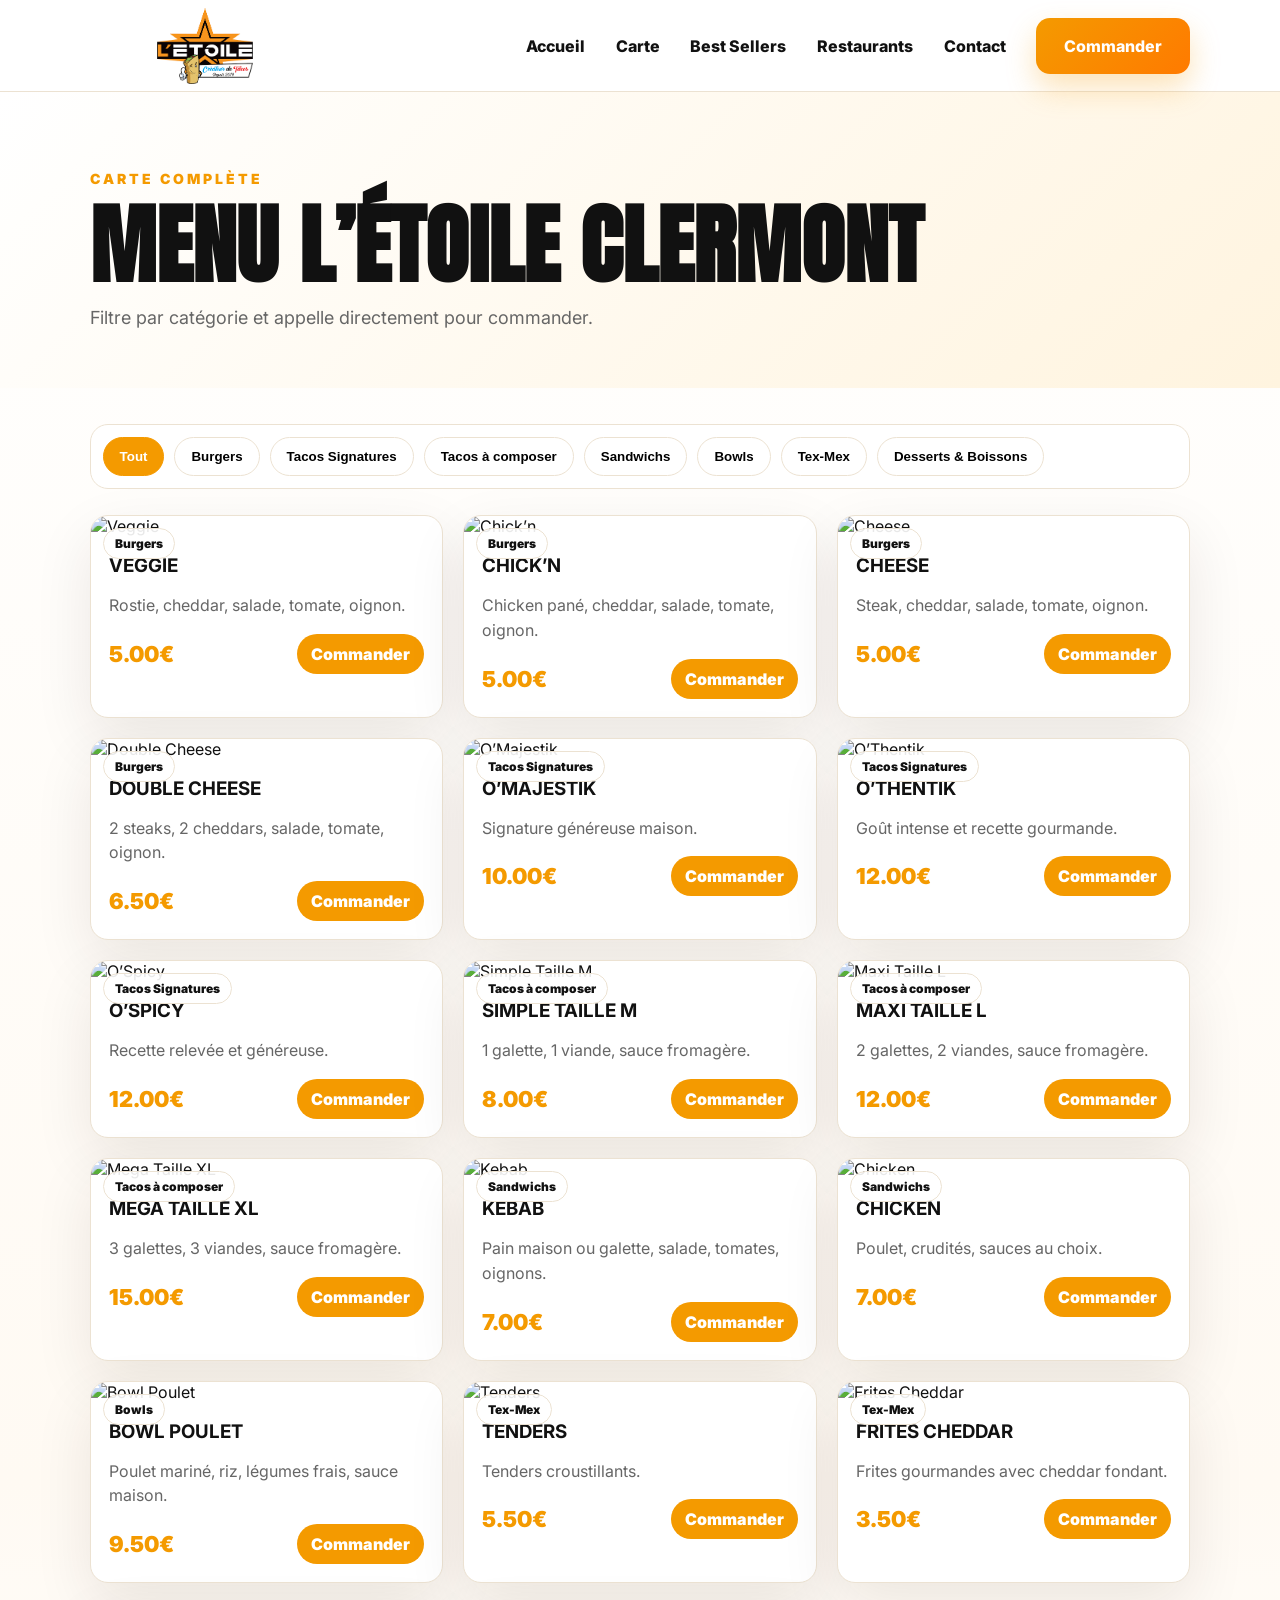
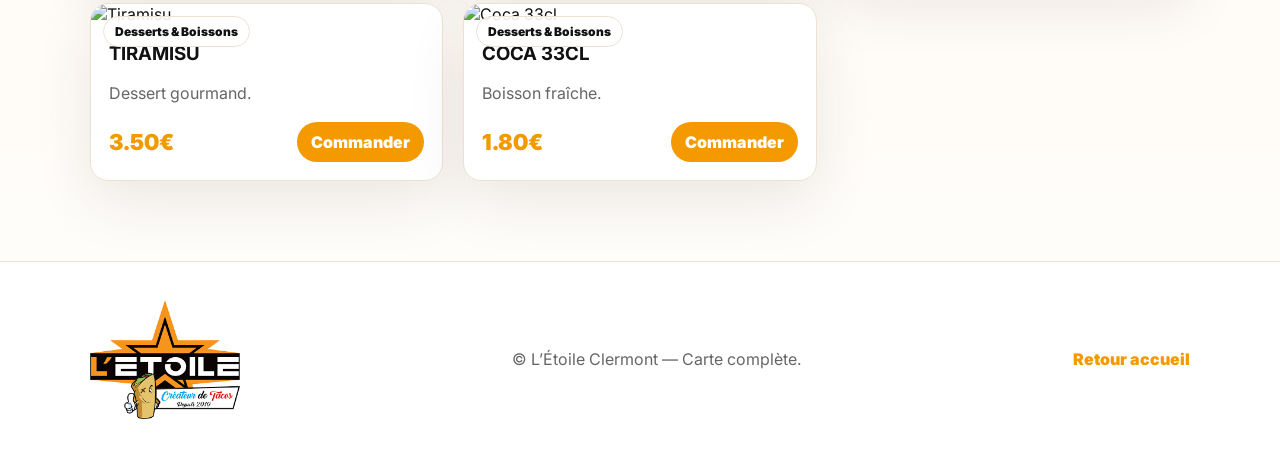
==== menu.html @ 5eeb0467 "m" ====
<!doctype html>
<html lang="fr">
<head>
<meta charset="UTF-8"><meta name="viewport" content="width=device-width, initial-scale=1.0">
<title>Carte — L’Étoile Clermont-Ferrand</title>
<meta name="description" content="Carte complète L’Étoile Clermont-Ferrand : tacos, burgers, sandwichs, bowls, desserts et boissons.">
<link rel="stylesheet" href="style.css">
</head>
<body class="menu-page">
<header class="site-header">
  <a class="brand" href="index.html"><img src="assets/logo.png" alt="L'Étoile Clermont"></a>
  <button class="menu-toggle" aria-label="Menu"><span></span><span></span><span></span></button>
  <nav class="main-nav">
    <a href="index.html">Accueil</a><a class="active" href="menu.html">Carte</a><a href="index.html#best">Best Sellers</a><a href="index.html#restaurants">Restaurants</a><a href="index.html#contact">Contact</a><a class="btn" href="tel:0473905738">Commander</a>
  </nav>
</header>
<main>
<section class="menu-hero"><p class="eyebrow">Carte complète</p><h1>Menu L’Étoile Clermont</h1><p>Filtre par catégorie et appelle directement pour commander.</p></section>
<section class="menu-zone"><div class="filters" id="filters"></div><div class="menu-grid" id="menuGrid"></div></section>
</main>
<footer><img src="assets/logo.png" alt="L'Étoile"><p>© L’Étoile Clermont — Carte complète.</p><a href="index.html">Retour accueil</a></footer>
<script src="menu-data.js"></script><script src="script.js"></script>
</body>
</html>
---- style.css ----
@import url('https://fonts.googleapis.com/css2?family=Anton&family=Inter:wght@400;500;600;700;800;900&display=swap');
:root{--bg:#fffaf3;--white:#fff;--text:#111;--muted:#666;--orange:#f49a00;--orange2:#ff7a00;--line:#ece2d2;--shadow:0 22px 60px rgba(40,24,0,.09)}
*{box-sizing:border-box}html{scroll-behavior:smooth}body{margin:0;background:linear-gradient(180deg,#fff,#fffaf3 72%,#fff);color:var(--text);font-family:Inter,system-ui,Arial,sans-serif;overflow-x:hidden;opacity:1;transition:opacity .22s ease}body.page-exit{opacity:0}a{color:inherit}.site-header{height:92px;position:sticky;top:0;z-index:1000;display:flex;align-items:center;padding:0 clamp(22px,7vw,120px);background:rgba(255,255,255,.9);backdrop-filter:blur(18px);border-bottom:1px solid var(--line)}.brand{display:flex;align-items:center;width:250px;min-width:250px;height:80px;overflow:hidden}.brand img{width:230px;max-height:76px;object-fit:contain;display:block}.main-nav{display:flex;align-items:center;gap:clamp(18px,2.4vw,34px);margin-left:auto}.main-nav a{text-decoration:none;font-weight:800}.main-nav a:not(.btn):not(.phone-pill){position:relative}.main-nav a:not(.btn):not(.phone-pill)::after{content:"";position:absolute;left:0;right:100%;bottom:-14px;height:3px;border-radius:99px;background:var(--orange);transition:.25s}.main-nav a.active::after,.main-nav a:hover::after{right:0}.phone-pill{padding:14px 20px;border:1px solid var(--line);border-radius:14px;background:#fff;box-shadow:0 8px 25px rgba(0,0,0,.04)}.btn{display:inline-flex;align-items:center;justify-content:center;min-height:56px;padding:0 28px;border-radius:14px;background:linear-gradient(135deg,var(--orange),var(--orange2));color:#fff;text-decoration:none;font-weight:900;box-shadow:0 14px 30px rgba(244,154,0,.28);transition:.25s}.btn:hover{transform:translateY(-3px);box-shadow:0 22px 48px rgba(244,154,0,.34)}.btn.outline{color:var(--text);background:#fff;border:1px solid rgba(244,154,0,.45);box-shadow:none}.btn.big{padding:0 34px}.menu-toggle{display:none;background:transparent;border:0;cursor:pointer;margin-left:auto}.menu-toggle span{display:block;width:28px;height:3px;margin:5px;background:#111;border-radius:99px}.hero{min-height:620px;display:grid;grid-template-columns:1fr 1.15fr;align-items:center;gap:32px;padding:70px clamp(22px,7vw,120px) 50px;position:relative;overflow:hidden}.hero::before{content:"";position:absolute;width:720px;height:720px;right:-160px;top:-250px;border-radius:50%;background:radial-gradient(circle,rgba(244,154,0,.12),transparent 64%)}.hero-text{position:relative;z-index:2}.eyebrow{margin:0 0 14px;color:var(--orange);letter-spacing:3px;text-transform:uppercase;font-weight:900;font-size:14px}.hero h1{font-family:Anton,Impact,sans-serif;text-transform:uppercase;letter-spacing:1px;font-size:clamp(58px,7vw,116px);line-height:.95;margin:0 0 24px}.hero h1 span{display:block;color:var(--orange)}.lead{max-width:570px;color:#3c3c3c;font-size:19px;line-height:1.7;margin:0}.chips{margin-top:30px;display:flex;flex-wrap:wrap;gap:14px}.chips span{background:#fff;border:1px solid var(--line);border-radius:999px;padding:10px 14px;font-weight:800;box-shadow:0 10px 28px rgba(0,0,0,.04)}.actions{display:flex;gap:16px;flex-wrap:wrap;margin-top:34px}.hero-food{height:510px;position:relative}.food{position:absolute;object-fit:cover;border-radius:28px;box-shadow:var(--shadow);background:#fff;border:1px solid rgba(244,154,0,.18)}.wrap{left:0;top:70px;width:44%;height:330px;transform:rotate(-5deg)}.burger{left:31%;top:35px;width:45%;height:380px;z-index:2}.fries{right:0;top:85px;width:26%;height:330px}.layout{display:grid;grid-template-columns:minmax(0,1fr) 410px;gap:34px;padding:0 clamp(22px,7vw,120px) 70px}.section{padding:42px 0}.section-head{display:flex;justify-content:space-between;align-items:flex-end;gap:22px;margin-bottom:26px}.section-head p{margin:0 0 8px;color:var(--orange);font-weight:900}.section-head h2{margin:0;font-size:34px;line-height:1.2}.section-head a{color:var(--orange);text-decoration:none;font-weight:900}.cards{display:grid;grid-template-columns:repeat(4,1fr);gap:18px}.card,.panel,.menu-card{background:#fff;border:1px solid var(--line);border-radius:18px;overflow:hidden;box-shadow:var(--shadow);transition:.28s}.card:hover,.menu-card:hover{transform:translateY(-8px);box-shadow:0 28px 70px rgba(244,154,0,.16)}.card img{width:100%;height:180px;object-fit:cover;display:block;transition:.45s}.card:hover img{transform:scale(1.06)}.card div{padding:16px}.card h3{margin:0 0 10px;font-size:18px}.card p{margin:0;color:var(--muted);line-height:1.55;font-size:14px}.card strong{display:block;margin-top:14px;color:var(--orange);font-size:18px}.card a{float:right;margin-top:-30px;width:34px;height:34px;display:grid;place-items:center;border-radius:12px;border:1px solid rgba(244,154,0,.4);text-decoration:none;color:var(--orange);font-size:20px}.features{margin-top:28px;display:grid;grid-template-columns:repeat(4,1fr);gap:14px;background:#fff;border:1px solid var(--line);border-radius:18px;padding:18px;box-shadow:var(--shadow)}.features article{display:grid;grid-template-columns:auto 1fr;gap:8px 12px;align-items:center}.features span{font-size:24px;grid-row:span 2}.features small{color:var(--muted)}.side{padding-top:42px}.panel{padding:28px;margin-bottom:22px}.panel h2{margin:0 0 22px;font-size:24px}.restaurant{display:grid;grid-template-columns:86px 1fr;gap:16px;align-items:center;padding:14px 0}.restaurant+.restaurant{border-top:1px solid var(--line)}.restaurant img{width:86px;height:76px;object-fit:cover;border-radius:14px}.restaurant h3{margin:0 0 6px}.restaurant a{display:block;color:var(--muted);text-decoration:none;line-height:1.45;font-size:14px}.restaurant .phone{color:#111;font-weight:900;margin-top:8px}.delivery div{display:grid;grid-template-columns:1fr 1fr;gap:12px}.delivery a{min-height:58px;display:flex;align-items:center;justify-content:center;border-radius:14px;text-decoration:none;font-weight:900;background:#111;color:#fff}.delivery a:nth-child(2){background:#05bfa5}.maps{display:grid;grid-template-columns:1fr 1fr;gap:24px;padding:0 clamp(22px,7vw,120px) 80px}.maps iframe{width:100%;min-height:320px;border:0;display:block;border-radius:22px;box-shadow:var(--shadow)}.menu-hero{padding:78px clamp(22px,7vw,120px) 42px;background:linear-gradient(135deg,#fff,#fff4df)}.menu-hero h1{font-family:Anton,Impact,sans-serif;text-transform:uppercase;font-size:clamp(46px,7vw,88px);line-height:1;margin:0 0 18px}.menu-hero p:last-child{color:var(--muted);font-size:18px}.menu-zone{padding:36px clamp(22px,7vw,120px) 80px}.filters{position:sticky;top:104px;z-index:20;display:flex;gap:10px;overflow:auto;padding:12px;background:rgba(255,255,255,.9);border:1px solid var(--line);border-radius:18px;backdrop-filter:blur(12px);margin-bottom:26px}.filters button{white-space:nowrap;border:1px solid var(--line);background:#fff;border-radius:999px;padding:11px 16px;font-weight:900;cursor:pointer}.filters button.active,.filters button:hover{background:var(--orange);color:#fff;border-color:var(--orange)}.menu-grid{display:grid;grid-template-columns:repeat(3,1fr);gap:20px}.menu-card{position:relative}.menu-card .cat{position:absolute;top:12px;left:12px;background:rgba(255,255,255,.9);border:1px solid var(--line);border-radius:999px;padding:7px 11px;font-size:12px;font-weight:900}.menu-card img{width:100%;height:220px;object-fit:cover}.menu-card .body{padding:18px}.menu-card h3{margin:0 0 10px;text-transform:uppercase}.menu-card p{color:var(--muted);line-height:1.55}.price{display:flex;justify-content:space-between;align-items:center}.price span{font-weight:900;color:var(--orange);font-size:22px}.mini-order{background:var(--orange);color:#fff;text-decoration:none;border-radius:999px;padding:10px 14px;font-weight:900}footer{display:flex;align-items:center;justify-content:space-between;gap:20px;padding:38px clamp(22px,7vw,120px);border-top:1px solid var(--line);background:#fff}footer img{width:150px}footer p{color:var(--muted)}footer a{color:var(--orange);font-weight:900;text-decoration:none}.reveal{opacity:0;transform:translateY(16px);transition:.55s}.reveal.show{opacity:1;transform:none}@media(max-width:1150px){.layout{grid-template-columns:1fr}.side{padding-top:0;display:grid;grid-template-columns:1fr 1fr;gap:20px}.cards{grid-template-columns:repeat(2,1fr)}}@media(max-width:900px){.site-header{height:82px;padding:0 20px}.brand{width:205px;min-width:205px}.brand img{width:195px}.menu-toggle{display:block}.main-nav{position:absolute;top:82px;left:0;right:0;flex-direction:column;align-items:flex-start;background:#fff;border-bottom:1px solid var(--line);padding:22px;opacity:0;pointer-events:none;transform:translateY(-10px);transition:.25s}.main-nav.open{opacity:1;pointer-events:auto;transform:none}.main-nav a{width:100%}.phone-pill{width:100%;text-align:center}.hero{grid-template-columns:1fr;padding:48px 22px 34px}.hero-food{height:360px;order:-1}.hero h1{font-size:clamp(48px,14vw,78px)}.layout,.maps{padding-left:22px;padding-right:22px}.features,.side,.maps{grid-template-columns:1fr}}@media(max-width:620px){.brand{width:170px;min-width:170px}.brand img{width:160px}.hero-food{height:300px}.wrap{width:50%;height:205px;top:70px}.burger{width:50%;height:235px;left:28%;top:40px}.fries{width:30%;height:210px;top:72px}.cards,.menu-grid{grid-template-columns:1fr}.actions .btn{width:100%}footer{flex-direction:column;text-align:center}}
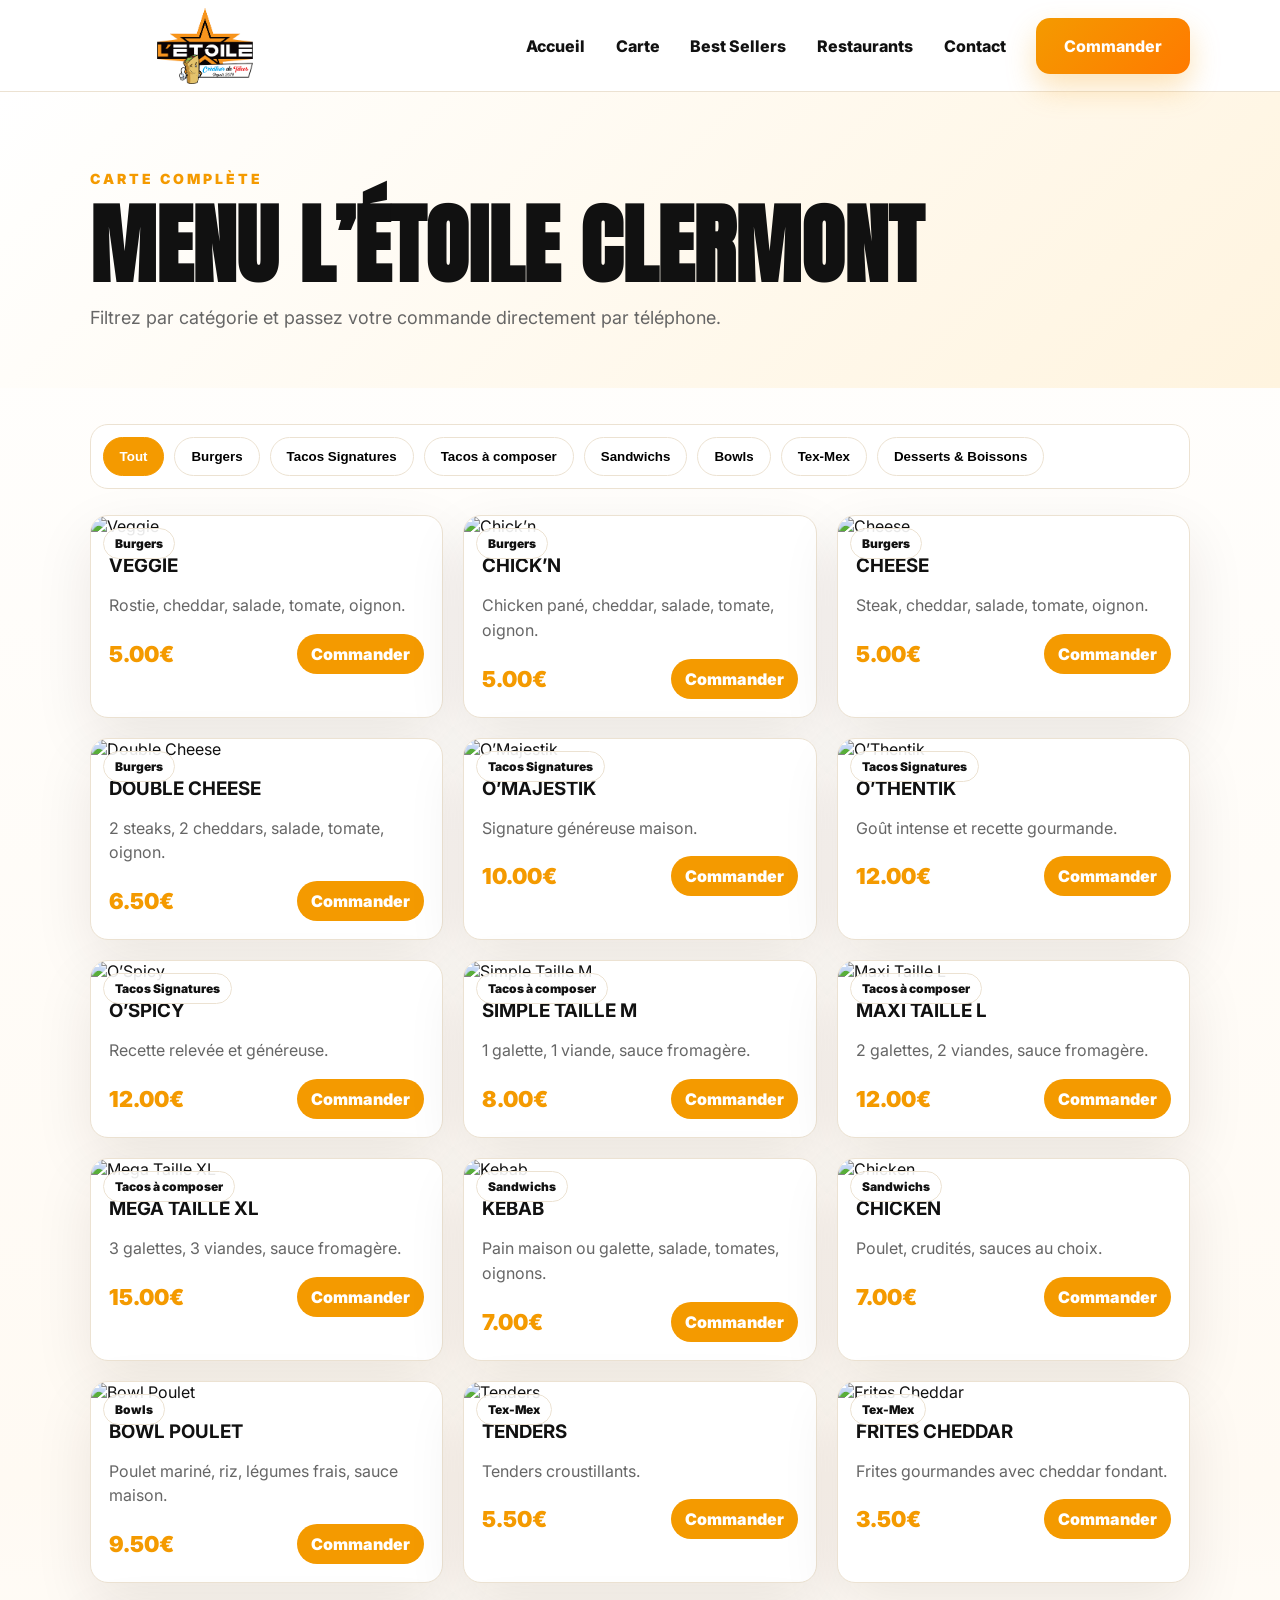
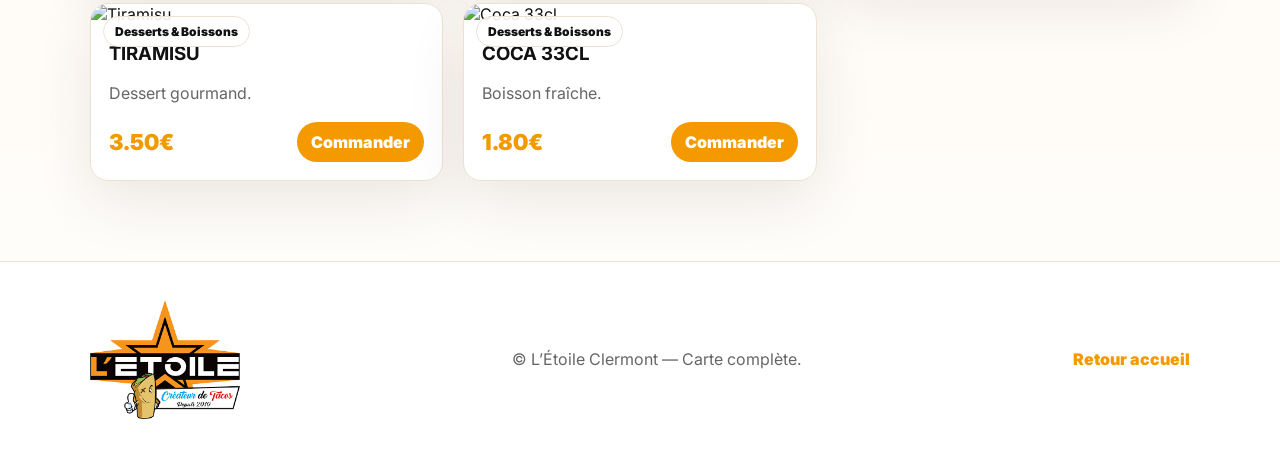
==== commit 1d6f4f3c: "j" ====
--- a/menu.html
+++ b/menu.html
@@ -1,24 +1,54 @@
 <!doctype html>
 <html lang="fr">
 <head>
-<meta charset="UTF-8"><meta name="viewport" content="width=device-width, initial-scale=1.0">
-<title>Carte — L’Étoile Clermont-Ferrand</title>
-<meta name="description" content="Carte complète L’Étoile Clermont-Ferrand : tacos, burgers, sandwichs, bowls, desserts et boissons.">
-<link rel="stylesheet" href="style.css">
+  <meta charset="UTF-8">
+  <meta name="viewport" content="width=device-width, initial-scale=1.0">
+  <title>Carte — L’Étoile Clermont-Ferrand</title>
+  <meta name="description" content="Carte complète L’Étoile Clermont-Ferrand : tacos, burgers, sandwichs, bowls, desserts et boissons.">
+  <link rel="stylesheet" href="style.css">
 </head>
 <body class="menu-page">
+
 <header class="site-header">
   <a class="brand" href="index.html"><img src="assets/logo.png" alt="L'Étoile Clermont"></a>
   <button class="menu-toggle" aria-label="Menu"><span></span><span></span><span></span></button>
   <nav class="main-nav">
-    <a href="index.html">Accueil</a><a class="active" href="menu.html">Carte</a><a href="index.html#best">Best Sellers</a><a href="index.html#restaurants">Restaurants</a><a href="index.html#contact">Contact</a><a class="btn" href="tel:0473905738">Commander</a>
+    <a href="index.html">Accueil</a>
+    <a class="active" href="menu.html">Carte</a>
+    <a href="index.html#best">Best Sellers</a>
+    <a href="index.html#restaurants">Restaurants</a>
+    <a href="index.html#contact">Contact</a>
+    <a class="btn" href="tel:0473905738">Commander</a>
   </nav>
 </header>
+
 <main>
-<section class="menu-hero"><p class="eyebrow">Carte complète</p><h1>Menu L’Étoile Clermont</h1><p>Filtre par catégorie et appelle directement pour commander.</p></section>
-<section class="menu-zone"><div class="filters" id="filters"></div><div class="menu-grid" id="menuGrid"></div></section>
+  <section class="menu-hero">
+    <p class="eyebrow">Carte complète</p>
+    <h1>Menu L’Étoile Clermont</h1>
+    <p>Filtrez par catégorie et passez votre commande directement par téléphone.</p>
+  </section>
+
+  <section class="menu-zone">
+    <div class="filters" id="filters"></div>
+    <div class="menu-grid" id="menuGrid"></div>
+  </section>
 </main>
-<footer><img src="assets/logo.png" alt="L'Étoile"><p>© L’Étoile Clermont — Carte complète.</p><a href="index.html">Retour accueil</a></footer>
-<script src="menu-data.js"></script><script src="script.js"></script>
+
+<footer>
+  <img src="assets/logo.png" alt="L'Étoile">
+  <p>© L’Étoile Clermont — Carte complète.</p>
+  <a href="index.html">Retour accueil</a>
+</footer>
+
+<a class="mobile-call-fab" href="tel:0473905738" aria-label="Appeler L’Étoile Clermont">
+  <svg viewBox="0 0 24 24" fill="none" stroke="currentColor" stroke-width="2.5" stroke-linecap="round" stroke-linejoin="round">
+    <path d="M22 16.92v3a2 2 0 0 1-2.18 2 19.79 19.79 0 0 1-8.63-3.07 19.5 19.5 0 0 1-6-6 19.79 19.79 0 0 1-3.07-8.67A2 2 0 0 1 4.11 2h3a2 2 0 0 1 2 1.72 12.84 12.84 0 0 0 .7 2.81 2 2 0 0 1-.45 2.11L8.09 9.91a16 16 0 0 0 6 6l1.27-1.27a2 2 0 0 1 2.11-.45 12.84 12.84 0 0 0 2.81.7A2 2 0 0 1 22 16.92z"></path>
+  </svg>
+  <span>Appeler</span>
+</a>
+
+<script src="menu-data.js"></script>
+<script src="script.js"></script>
 </body>
-</html>+</html>
--- a/style.css
+++ b/style.css
@@ -1,3 +1,785 @@
 @import url('https://fonts.googleapis.com/css2?family=Anton&family=Inter:wght@400;500;600;700;800;900&display=swap');
 :root{--bg:#fffaf3;--white:#fff;--text:#111;--muted:#666;--orange:#f49a00;--orange2:#ff7a00;--line:#ece2d2;--shadow:0 22px 60px rgba(40,24,0,.09)}
-*{box-sizing:border-box}html{scroll-behavior:smooth}body{margin:0;background:linear-gradient(180deg,#fff,#fffaf3 72%,#fff);color:var(--text);font-family:Inter,system-ui,Arial,sans-serif;overflow-x:hidden;opacity:1;transition:opacity .22s ease}body.page-exit{opacity:0}a{color:inherit}.site-header{height:92px;position:sticky;top:0;z-index:1000;display:flex;align-items:center;padding:0 clamp(22px,7vw,120px);background:rgba(255,255,255,.9);backdrop-filter:blur(18px);border-bottom:1px solid var(--line)}.brand{display:flex;align-items:center;width:250px;min-width:250px;height:80px;overflow:hidden}.brand img{width:230px;max-height:76px;object-fit:contain;display:block}.main-nav{display:flex;align-items:center;gap:clamp(18px,2.4vw,34px);margin-left:auto}.main-nav a{text-decoration:none;font-weight:800}.main-nav a:not(.btn):not(.phone-pill){position:relative}.main-nav a:not(.btn):not(.phone-pill)::after{content:"";position:absolute;left:0;right:100%;bottom:-14px;height:3px;border-radius:99px;background:var(--orange);transition:.25s}.main-nav a.active::after,.main-nav a:hover::after{right:0}.phone-pill{padding:14px 20px;border:1px solid var(--line);border-radius:14px;background:#fff;box-shadow:0 8px 25px rgba(0,0,0,.04)}.btn{display:inline-flex;align-items:center;justify-content:center;min-height:56px;padding:0 28px;border-radius:14px;background:linear-gradient(135deg,var(--orange),var(--orange2));color:#fff;text-decoration:none;font-weight:900;box-shadow:0 14px 30px rgba(244,154,0,.28);transition:.25s}.btn:hover{transform:translateY(-3px);box-shadow:0 22px 48px rgba(244,154,0,.34)}.btn.outline{color:var(--text);background:#fff;border:1px solid rgba(244,154,0,.45);box-shadow:none}.btn.big{padding:0 34px}.menu-toggle{display:none;background:transparent;border:0;cursor:pointer;margin-left:auto}.menu-toggle span{display:block;width:28px;height:3px;margin:5px;background:#111;border-radius:99px}.hero{min-height:620px;display:grid;grid-template-columns:1fr 1.15fr;align-items:center;gap:32px;padding:70px clamp(22px,7vw,120px) 50px;position:relative;overflow:hidden}.hero::before{content:"";position:absolute;width:720px;height:720px;right:-160px;top:-250px;border-radius:50%;background:radial-gradient(circle,rgba(244,154,0,.12),transparent 64%)}.hero-text{position:relative;z-index:2}.eyebrow{margin:0 0 14px;color:var(--orange);letter-spacing:3px;text-transform:uppercase;font-weight:900;font-size:14px}.hero h1{font-family:Anton,Impact,sans-serif;text-transform:uppercase;letter-spacing:1px;font-size:clamp(58px,7vw,116px);line-height:.95;margin:0 0 24px}.hero h1 span{display:block;color:var(--orange)}.lead{max-width:570px;color:#3c3c3c;font-size:19px;line-height:1.7;margin:0}.chips{margin-top:30px;display:flex;flex-wrap:wrap;gap:14px}.chips span{background:#fff;border:1px solid var(--line);border-radius:999px;padding:10px 14px;font-weight:800;box-shadow:0 10px 28px rgba(0,0,0,.04)}.actions{display:flex;gap:16px;flex-wrap:wrap;margin-top:34px}.hero-food{height:510px;position:relative}.food{position:absolute;object-fit:cover;border-radius:28px;box-shadow:var(--shadow);background:#fff;border:1px solid rgba(244,154,0,.18)}.wrap{left:0;top:70px;width:44%;height:330px;transform:rotate(-5deg)}.burger{left:31%;top:35px;width:45%;height:380px;z-index:2}.fries{right:0;top:85px;width:26%;height:330px}.layout{display:grid;grid-template-columns:minmax(0,1fr) 410px;gap:34px;padding:0 clamp(22px,7vw,120px) 70px}.section{padding:42px 0}.section-head{display:flex;justify-content:space-between;align-items:flex-end;gap:22px;margin-bottom:26px}.section-head p{margin:0 0 8px;color:var(--orange);font-weight:900}.section-head h2{margin:0;font-size:34px;line-height:1.2}.section-head a{color:var(--orange);text-decoration:none;font-weight:900}.cards{display:grid;grid-template-columns:repeat(4,1fr);gap:18px}.card,.panel,.menu-card{background:#fff;border:1px solid var(--line);border-radius:18px;overflow:hidden;box-shadow:var(--shadow);transition:.28s}.card:hover,.menu-card:hover{transform:translateY(-8px);box-shadow:0 28px 70px rgba(244,154,0,.16)}.card img{width:100%;height:180px;object-fit:cover;display:block;transition:.45s}.card:hover img{transform:scale(1.06)}.card div{padding:16px}.card h3{margin:0 0 10px;font-size:18px}.card p{margin:0;color:var(--muted);line-height:1.55;font-size:14px}.card strong{display:block;margin-top:14px;color:var(--orange);font-size:18px}.card a{float:right;margin-top:-30px;width:34px;height:34px;display:grid;place-items:center;border-radius:12px;border:1px solid rgba(244,154,0,.4);text-decoration:none;color:var(--orange);font-size:20px}.features{margin-top:28px;display:grid;grid-template-columns:repeat(4,1fr);gap:14px;background:#fff;border:1px solid var(--line);border-radius:18px;padding:18px;box-shadow:var(--shadow)}.features article{display:grid;grid-template-columns:auto 1fr;gap:8px 12px;align-items:center}.features span{font-size:24px;grid-row:span 2}.features small{color:var(--muted)}.side{padding-top:42px}.panel{padding:28px;margin-bottom:22px}.panel h2{margin:0 0 22px;font-size:24px}.restaurant{display:grid;grid-template-columns:86px 1fr;gap:16px;align-items:center;padding:14px 0}.restaurant+.restaurant{border-top:1px solid var(--line)}.restaurant img{width:86px;height:76px;object-fit:cover;border-radius:14px}.restaurant h3{margin:0 0 6px}.restaurant a{display:block;color:var(--muted);text-decoration:none;line-height:1.45;font-size:14px}.restaurant .phone{color:#111;font-weight:900;margin-top:8px}.delivery div{display:grid;grid-template-columns:1fr 1fr;gap:12px}.delivery a{min-height:58px;display:flex;align-items:center;justify-content:center;border-radius:14px;text-decoration:none;font-weight:900;background:#111;color:#fff}.delivery a:nth-child(2){background:#05bfa5}.maps{display:grid;grid-template-columns:1fr 1fr;gap:24px;padding:0 clamp(22px,7vw,120px) 80px}.maps iframe{width:100%;min-height:320px;border:0;display:block;border-radius:22px;box-shadow:var(--shadow)}.menu-hero{padding:78px clamp(22px,7vw,120px) 42px;background:linear-gradient(135deg,#fff,#fff4df)}.menu-hero h1{font-family:Anton,Impact,sans-serif;text-transform:uppercase;font-size:clamp(46px,7vw,88px);line-height:1;margin:0 0 18px}.menu-hero p:last-child{color:var(--muted);font-size:18px}.menu-zone{padding:36px clamp(22px,7vw,120px) 80px}.filters{position:sticky;top:104px;z-index:20;display:flex;gap:10px;overflow:auto;padding:12px;background:rgba(255,255,255,.9);border:1px solid var(--line);border-radius:18px;backdrop-filter:blur(12px);margin-bottom:26px}.filters button{white-space:nowrap;border:1px solid var(--line);background:#fff;border-radius:999px;padding:11px 16px;font-weight:900;cursor:pointer}.filters button.active,.filters button:hover{background:var(--orange);color:#fff;border-color:var(--orange)}.menu-grid{display:grid;grid-template-columns:repeat(3,1fr);gap:20px}.menu-card{position:relative}.menu-card .cat{position:absolute;top:12px;left:12px;background:rgba(255,255,255,.9);border:1px solid var(--line);border-radius:999px;padding:7px 11px;font-size:12px;font-weight:900}.menu-card img{width:100%;height:220px;object-fit:cover}.menu-card .body{padding:18px}.menu-card h3{margin:0 0 10px;text-transform:uppercase}.menu-card p{color:var(--muted);line-height:1.55}.price{display:flex;justify-content:space-between;align-items:center}.price span{font-weight:900;color:var(--orange);font-size:22px}.mini-order{background:var(--orange);color:#fff;text-decoration:none;border-radius:999px;padding:10px 14px;font-weight:900}footer{display:flex;align-items:center;justify-content:space-between;gap:20px;padding:38px clamp(22px,7vw,120px);border-top:1px solid var(--line);background:#fff}footer img{width:150px}footer p{color:var(--muted)}footer a{color:var(--orange);font-weight:900;text-decoration:none}.reveal{opacity:0;transform:translateY(16px);transition:.55s}.reveal.show{opacity:1;transform:none}@media(max-width:1150px){.layout{grid-template-columns:1fr}.side{padding-top:0;display:grid;grid-template-columns:1fr 1fr;gap:20px}.cards{grid-template-columns:repeat(2,1fr)}}@media(max-width:900px){.site-header{height:82px;padding:0 20px}.brand{width:205px;min-width:205px}.brand img{width:195px}.menu-toggle{display:block}.main-nav{position:absolute;top:82px;left:0;right:0;flex-direction:column;align-items:flex-start;background:#fff;border-bottom:1px solid var(--line);padding:22px;opacity:0;pointer-events:none;transform:translateY(-10px);transition:.25s}.main-nav.open{opacity:1;pointer-events:auto;transform:none}.main-nav a{width:100%}.phone-pill{width:100%;text-align:center}.hero{grid-template-columns:1fr;padding:48px 22px 34px}.hero-food{height:360px;order:-1}.hero h1{font-size:clamp(48px,14vw,78px)}.layout,.maps{padding-left:22px;padding-right:22px}.features,.side,.maps{grid-template-columns:1fr}}@media(max-width:620px){.brand{width:170px;min-width:170px}.brand img{width:160px}.hero-food{height:300px}.wrap{width:50%;height:205px;top:70px}.burger{width:50%;height:235px;left:28%;top:40px}.fries{width:30%;height:210px;top:72px}.cards,.menu-grid{grid-template-columns:1fr}.actions .btn{width:100%}footer{flex-direction:column;text-align:center}}+*{box-sizing:border-box}html{scroll-behavior:smooth}body{margin:0;background:linear-gradient(180deg,#fff,#fffaf3 72%,#fff);color:var(--text);font-family:Inter,system-ui,Arial,sans-serif;overflow-x:hidden;opacity:1;transition:opacity .22s ease}body.page-exit{opacity:0}a{color:inherit}.site-header{height:92px;position:sticky;top:0;z-index:1000;display:flex;align-items:center;padding:0 clamp(22px,7vw,120px);background:rgba(255,255,255,.9);backdrop-filter:blur(18px);border-bottom:1px solid var(--line)}.brand{display:flex;align-items:center;width:250px;min-width:250px;height:80px;overflow:hidden}.brand img{width:230px;max-height:76px;object-fit:contain;display:block}.main-nav{display:flex;align-items:center;gap:clamp(18px,2.4vw,34px);margin-left:auto}.main-nav a{text-decoration:none;font-weight:800}.main-nav a:not(.btn):not(.phone-pill){position:relative}.main-nav a:not(.btn):not(.phone-pill)::after{content:"";position:absolute;left:0;right:100%;bottom:-14px;height:3px;border-radius:99px;background:var(--orange);transition:.25s}.main-nav a.active::after,.main-nav a:hover::after{right:0}.phone-pill{padding:14px 20px;border:1px solid var(--line);border-radius:14px;background:#fff;box-shadow:0 8px 25px rgba(0,0,0,.04)}.btn{display:inline-flex;align-items:center;justify-content:center;min-height:56px;padding:0 28px;border-radius:14px;background:linear-gradient(135deg,var(--orange),var(--orange2));color:#fff;text-decoration:none;font-weight:900;box-shadow:0 14px 30px rgba(244,154,0,.28);transition:.25s}.btn:hover{transform:translateY(-3px);box-shadow:0 22px 48px rgba(244,154,0,.34)}.btn.outline{color:var(--text);background:#fff;border:1px solid rgba(244,154,0,.45);box-shadow:none}.btn.big{padding:0 34px}.menu-toggle{display:none;background:transparent;border:0;cursor:pointer;margin-left:auto}.menu-toggle span{display:block;width:28px;height:3px;margin:5px;background:#111;border-radius:99px}.hero{min-height:620px;display:grid;grid-template-columns:1fr 1.15fr;align-items:center;gap:32px;padding:70px clamp(22px,7vw,120px) 50px;position:relative;overflow:hidden}.hero::before{content:"";position:absolute;width:720px;height:720px;right:-160px;top:-250px;border-radius:50%;background:radial-gradient(circle,rgba(244,154,0,.12),transparent 64%)}.hero-text{position:relative;z-index:2}.eyebrow{margin:0 0 14px;color:var(--orange);letter-spacing:3px;text-transform:uppercase;font-weight:900;font-size:14px}.hero h1{font-family:Anton,Impact,sans-serif;text-transform:uppercase;letter-spacing:1px;font-size:clamp(58px,7vw,116px);line-height:.95;margin:0 0 24px}.hero h1 span{display:block;color:var(--orange)}.lead{max-width:570px;color:#3c3c3c;font-size:19px;line-height:1.7;margin:0}.chips{margin-top:30px;display:flex;flex-wrap:wrap;gap:14px}.chips span{background:#fff;border:1px solid var(--line);border-radius:999px;padding:10px 14px;font-weight:800;box-shadow:0 10px 28px rgba(0,0,0,.04)}.actions{display:flex;gap:16px;flex-wrap:wrap;margin-top:34px}.hero-food{height:510px;position:relative}.food{position:absolute;object-fit:cover;border-radius:28px;box-shadow:var(--shadow);background:#fff;border:1px solid rgba(244,154,0,.18)}.wrap{left:0;top:70px;width:44%;height:330px;transform:rotate(-5deg)}.burger{left:31%;top:35px;width:45%;height:380px;z-index:2}.fries{right:0;top:85px;width:26%;height:330px}.layout{display:grid;grid-template-columns:minmax(0,1fr) 410px;gap:34px;padding:0 clamp(22px,7vw,120px) 70px}.section{padding:42px 0}.section-head{display:flex;justify-content:space-between;align-items:flex-end;gap:22px;margin-bottom:26px}.section-head p{margin:0 0 8px;color:var(--orange);font-weight:900}.section-head h2{margin:0;font-size:34px;line-height:1.2}.section-head a{color:var(--orange);text-decoration:none;font-weight:900}.cards{display:grid;grid-template-columns:repeat(4,1fr);gap:18px}.card,.panel,.menu-card{background:#fff;border:1px solid var(--line);border-radius:18px;overflow:hidden;box-shadow:var(--shadow);transition:.28s}.card:hover,.menu-card:hover{transform:translateY(-8px);box-shadow:0 28px 70px rgba(244,154,0,.16)}.card img{width:100%;height:180px;object-fit:cover;display:block;transition:.45s}.card:hover img{transform:scale(1.06)}.card div{padding:16px}.card h3{margin:0 0 10px;font-size:18px}.card p{margin:0;color:var(--muted);line-height:1.55;font-size:14px}.card strong{display:block;margin-top:14px;color:var(--orange);font-size:18px}.card a{float:right;margin-top:-30px;width:34px;height:34px;display:grid;place-items:center;border-radius:12px;border:1px solid rgba(244,154,0,.4);text-decoration:none;color:var(--orange);font-size:20px}.features{margin-top:28px;display:grid;grid-template-columns:repeat(4,1fr);gap:14px;background:#fff;border:1px solid var(--line);border-radius:18px;padding:18px;box-shadow:var(--shadow)}.features article{display:grid;grid-template-columns:auto 1fr;gap:8px 12px;align-items:center}.features span{font-size:24px;grid-row:span 2}.features small{color:var(--muted)}.side{padding-top:42px}.panel{padding:28px;margin-bottom:22px}.panel h2{margin:0 0 22px;font-size:24px}.restaurant{display:grid;grid-template-columns:86px 1fr;gap:16px;align-items:center;padding:14px 0}.restaurant+.restaurant{border-top:1px solid var(--line)}.restaurant img{width:86px;height:76px;object-fit:cover;border-radius:14px}.restaurant h3{margin:0 0 6px}.restaurant a{display:block;color:var(--muted);text-decoration:none;line-height:1.45;font-size:14px}.restaurant .phone{color:#111;font-weight:900;margin-top:8px}.delivery div{display:grid;grid-template-columns:1fr 1fr;gap:12px}.delivery a{min-height:58px;display:flex;align-items:center;justify-content:center;border-radius:14px;text-decoration:none;font-weight:900;background:#111;color:#fff}.delivery a:nth-child(2){background:#05bfa5}.maps{display:grid;grid-template-columns:1fr 1fr;gap:24px;padding:0 clamp(22px,7vw,120px) 80px}.maps iframe{width:100%;min-height:320px;border:0;display:block;border-radius:22px;box-shadow:var(--shadow)}.menu-hero{padding:78px clamp(22px,7vw,120px) 42px;background:linear-gradient(135deg,#fff,#fff4df)}.menu-hero h1{font-family:Anton,Impact,sans-serif;text-transform:uppercase;font-size:clamp(46px,7vw,88px);line-height:1;margin:0 0 18px}.menu-hero p:last-child{color:var(--muted);font-size:18px}.menu-zone{padding:36px clamp(22px,7vw,120px) 80px}.filters{position:sticky;top:104px;z-index:20;display:flex;gap:10px;overflow:auto;padding:12px;background:rgba(255,255,255,.9);border:1px solid var(--line);border-radius:18px;backdrop-filter:blur(12px);margin-bottom:26px}.filters button{white-space:nowrap;border:1px solid var(--line);background:#fff;border-radius:999px;padding:11px 16px;font-weight:900;cursor:pointer}.filters button.active,.filters button:hover{background:var(--orange);color:#fff;border-color:var(--orange)}.menu-grid{display:grid;grid-template-columns:repeat(3,1fr);gap:20px}.menu-card{position:relative}.menu-card .cat{position:absolute;top:12px;left:12px;background:rgba(255,255,255,.9);border:1px solid var(--line);border-radius:999px;padding:7px 11px;font-size:12px;font-weight:900}.menu-card img{width:100%;height:220px;object-fit:cover}.menu-card .body{padding:18px}.menu-card h3{margin:0 0 10px;text-transform:uppercase}.menu-card p{color:var(--muted);line-height:1.55}.price{display:flex;justify-content:space-between;align-items:center}.price span{font-weight:900;color:var(--orange);font-size:22px}.mini-order{background:var(--orange);color:#fff;text-decoration:none;border-radius:999px;padding:10px 14px;font-weight:900}footer{display:flex;align-items:center;justify-content:space-between;gap:20px;padding:38px clamp(22px,7vw,120px);border-top:1px solid var(--line);background:#fff}footer img{width:150px}footer p{color:var(--muted)}footer a{color:var(--orange);font-weight:900;text-decoration:none}.reveal{opacity:0;transform:translateY(16px);transition:.55s}.reveal.show{opacity:1;transform:none}@media(max-width:1150px){.layout{grid-template-columns:1fr}.side{padding-top:0;display:grid;grid-template-columns:1fr 1fr;gap:20px}.cards{grid-template-columns:repeat(2,1fr)}}@media(max-width:900px){.site-header{height:82px;padding:0 20px}.brand{width:205px;min-width:205px}.brand img{width:195px}.menu-toggle{display:block}.main-nav{position:absolute;top:82px;left:0;right:0;flex-direction:column;align-items:flex-start;background:#fff;border-bottom:1px solid var(--line);padding:22px;opacity:0;pointer-events:none;transform:translateY(-10px);transition:.25s}.main-nav.open{opacity:1;pointer-events:auto;transform:none}.main-nav a{width:100%}.phone-pill{width:100%;text-align:center}.hero{grid-template-columns:1fr;padding:48px 22px 34px}.hero-food{height:360px;order:-1}.hero h1{font-size:clamp(48px,14vw,78px)}.layout,.maps{padding-left:22px;padding-right:22px}.features,.side,.maps{grid-template-columns:1fr}}@media(max-width:620px){.brand{width:170px;min-width:170px}.brand img{width:160px}.hero-food{height:300px}.wrap{width:50%;height:205px;top:70px}.burger{width:50%;height:235px;left:28%;top:40px}.fries{width:30%;height:210px;top:72px}.cards,.menu-grid{grid-template-columns:1fr}.actions .btn{width:100%}footer{flex-direction:column;text-align:center}}
+
+/* ===== Final requested tweaks ===== */
+.map-link{display:inline-flex!important;align-items:flex-start;gap:7px;color:var(--muted);text-decoration:none;line-height:1.45;transition:color .2s ease,transform .2s ease}
+.map-link:hover{color:var(--orange);transform:translateX(2px)}
+.map-icon{width:16px;height:16px;flex:0 0 16px;margin-top:2px;color:var(--orange)}
+.delivery a{transition:transform .22s ease,box-shadow .22s ease,opacity .22s ease}
+.delivery a:hover{transform:translateY(-3px);box-shadow:0 18px 35px rgba(244,154,0,.18);opacity:.96}
+@media(max-width:620px){
+  .brand{width:190px;min-width:190px;height:74px}
+  .brand img{width:185px;max-width:185px;max-height:70px;object-fit:contain}
+}
+@media(max-width:420px){
+  .brand{width:165px;min-width:165px}
+  .brand img{width:160px;max-width:160px;max-height:62px}
+}
+
+
+/* =========================================================
+   MOBILE UX POLISH — filters, FAB, compact menu utilities
+   ========================================================= */
+
+/* 1) Horizontal touch-scroll filters on mobile */
+@media (max-width: 620px) {
+  .filters {
+    display: flex;
+    flex-wrap: nowrap;
+    gap: 10px;
+    overflow-x: auto;
+    overflow-y: hidden;
+    white-space: nowrap;
+    -webkit-overflow-scrolling: touch;
+    scroll-snap-type: x proximity;
+    padding: 12px 14px;
+    margin-inline: -4px;
+  }
+
+  .filters button {
+    flex: 0 0 auto;
+    white-space: nowrap;
+    scroll-snap-align: start;
+  }
+
+  .filters::-webkit-scrollbar {
+    display: none;
+  }
+
+  .filters {
+    scrollbar-width: none;
+  }
+}
+
+/* 2) Mobile floating call button */
+.mobile-call-fab {
+  display: none;
+}
+
+@media (max-width: 620px) {
+  .mobile-call-fab {
+    position: fixed;
+    right: 18px;
+    bottom: 18px;
+    z-index: 9999;
+    display: inline-flex;
+    align-items: center;
+    justify-content: center;
+    gap: 8px;
+    min-height: 54px;
+    padding: 0 18px;
+    border-radius: 999px;
+    background: linear-gradient(135deg, var(--orange), var(--orange2));
+    color: #fff;
+    text-decoration: none;
+    font-weight: 900;
+    box-shadow: 0 16px 38px rgba(244, 154, 0, 0.36);
+    border: 1px solid rgba(255, 255, 255, 0.45);
+  }
+
+  .mobile-call-fab svg {
+    width: 18px;
+    height: 18px;
+    flex: 0 0 18px;
+  }
+
+  body {
+    padding-bottom: 84px;
+  }
+}
+
+/* 3) Compact layout for minor menu categories */
+@media (max-width: 620px) {
+  .menu-grid.compact-menu {
+    grid-template-columns: repeat(2, minmax(0, 1fr));
+    gap: 12px;
+  }
+
+  .menu-grid.compact-menu .menu-card {
+    border-radius: 16px;
+  }
+
+  .menu-grid.compact-menu .menu-card img {
+    height: 125px;
+  }
+
+  .menu-grid.compact-menu .menu-card .body {
+    padding: 12px;
+  }
+
+  .menu-grid.compact-menu .menu-card h3 {
+    font-size: 14px;
+    line-height: 1.25;
+  }
+
+  .menu-grid.compact-menu .menu-card p {
+    display: none;
+  }
+
+  .menu-grid.compact-menu .price {
+    margin-top: 8px;
+    align-items: flex-start;
+    gap: 8px;
+    flex-direction: column;
+  }
+
+  .menu-grid.compact-menu .price span {
+    font-size: 17px;
+  }
+
+  .menu-grid.compact-menu .mini-order {
+    width: 100%;
+    justify-content: center;
+    padding: 9px 10px;
+    font-size: 12px;
+  }
+}
+
+
+/* =========================================================
+   MOBILE RESPONSIVE OVERHAUL
+   Clean • Spacious • Premium • Touch-friendly
+   ========================================================= */
+
+/* Tablet / small desktop */
+@media (max-width: 900px) {
+  body {
+    background: var(--bg);
+  }
+
+  .site-header {
+    height: 86px;
+    padding: 0 24px;
+    background: rgba(255, 255, 255, 0.94);
+    box-shadow: 0 12px 35px rgba(40, 24, 0, 0.08);
+  }
+
+  .brand {
+    width: 220px;
+    min-width: 220px;
+    height: 78px;
+  }
+
+  .brand img {
+    width: 210px;
+    max-width: 210px;
+    max-height: 72px;
+    object-fit: contain;
+  }
+
+  .menu-toggle {
+    display: block;
+    padding: 12px;
+    border-radius: 14px;
+    background: #fff;
+    border: 1px solid var(--line);
+    box-shadow: 0 8px 25px rgba(40, 24, 0, 0.08);
+  }
+
+  .main-nav {
+    position: absolute;
+    top: 86px;
+    left: 18px;
+    right: 18px;
+    display: flex;
+    flex-direction: column;
+    align-items: stretch;
+    gap: 14px;
+    padding: 22px;
+    background: rgba(255, 255, 255, 0.98);
+    border: 1px solid var(--line);
+    border-radius: 24px;
+    box-shadow: 0 24px 70px rgba(40, 24, 0, 0.16);
+    opacity: 0;
+    pointer-events: none;
+    transform: translateY(-12px);
+    transition: opacity 0.25s ease, transform 0.25s ease;
+  }
+
+  .main-nav.open {
+    opacity: 1;
+    pointer-events: auto;
+    transform: translateY(0);
+  }
+
+  .main-nav a {
+    width: 100%;
+    min-height: 48px;
+    display: flex;
+    align-items: center;
+    padding: 0 14px;
+    border-radius: 14px;
+  }
+
+  .main-nav a:not(.btn):hover {
+    background: #fff7e8;
+  }
+
+  .main-nav .btn,
+  .phone-pill {
+    width: 100%;
+    justify-content: center;
+    text-align: center;
+  }
+
+  .hero {
+    grid-template-columns: 1fr;
+    gap: 34px;
+    padding: 54px 24px 48px;
+    min-height: auto;
+  }
+
+  .hero-text {
+    max-width: 680px;
+  }
+
+  .hero h1 {
+    font-size: clamp(46px, 12vw, 76px);
+    line-height: 1.02;
+    margin-bottom: 24px;
+  }
+
+  .lead {
+    font-size: 18px;
+    line-height: 1.75;
+    max-width: 620px;
+  }
+
+  .chips {
+    gap: 12px;
+    margin-top: 28px;
+  }
+
+  .hero-actions,
+  .actions {
+    gap: 14px;
+    margin-top: 34px;
+  }
+
+  .hero-food {
+    order: -1;
+    height: auto;
+    min-height: 0;
+    display: grid;
+    grid-template-columns: 1.25fr 1fr;
+    gap: 16px;
+    align-items: stretch;
+  }
+
+  .food {
+    position: static;
+    width: 100%;
+    height: 240px;
+    transform: none;
+    border-radius: 24px;
+  }
+
+  .burger {
+    grid-row: span 2;
+    height: 100%;
+    min-height: 360px;
+  }
+
+  .wrap,
+  .fries {
+    height: 172px;
+  }
+
+  .layout {
+    grid-template-columns: 1fr;
+    gap: 34px;
+    padding: 18px 24px 70px;
+  }
+
+  .section {
+    padding: 48px 0;
+  }
+
+  .section-head {
+    display: block;
+    margin-bottom: 34px;
+  }
+
+  .section-head h2 {
+    font-size: clamp(30px, 7vw, 44px);
+    line-height: 1.2;
+  }
+
+  .cards,
+  .product-grid {
+    grid-template-columns: repeat(2, minmax(0, 1fr));
+    gap: 22px;
+  }
+
+  .features {
+    grid-template-columns: repeat(2, minmax(0, 1fr));
+    gap: 18px;
+    padding: 22px;
+    border-radius: 24px;
+  }
+
+  .features article {
+    padding: 8px;
+  }
+
+  .side {
+    padding-top: 0;
+    display: grid;
+    grid-template-columns: 1fr;
+    gap: 24px;
+  }
+
+  .panel {
+    padding: 26px;
+    border-radius: 24px;
+  }
+
+  .restaurant {
+    grid-template-columns: 92px 1fr;
+    gap: 18px;
+    padding: 18px 0;
+  }
+
+  .restaurant img {
+    width: 92px;
+    height: 84px;
+    border-radius: 18px;
+  }
+
+  .maps {
+    grid-template-columns: 1fr;
+    gap: 24px;
+    padding: 0 24px 80px;
+  }
+
+  .maps iframe {
+    min-height: 340px;
+    border-radius: 24px;
+  }
+
+  .menu-hero {
+    padding: 58px 24px 42px;
+  }
+
+  .menu-hero h1 {
+    font-size: clamp(42px, 10vw, 72px);
+    line-height: 1.05;
+  }
+
+  .menu-zone {
+    padding: 34px 24px 80px;
+  }
+
+  .filters {
+    top: 100px;
+    gap: 10px;
+    padding: 14px;
+    border-radius: 22px;
+  }
+
+  .menu-grid {
+    grid-template-columns: repeat(2, minmax(0, 1fr));
+    gap: 22px;
+  }
+
+  .menu-card {
+    border-radius: 22px;
+  }
+
+  .menu-card img {
+    height: 220px;
+  }
+
+  .menu-card .body {
+    padding: 20px;
+  }
+
+  .price {
+    gap: 14px;
+  }
+
+  .mini-order {
+    min-height: 44px;
+    display: inline-flex;
+    align-items: center;
+    justify-content: center;
+  }
+}
+
+/* Mobile */
+@media (max-width: 620px) {
+  body {
+    background: #fffaf3;
+  }
+
+  .site-header {
+    height: 78px;
+    padding: 0 18px;
+  }
+
+  .brand {
+    width: 185px;
+    min-width: 185px;
+    height: 72px;
+  }
+
+  .brand img {
+    width: 178px;
+    max-width: 178px;
+    max-height: 68px;
+  }
+
+  .menu-toggle {
+    padding: 10px;
+  }
+
+  .menu-toggle span {
+    width: 26px;
+    height: 3px;
+    margin: 5px 0;
+  }
+
+  .main-nav {
+    top: 86px;
+    left: 14px;
+    right: 14px;
+    padding: 20px;
+    gap: 12px;
+    border-radius: 22px;
+  }
+
+  .main-nav a {
+    min-height: 50px;
+    font-size: 15px;
+  }
+
+  .hero {
+    padding: 34px 20px 54px;
+    gap: 34px;
+  }
+
+  .hero-food {
+    width: 100%;
+    display: grid;
+    grid-template-columns: 1fr 1fr;
+    gap: 14px;
+    height: auto;
+    margin-top: 8px;
+  }
+
+  .food {
+    position: static;
+    transform: none;
+    width: 100%;
+    border-radius: 22px;
+  }
+
+  .burger {
+    grid-column: 1 / -1;
+    grid-row: auto;
+    height: 245px;
+    min-height: 245px;
+  }
+
+  .wrap,
+  .fries {
+    height: 150px;
+  }
+
+  .hero-text {
+    padding-top: 4px;
+  }
+
+  .eyebrow {
+    font-size: 12px;
+    letter-spacing: 2px;
+    margin-bottom: 14px;
+  }
+
+  .hero h1 {
+    font-size: clamp(42px, 13vw, 58px);
+    line-height: 1.06;
+    margin-bottom: 22px;
+  }
+
+  .lead {
+    font-size: 16px;
+    line-height: 1.75;
+  }
+
+  .chips {
+    margin-top: 26px;
+    gap: 10px;
+  }
+
+  .chips span {
+    padding: 10px 13px;
+    font-size: 13px;
+  }
+
+  .actions,
+  .hero-actions {
+    display: grid;
+    grid-template-columns: 1fr;
+    gap: 12px;
+    margin-top: 30px;
+  }
+
+  .actions .btn,
+  .hero-actions .btn,
+  .btn.big,
+  .btn.outline {
+    width: 100%;
+    min-height: 56px;
+  }
+
+  .layout {
+    padding: 10px 20px 66px;
+    gap: 36px;
+  }
+
+  .section {
+    padding: 42px 0;
+  }
+
+  .section-head {
+    margin-bottom: 28px;
+  }
+
+  .section-head h2 {
+    font-size: clamp(28px, 9vw, 38px);
+    line-height: 1.22;
+  }
+
+  .section-head a {
+    display: inline-flex;
+    margin-top: 14px;
+  }
+
+  .cards,
+  .product-grid {
+    grid-template-columns: 1fr;
+    gap: 22px;
+  }
+
+  .card,
+  .product-card {
+    border-radius: 22px;
+  }
+
+  .card img,
+  .product-card img {
+    height: 230px;
+  }
+
+  .card div,
+  .product-card div {
+    padding: 20px;
+  }
+
+  .features {
+    grid-template-columns: 1fr;
+    gap: 14px;
+    padding: 20px;
+    border-radius: 24px;
+  }
+
+  .features article {
+    min-height: 72px;
+    padding: 12px;
+    border-radius: 18px;
+    background: #fffaf3;
+  }
+
+  .panel {
+    padding: 24px;
+    border-radius: 24px;
+  }
+
+  .restaurant {
+    grid-template-columns: 82px 1fr;
+    gap: 16px;
+    padding: 18px 0;
+  }
+
+  .restaurant img {
+    width: 82px;
+    height: 78px;
+    border-radius: 16px;
+  }
+
+  .restaurant a {
+    font-size: 13px;
+    line-height: 1.55;
+  }
+
+  .delivery div {
+    grid-template-columns: 1fr;
+    gap: 12px;
+  }
+
+  .delivery a {
+    min-height: 56px;
+  }
+
+  .maps {
+    padding: 0 20px 76px;
+    gap: 20px;
+  }
+
+  .maps iframe {
+    min-height: 310px;
+    border-radius: 22px;
+  }
+
+  .menu-hero {
+    padding: 44px 20px 34px;
+  }
+
+  .menu-hero h1 {
+    font-size: clamp(38px, 12vw, 54px);
+    line-height: 1.08;
+  }
+
+  .menu-hero p:last-child {
+    font-size: 16px;
+    line-height: 1.65;
+  }
+
+  .menu-zone {
+    padding: 28px 20px 84px;
+  }
+
+  .filters {
+    position: sticky;
+    top: 88px;
+    display: flex;
+    flex-wrap: nowrap;
+    gap: 10px;
+    overflow-x: auto;
+    overflow-y: hidden;
+    white-space: nowrap;
+    -webkit-overflow-scrolling: touch;
+    scroll-snap-type: x proximity;
+    padding: 14px 16px;
+    margin: 0 -4px 28px;
+    border-radius: 22px;
+  }
+
+  .filters button {
+    flex: 0 0 auto;
+    min-height: 44px;
+    padding: 0 18px;
+    scroll-snap-align: start;
+  }
+
+  .filters::-webkit-scrollbar {
+    display: none;
+  }
+
+  .filters {
+    scrollbar-width: none;
+  }
+
+  .menu-grid {
+    grid-template-columns: 1fr;
+    gap: 22px;
+  }
+
+  .menu-card {
+    display: flex;
+    flex-direction: column;
+    border-radius: 24px;
+    overflow: hidden;
+  }
+
+  .menu-card img {
+    width: 100%;
+    height: 220px;
+    object-fit: cover;
+  }
+
+  .menu-card .body {
+    padding: 22px;
+  }
+
+  .menu-card h3 {
+    font-size: 20px;
+    line-height: 1.25;
+    margin-bottom: 10px;
+  }
+
+  .menu-card p {
+    font-size: 15px;
+    line-height: 1.65;
+  }
+
+  .price {
+    margin-top: 16px;
+    display: grid;
+    grid-template-columns: 1fr;
+    gap: 12px;
+    align-items: stretch;
+  }
+
+  .price span {
+    font-size: 24px;
+  }
+
+  .mini-order {
+    width: 100%;
+    min-height: 48px;
+    font-size: 15px;
+    border-radius: 14px;
+    text-align: center;
+  }
+
+  footer {
+    padding: 36px 20px 92px;
+    gap: 14px;
+  }
+
+  footer img {
+    width: 138px;
+  }
+}
+
+/* Very small phones */
+@media (max-width: 420px) {
+  .brand {
+    width: 160px;
+    min-width: 160px;
+  }
+
+  .brand img {
+    width: 154px;
+    max-width: 154px;
+  }
+
+  .hero {
+    padding-left: 16px;
+    padding-right: 16px;
+  }
+
+  .layout,
+  .menu-zone,
+  .maps {
+    padding-left: 16px;
+    padding-right: 16px;
+  }
+
+  .hero h1 {
+    font-size: clamp(38px, 13vw, 50px);
+  }
+
+  .burger {
+    height: 220px;
+    min-height: 220px;
+  }
+
+  .wrap,
+  .fries {
+    height: 135px;
+  }
+}
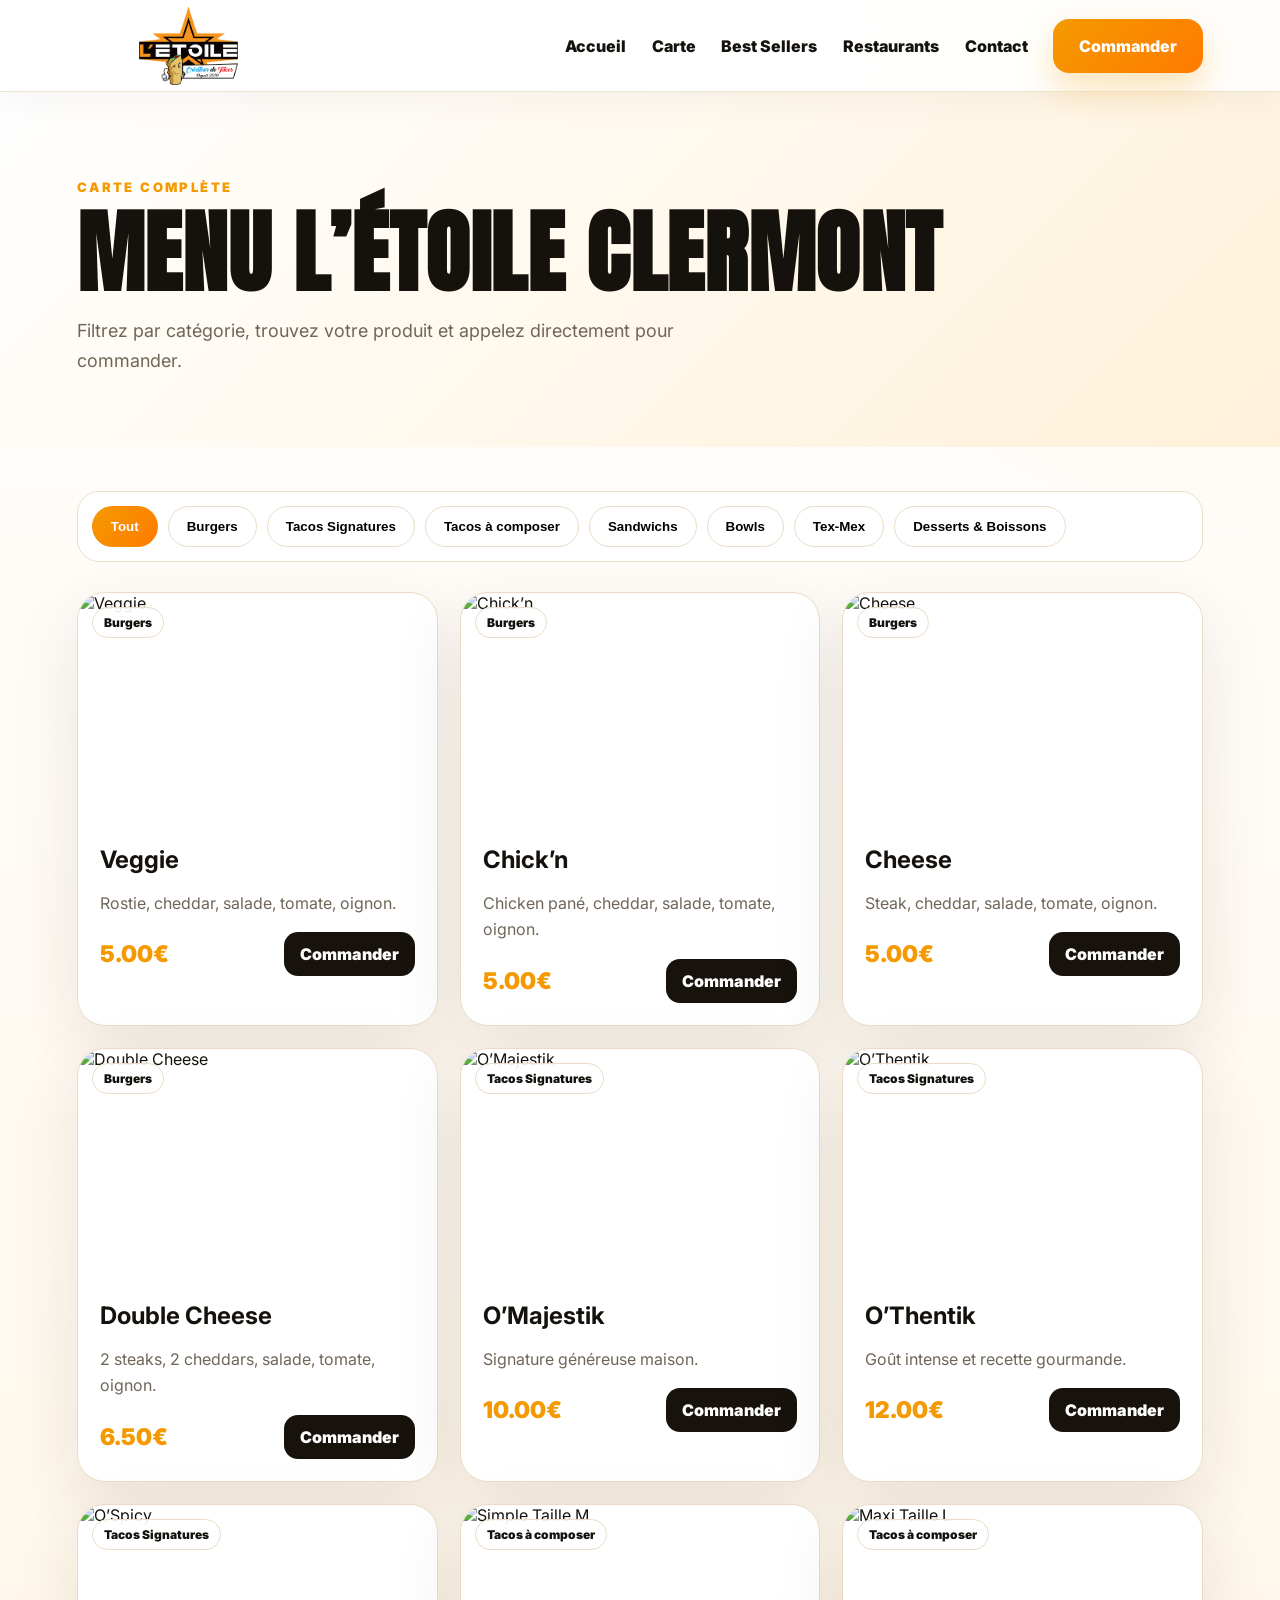
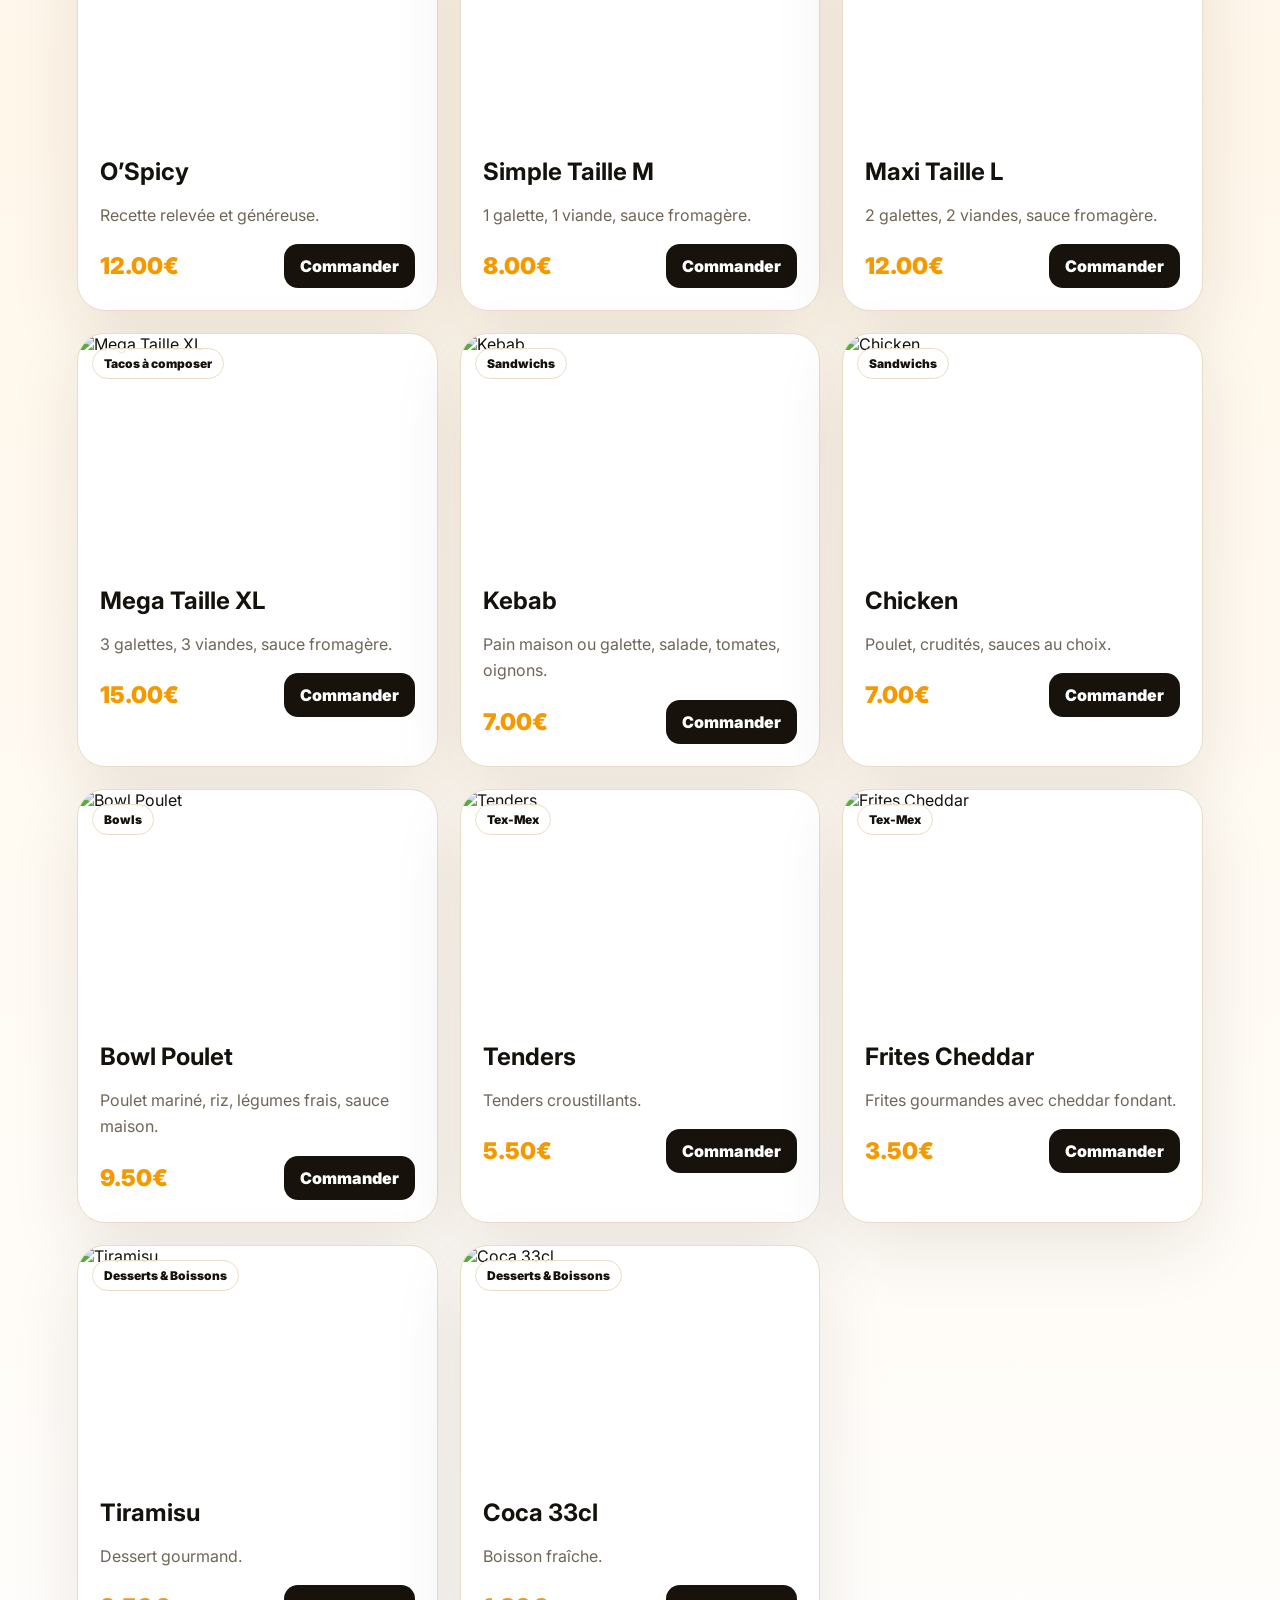
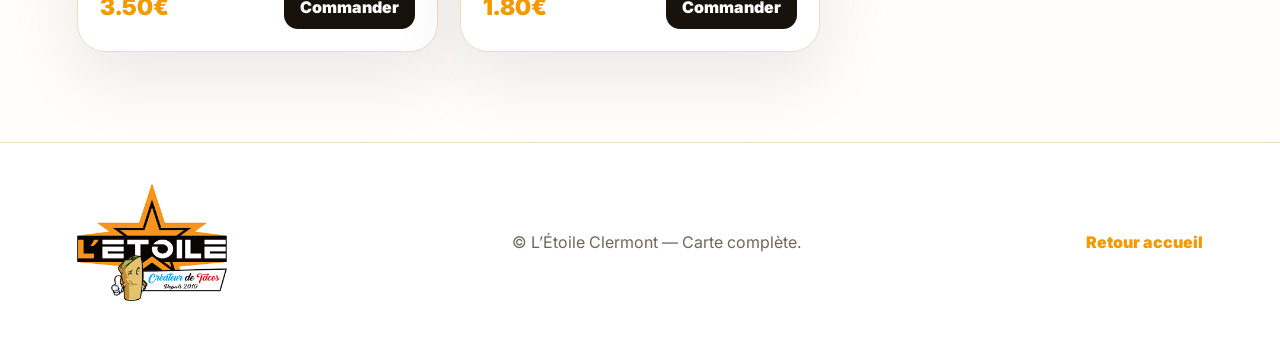
==== commit b36bd9d2: "h" ====
--- a/menu.html
+++ b/menu.html
@@ -1,54 +1,59 @@
 <!doctype html>
 <html lang="fr">
 <head>
-  <meta charset="UTF-8">
-  <meta name="viewport" content="width=device-width, initial-scale=1.0">
+  <meta charset="UTF-8" />
+  <meta name="viewport" content="width=device-width, initial-scale=1.0" />
+
   <title>Carte — L’Étoile Clermont-Ferrand</title>
-  <meta name="description" content="Carte complète L’Étoile Clermont-Ferrand : tacos, burgers, sandwichs, bowls, desserts et boissons.">
-  <link rel="stylesheet" href="style.css">
+  <meta name="description" content="Carte complète L’Étoile Clermont-Ferrand : tacos, burgers, sandwichs, bowls, desserts et boissons." />
+  <meta name="theme-color" content="#fff7ea" />
+
+  <link rel="preconnect" href="https://images.unsplash.com">
+  <link rel="stylesheet" href="style.css" />
 </head>
+
 <body class="menu-page">
+  <header class="site-header">
+    <a class="brand" href="index.html" aria-label="Accueil L’Étoile Clermont">
+      <img src="assets/logo.png" alt="L’Étoile Clermont" />
+    </a>
 
-<header class="site-header">
-  <a class="brand" href="index.html"><img src="assets/logo.png" alt="L'Étoile Clermont"></a>
-  <button class="menu-toggle" aria-label="Menu"><span></span><span></span><span></span></button>
-  <nav class="main-nav">
-    <a href="index.html">Accueil</a>
-    <a class="active" href="menu.html">Carte</a>
-    <a href="index.html#best">Best Sellers</a>
-    <a href="index.html#restaurants">Restaurants</a>
-    <a href="index.html#contact">Contact</a>
-    <a class="btn" href="tel:0473905738">Commander</a>
-  </nav>
-</header>
+    <button class="menu-toggle" aria-label="Ouvrir le menu" aria-expanded="false">
+      <span></span><span></span><span></span>
+    </button>
 
-<main>
-  <section class="menu-hero">
-    <p class="eyebrow">Carte complète</p>
-    <h1>Menu L’Étoile Clermont</h1>
-    <p>Filtrez par catégorie et passez votre commande directement par téléphone.</p>
-  </section>
+    <nav class="main-nav" aria-label="Navigation principale">
+      <a href="index.html">Accueil</a>
+      <a class="active" href="menu.html">Carte</a>
+      <a href="index.html#best">Best Sellers</a>
+      <a href="index.html#restaurants">Restaurants</a>
+      <a href="index.html#contact">Contact</a>
+      <a class="btn btn-primary" href="tel:0473905738">Commander</a>
+    </nav>
+  </header>
 
-  <section class="menu-zone">
-    <div class="filters" id="filters"></div>
-    <div class="menu-grid" id="menuGrid"></div>
-  </section>
-</main>
+  <main>
+    <section class="menu-hero">
+      <span class="label">Carte complète</span>
+      <h1>Menu L’Étoile Clermont</h1>
+      <p>Filtrez par catégorie, trouvez votre produit et appelez directement pour commander.</p>
+    </section>
 
-<footer>
-  <img src="assets/logo.png" alt="L'Étoile">
-  <p>© L’Étoile Clermont — Carte complète.</p>
-  <a href="index.html">Retour accueil</a>
-</footer>
+    <section class="menu-zone">
+      <div class="filters" id="filters"></div>
+      <div class="menu-grid" id="menuGrid"></div>
+    </section>
+  </main>
 
-<a class="mobile-call-fab" href="tel:0473905738" aria-label="Appeler L’Étoile Clermont">
-  <svg viewBox="0 0 24 24" fill="none" stroke="currentColor" stroke-width="2.5" stroke-linecap="round" stroke-linejoin="round">
-    <path d="M22 16.92v3a2 2 0 0 1-2.18 2 19.79 19.79 0 0 1-8.63-3.07 19.5 19.5 0 0 1-6-6 19.79 19.79 0 0 1-3.07-8.67A2 2 0 0 1 4.11 2h3a2 2 0 0 1 2 1.72 12.84 12.84 0 0 0 .7 2.81 2 2 0 0 1-.45 2.11L8.09 9.91a16 16 0 0 0 6 6l1.27-1.27a2 2 0 0 1 2.11-.45 12.84 12.84 0 0 0 2.81.7A2 2 0 0 1 22 16.92z"></path>
-  </svg>
-  <span>Appeler</span>
-</a>
+  <footer class="site-footer">
+    <img src="assets/logo.png" alt="L’Étoile Clermont" />
+    <p>© L’Étoile Clermont — Carte complète.</p>
+    <a href="index.html">Retour accueil</a>
+  </footer>
 
-<script src="menu-data.js"></script>
-<script src="script.js"></script>
+  <a class="mobile-call-fab" href="tel:0473905738" aria-label="Appeler L’Étoile Clermont">☎ Appeler</a>
+
+  <script src="menu-data.js"></script>
+  <script src="script.js"></script>
 </body>
 </html>
--- a/style.css
+++ b/style.css
@@ -1,785 +1,659 @@
 @import url('https://fonts.googleapis.com/css2?family=Anton&family=Inter:wght@400;500;600;700;800;900&display=swap');
-:root{--bg:#fffaf3;--white:#fff;--text:#111;--muted:#666;--orange:#f49a00;--orange2:#ff7a00;--line:#ece2d2;--shadow:0 22px 60px rgba(40,24,0,.09)}
-*{box-sizing:border-box}html{scroll-behavior:smooth}body{margin:0;background:linear-gradient(180deg,#fff,#fffaf3 72%,#fff);color:var(--text);font-family:Inter,system-ui,Arial,sans-serif;overflow-x:hidden;opacity:1;transition:opacity .22s ease}body.page-exit{opacity:0}a{color:inherit}.site-header{height:92px;position:sticky;top:0;z-index:1000;display:flex;align-items:center;padding:0 clamp(22px,7vw,120px);background:rgba(255,255,255,.9);backdrop-filter:blur(18px);border-bottom:1px solid var(--line)}.brand{display:flex;align-items:center;width:250px;min-width:250px;height:80px;overflow:hidden}.brand img{width:230px;max-height:76px;object-fit:contain;display:block}.main-nav{display:flex;align-items:center;gap:clamp(18px,2.4vw,34px);margin-left:auto}.main-nav a{text-decoration:none;font-weight:800}.main-nav a:not(.btn):not(.phone-pill){position:relative}.main-nav a:not(.btn):not(.phone-pill)::after{content:"";position:absolute;left:0;right:100%;bottom:-14px;height:3px;border-radius:99px;background:var(--orange);transition:.25s}.main-nav a.active::after,.main-nav a:hover::after{right:0}.phone-pill{padding:14px 20px;border:1px solid var(--line);border-radius:14px;background:#fff;box-shadow:0 8px 25px rgba(0,0,0,.04)}.btn{display:inline-flex;align-items:center;justify-content:center;min-height:56px;padding:0 28px;border-radius:14px;background:linear-gradient(135deg,var(--orange),var(--orange2));color:#fff;text-decoration:none;font-weight:900;box-shadow:0 14px 30px rgba(244,154,0,.28);transition:.25s}.btn:hover{transform:translateY(-3px);box-shadow:0 22px 48px rgba(244,154,0,.34)}.btn.outline{color:var(--text);background:#fff;border:1px solid rgba(244,154,0,.45);box-shadow:none}.btn.big{padding:0 34px}.menu-toggle{display:none;background:transparent;border:0;cursor:pointer;margin-left:auto}.menu-toggle span{display:block;width:28px;height:3px;margin:5px;background:#111;border-radius:99px}.hero{min-height:620px;display:grid;grid-template-columns:1fr 1.15fr;align-items:center;gap:32px;padding:70px clamp(22px,7vw,120px) 50px;position:relative;overflow:hidden}.hero::before{content:"";position:absolute;width:720px;height:720px;right:-160px;top:-250px;border-radius:50%;background:radial-gradient(circle,rgba(244,154,0,.12),transparent 64%)}.hero-text{position:relative;z-index:2}.eyebrow{margin:0 0 14px;color:var(--orange);letter-spacing:3px;text-transform:uppercase;font-weight:900;font-size:14px}.hero h1{font-family:Anton,Impact,sans-serif;text-transform:uppercase;letter-spacing:1px;font-size:clamp(58px,7vw,116px);line-height:.95;margin:0 0 24px}.hero h1 span{display:block;color:var(--orange)}.lead{max-width:570px;color:#3c3c3c;font-size:19px;line-height:1.7;margin:0}.chips{margin-top:30px;display:flex;flex-wrap:wrap;gap:14px}.chips span{background:#fff;border:1px solid var(--line);border-radius:999px;padding:10px 14px;font-weight:800;box-shadow:0 10px 28px rgba(0,0,0,.04)}.actions{display:flex;gap:16px;flex-wrap:wrap;margin-top:34px}.hero-food{height:510px;position:relative}.food{position:absolute;object-fit:cover;border-radius:28px;box-shadow:var(--shadow);background:#fff;border:1px solid rgba(244,154,0,.18)}.wrap{left:0;top:70px;width:44%;height:330px;transform:rotate(-5deg)}.burger{left:31%;top:35px;width:45%;height:380px;z-index:2}.fries{right:0;top:85px;width:26%;height:330px}.layout{display:grid;grid-template-columns:minmax(0,1fr) 410px;gap:34px;padding:0 clamp(22px,7vw,120px) 70px}.section{padding:42px 0}.section-head{display:flex;justify-content:space-between;align-items:flex-end;gap:22px;margin-bottom:26px}.section-head p{margin:0 0 8px;color:var(--orange);font-weight:900}.section-head h2{margin:0;font-size:34px;line-height:1.2}.section-head a{color:var(--orange);text-decoration:none;font-weight:900}.cards{display:grid;grid-template-columns:repeat(4,1fr);gap:18px}.card,.panel,.menu-card{background:#fff;border:1px solid var(--line);border-radius:18px;overflow:hidden;box-shadow:var(--shadow);transition:.28s}.card:hover,.menu-card:hover{transform:translateY(-8px);box-shadow:0 28px 70px rgba(244,154,0,.16)}.card img{width:100%;height:180px;object-fit:cover;display:block;transition:.45s}.card:hover img{transform:scale(1.06)}.card div{padding:16px}.card h3{margin:0 0 10px;font-size:18px}.card p{margin:0;color:var(--muted);line-height:1.55;font-size:14px}.card strong{display:block;margin-top:14px;color:var(--orange);font-size:18px}.card a{float:right;margin-top:-30px;width:34px;height:34px;display:grid;place-items:center;border-radius:12px;border:1px solid rgba(244,154,0,.4);text-decoration:none;color:var(--orange);font-size:20px}.features{margin-top:28px;display:grid;grid-template-columns:repeat(4,1fr);gap:14px;background:#fff;border:1px solid var(--line);border-radius:18px;padding:18px;box-shadow:var(--shadow)}.features article{display:grid;grid-template-columns:auto 1fr;gap:8px 12px;align-items:center}.features span{font-size:24px;grid-row:span 2}.features small{color:var(--muted)}.side{padding-top:42px}.panel{padding:28px;margin-bottom:22px}.panel h2{margin:0 0 22px;font-size:24px}.restaurant{display:grid;grid-template-columns:86px 1fr;gap:16px;align-items:center;padding:14px 0}.restaurant+.restaurant{border-top:1px solid var(--line)}.restaurant img{width:86px;height:76px;object-fit:cover;border-radius:14px}.restaurant h3{margin:0 0 6px}.restaurant a{display:block;color:var(--muted);text-decoration:none;line-height:1.45;font-size:14px}.restaurant .phone{color:#111;font-weight:900;margin-top:8px}.delivery div{display:grid;grid-template-columns:1fr 1fr;gap:12px}.delivery a{min-height:58px;display:flex;align-items:center;justify-content:center;border-radius:14px;text-decoration:none;font-weight:900;background:#111;color:#fff}.delivery a:nth-child(2){background:#05bfa5}.maps{display:grid;grid-template-columns:1fr 1fr;gap:24px;padding:0 clamp(22px,7vw,120px) 80px}.maps iframe{width:100%;min-height:320px;border:0;display:block;border-radius:22px;box-shadow:var(--shadow)}.menu-hero{padding:78px clamp(22px,7vw,120px) 42px;background:linear-gradient(135deg,#fff,#fff4df)}.menu-hero h1{font-family:Anton,Impact,sans-serif;text-transform:uppercase;font-size:clamp(46px,7vw,88px);line-height:1;margin:0 0 18px}.menu-hero p:last-child{color:var(--muted);font-size:18px}.menu-zone{padding:36px clamp(22px,7vw,120px) 80px}.filters{position:sticky;top:104px;z-index:20;display:flex;gap:10px;overflow:auto;padding:12px;background:rgba(255,255,255,.9);border:1px solid var(--line);border-radius:18px;backdrop-filter:blur(12px);margin-bottom:26px}.filters button{white-space:nowrap;border:1px solid var(--line);background:#fff;border-radius:999px;padding:11px 16px;font-weight:900;cursor:pointer}.filters button.active,.filters button:hover{background:var(--orange);color:#fff;border-color:var(--orange)}.menu-grid{display:grid;grid-template-columns:repeat(3,1fr);gap:20px}.menu-card{position:relative}.menu-card .cat{position:absolute;top:12px;left:12px;background:rgba(255,255,255,.9);border:1px solid var(--line);border-radius:999px;padding:7px 11px;font-size:12px;font-weight:900}.menu-card img{width:100%;height:220px;object-fit:cover}.menu-card .body{padding:18px}.menu-card h3{margin:0 0 10px;text-transform:uppercase}.menu-card p{color:var(--muted);line-height:1.55}.price{display:flex;justify-content:space-between;align-items:center}.price span{font-weight:900;color:var(--orange);font-size:22px}.mini-order{background:var(--orange);color:#fff;text-decoration:none;border-radius:999px;padding:10px 14px;font-weight:900}footer{display:flex;align-items:center;justify-content:space-between;gap:20px;padding:38px clamp(22px,7vw,120px);border-top:1px solid var(--line);background:#fff}footer img{width:150px}footer p{color:var(--muted)}footer a{color:var(--orange);font-weight:900;text-decoration:none}.reveal{opacity:0;transform:translateY(16px);transition:.55s}.reveal.show{opacity:1;transform:none}@media(max-width:1150px){.layout{grid-template-columns:1fr}.side{padding-top:0;display:grid;grid-template-columns:1fr 1fr;gap:20px}.cards{grid-template-columns:repeat(2,1fr)}}@media(max-width:900px){.site-header{height:82px;padding:0 20px}.brand{width:205px;min-width:205px}.brand img{width:195px}.menu-toggle{display:block}.main-nav{position:absolute;top:82px;left:0;right:0;flex-direction:column;align-items:flex-start;background:#fff;border-bottom:1px solid var(--line);padding:22px;opacity:0;pointer-events:none;transform:translateY(-10px);transition:.25s}.main-nav.open{opacity:1;pointer-events:auto;transform:none}.main-nav a{width:100%}.phone-pill{width:100%;text-align:center}.hero{grid-template-columns:1fr;padding:48px 22px 34px}.hero-food{height:360px;order:-1}.hero h1{font-size:clamp(48px,14vw,78px)}.layout,.maps{padding-left:22px;padding-right:22px}.features,.side,.maps{grid-template-columns:1fr}}@media(max-width:620px){.brand{width:170px;min-width:170px}.brand img{width:160px}.hero-food{height:300px}.wrap{width:50%;height:205px;top:70px}.burger{width:50%;height:235px;left:28%;top:40px}.fries{width:30%;height:210px;top:72px}.cards,.menu-grid{grid-template-columns:1fr}.actions .btn{width:100%}footer{flex-direction:column;text-align:center}}
-
-/* ===== Final requested tweaks ===== */
-.map-link{display:inline-flex!important;align-items:flex-start;gap:7px;color:var(--muted);text-decoration:none;line-height:1.45;transition:color .2s ease,transform .2s ease}
-.map-link:hover{color:var(--orange);transform:translateX(2px)}
-.map-icon{width:16px;height:16px;flex:0 0 16px;margin-top:2px;color:var(--orange)}
-.delivery a{transition:transform .22s ease,box-shadow .22s ease,opacity .22s ease}
-.delivery a:hover{transform:translateY(-3px);box-shadow:0 18px 35px rgba(244,154,0,.18);opacity:.96}
+
+:root{
+  --bg:#fff7ea;
+  --cream:#fff1d9;
+  --white:#ffffff;
+  --text:#15120d;
+  --muted:#6f6658;
+  --orange:#f49a00;
+  --orange2:#ff7a00;
+  --dark:#17120b;
+  --line:#eadcc6;
+  --shadow:0 24px 70px rgba(50,31,0,.10);
+}
+
+*{box-sizing:border-box}
+html{scroll-behavior:smooth}
+body{
+  margin:0;
+  background:
+    radial-gradient(circle at top right, rgba(244,154,0,.13), transparent 34rem),
+    linear-gradient(180deg,#fff 0%, var(--bg) 48%, #fff 100%);
+  color:var(--text);
+  font-family:Inter,system-ui,Arial,sans-serif;
+  overflow-x:hidden;
+  opacity:1;
+  transition:opacity .22s ease;
+}
+body.page-exit{opacity:0}
+img{max-width:100%;display:block}
+a{color:inherit}
+
+.site-header{
+  position:sticky;
+  top:0;
+  z-index:1000;
+  height:92px;
+  display:flex;
+  align-items:center;
+  gap:26px;
+  padding:0 clamp(22px,6vw,96px);
+  background:rgba(255,255,255,.88);
+  backdrop-filter:blur(18px);
+  border-bottom:1px solid rgba(234,220,198,.75);
+  box-shadow:0 10px 35px rgba(35,20,0,.045);
+}
+.brand{
+  width:240px;
+  min-width:240px;
+  height:82px;
+  display:flex;
+  align-items:center;
+  overflow:hidden;
+  text-decoration:none;
+}
+.brand img{
+  width:224px;
+  max-height:78px;
+  object-fit:contain;
+}
+.menu-toggle{
+  display:none;
+  margin-left:auto;
+  background:#fff;
+  border:1px solid var(--line);
+  border-radius:16px;
+  padding:11px;
+  cursor:pointer;
+  box-shadow:0 10px 25px rgba(35,20,0,.07);
+}
+.menu-toggle span{
+  display:block;
+  width:27px;
+  height:3px;
+  margin:5px 0;
+  border-radius:99px;
+  background:var(--text);
+}
+.main-nav{
+  margin-left:auto;
+  display:flex;
+  align-items:center;
+  gap:clamp(16px,2vw,30px);
+}
+.main-nav a{
+  text-decoration:none;
+  font-weight:850;
+}
+.main-nav a:not(.btn):not(.nav-phone){
+  position:relative;
+}
+.main-nav a:not(.btn):not(.nav-phone)::after{
+  content:"";
+  position:absolute;
+  left:0;
+  right:100%;
+  bottom:-12px;
+  height:3px;
+  border-radius:99px;
+  background:var(--orange);
+  transition:.25s;
+}
+.main-nav a.active::after,.main-nav a:hover::after{right:0}
+.nav-phone{
+  padding:13px 18px;
+  border-radius:16px;
+  background:#fff;
+  border:1px solid var(--line);
+  box-shadow:0 10px 24px rgba(35,20,0,.05);
+}
+.btn{
+  min-height:54px;
+  display:inline-flex;
+  align-items:center;
+  justify-content:center;
+  gap:9px;
+  padding:0 26px;
+  border-radius:16px;
+  text-decoration:none;
+  font-weight:900;
+  transition:.25s;
+}
+.btn-primary{
+  background:linear-gradient(135deg,var(--orange),var(--orange2));
+  color:#fff;
+  box-shadow:0 16px 35px rgba(244,154,0,.28);
+}
+.btn-soft{
+  background:#fff;
+  color:var(--text);
+  border:1px solid rgba(244,154,0,.35);
+}
+.btn-large{min-height:60px;padding:0 32px}
+.btn:hover{transform:translateY(-3px)}
+
+.hero{
+  min-height:calc(100vh - 92px);
+  display:grid;
+  grid-template-columns:minmax(0,1fr) minmax(420px,.92fr);
+  align-items:center;
+  gap:56px;
+  padding:70px clamp(22px,6vw,96px) 76px;
+}
+.hero-copy{max-width:710px}
+.label{
+  display:inline-flex;
+  align-items:center;
+  gap:8px;
+  color:var(--orange);
+  font-weight:900;
+  letter-spacing:2.4px;
+  text-transform:uppercase;
+  font-size:13px;
+}
+.hero h1,.section h2,.menu-hero h1{
+  font-family:Anton,Impact,sans-serif;
+  margin:0;
+  text-transform:uppercase;
+  letter-spacing:.6px;
+}
+.hero h1{
+  margin-top:18px;
+  font-size:clamp(64px,7.5vw,118px);
+  line-height:.94;
+}
+.hero h1 em{
+  display:block;
+  font-style:normal;
+  color:var(--orange);
+}
+.hero p{
+  max-width:620px;
+  margin:28px 0 0;
+  color:var(--muted);
+  font-size:19px;
+  line-height:1.75;
+}
+.hero-actions{
+  margin-top:36px;
+  display:flex;
+  gap:14px;
+  flex-wrap:wrap;
+}
+.hero-points{
+  margin-top:34px;
+  display:flex;
+  gap:12px;
+  flex-wrap:wrap;
+}
+.hero-points span{
+  padding:10px 14px;
+  border-radius:999px;
+  background:#fff;
+  border:1px solid var(--line);
+  font-weight:800;
+  box-shadow:0 12px 32px rgba(35,20,0,.045);
+}
+.hero-gallery{
+  display:grid;
+  grid-template-columns:1fr 1fr;
+  gap:18px;
+}
+.hero-card{
+  position:relative;
+  overflow:hidden;
+  min-height:215px;
+  border-radius:30px;
+  background:#fff;
+  border:1px solid rgba(244,154,0,.18);
+  box-shadow:var(--shadow);
+}
+.hero-card-big{
+  grid-row:span 2;
+  min-height:448px;
+}
+.hero-card img{
+  width:100%;
+  height:100%;
+  object-fit:cover;
+}
+.hero-card::after{
+  content:"";
+  position:absolute;
+  inset:0;
+  background:linear-gradient(180deg,transparent 45%,rgba(0,0,0,.58));
+}
+.hero-card span{
+  position:absolute;
+  z-index:2;
+  left:18px;
+  right:18px;
+  bottom:18px;
+  color:#fff;
+  font-weight:900;
+  text-shadow:0 2px 12px rgba(0,0,0,.45);
+}
+
+.trust-strip{
+  display:grid;
+  grid-template-columns:repeat(4,1fr);
+  gap:1px;
+  margin:0 clamp(22px,6vw,96px);
+  overflow:hidden;
+  border:1px solid var(--line);
+  border-radius:26px;
+  background:var(--line);
+  box-shadow:var(--shadow);
+}
+.trust-strip article{
+  background:#fff;
+  padding:26px;
+}
+.trust-strip strong{
+  display:block;
+  color:var(--orange);
+  font-size:26px;
+}
+.trust-strip span{color:var(--muted);font-weight:800}
+
+.section{
+  padding:92px clamp(22px,6vw,96px);
+}
+.section-head{
+  display:flex;
+  justify-content:space-between;
+  align-items:flex-end;
+  gap:24px;
+  margin-bottom:34px;
+}
+.section h2{
+  margin-top:12px;
+  font-size:clamp(38px,4.6vw,72px);
+  line-height:1.05;
+}
+.text-link{
+  color:var(--orange);
+  text-decoration:none;
+  font-weight:900;
+  white-space:nowrap;
+}
+.product-grid{
+  display:grid;
+  grid-template-columns:repeat(3,1fr);
+  gap:24px;
+}
+.product-card,.content-card,.feature-grid article,.location-card,.order-card,.menu-card{
+  background:#fff;
+  border:1px solid var(--line);
+  border-radius:28px;
+  box-shadow:var(--shadow);
+  overflow:hidden;
+}
+.product-card{
+  transition:.28s;
+}
+.product-card:hover{transform:translateY(-8px)}
+.product-card img{
+  width:100%;
+  height:260px;
+  object-fit:cover;
+}
+.product-card>div{padding:24px}
+.product-card h3,.location-card h3,.menu-card h3{
+  margin:0 0 10px;
+  font-size:24px;
+}
+.product-card p,.content-card p,.feature-grid p,.location-card a,.order-card p,.menu-card p{
+  color:var(--muted);
+  line-height:1.65;
+}
+.product-card footer{
+  display:flex;
+  align-items:center;
+  justify-content:space-between;
+  gap:12px;
+  margin-top:20px;
+}
+.product-card strong{
+  color:var(--orange);
+  font-size:25px;
+}
+.product-card footer a,.mini-order{
+  min-height:44px;
+  display:inline-flex;
+  align-items:center;
+  justify-content:center;
+  padding:0 16px;
+  border-radius:14px;
+  background:var(--dark);
+  color:#fff;
+  text-decoration:none;
+  font-weight:900;
+}
+
+.split-section{
+  display:grid;
+  grid-template-columns:.92fr 1.08fr;
+  gap:28px;
+  align-items:stretch;
+  background:linear-gradient(180deg,transparent,#fff7ea);
+}
+.content-card,.order-card{padding:34px}
+.content-card .btn{margin-top:20px}
+.feature-grid{
+  display:grid;
+  grid-template-columns:repeat(2,1fr);
+  gap:18px;
+}
+.feature-grid article{padding:26px}
+.feature-grid span{
+  color:var(--orange);
+  font-weight:900;
+  letter-spacing:2px;
+}
+.feature-grid h3{margin:12px 0 8px}
+
+.location-grid{
+  display:grid;
+  grid-template-columns:repeat(2,1fr);
+  gap:24px;
+}
+.location-card{
+  display:grid;
+  grid-template-columns:190px 1fr;
+  gap:22px;
+  padding:18px;
+  align-items:center;
+}
+.location-card img{
+  height:160px;
+  width:100%;
+  object-fit:cover;
+  border-radius:20px;
+}
+.map-link,.phone-link{
+  display:flex;
+  gap:8px;
+  color:var(--muted);
+  text-decoration:none;
+  line-height:1.55;
+  margin-top:8px;
+}
+.map-link svg{
+  width:18px;
+  min-width:18px;
+  color:var(--orange);
+  margin-top:2px;
+}
+.phone-link{color:var(--text);font-weight:900}
+
+.order-section{padding-top:30px}
+.order-card{
+  text-align:center;
+  max-width:980px;
+  margin:0 auto;
+  background:linear-gradient(135deg,#fff,#fff2d8);
+}
+.order-card h2{
+  font-family:Anton,Impact,sans-serif;
+  text-transform:uppercase;
+  font-size:clamp(38px,5vw,76px);
+  margin:12px 0 14px;
+}
+.order-actions{
+  display:flex;
+  justify-content:center;
+  gap:14px;
+  flex-wrap:wrap;
+  margin-top:26px;
+}
+.delivery-link{
+  min-height:60px;
+  display:inline-flex;
+  align-items:center;
+  justify-content:center;
+  padding:0 24px;
+  border-radius:16px;
+  background:#fff;
+  border:1px solid var(--line);
+  text-decoration:none;
+  font-weight:900;
+}
+
+.map-grid{
+  display:grid;
+  grid-template-columns:repeat(2,1fr);
+  gap:24px;
+  padding:0 clamp(22px,6vw,96px) 92px;
+}
+.map-grid iframe{
+  width:100%;
+  min-height:350px;
+  border:0;
+  border-radius:26px;
+  box-shadow:var(--shadow);
+  border:1px solid var(--line);
+}
+
+.site-footer{
+  display:flex;
+  align-items:center;
+  justify-content:space-between;
+  gap:20px;
+  padding:40px clamp(22px,6vw,96px);
+  background:#fff;
+  border-top:1px solid var(--line);
+}
+.site-footer img{width:150px}
+.site-footer p{color:var(--muted)}
+.site-footer a{color:var(--orange);text-decoration:none;font-weight:900}
+
+.menu-hero{
+  padding:84px clamp(22px,6vw,96px) 52px;
+  background:linear-gradient(135deg,#fff,#fff1d9);
+}
+.menu-hero h1{
+  margin-top:14px;
+  font-size:clamp(48px,7vw,92px);
+  line-height:.98;
+}
+.menu-hero p{
+  max-width:650px;
+  color:var(--muted);
+  font-size:18px;
+  line-height:1.7;
+}
+.menu-zone{
+  padding:44px clamp(22px,6vw,96px) 90px;
+}
+.filters{
+  position:sticky;
+  top:104px;
+  z-index:50;
+  display:flex;
+  gap:10px;
+  overflow-x:auto;
+  padding:14px;
+  margin-bottom:30px;
+  background:rgba(255,255,255,.92);
+  backdrop-filter:blur(14px);
+  border:1px solid var(--line);
+  border-radius:22px;
+  scrollbar-width:none;
+}
+.filters::-webkit-scrollbar{display:none}
+.filters button{
+  flex:0 0 auto;
+  border:1px solid var(--line);
+  background:#fff;
+  padding:12px 18px;
+  border-radius:999px;
+  font-weight:900;
+  cursor:pointer;
+}
+.filters button.active,.filters button:hover{
+  background:linear-gradient(135deg,var(--orange),var(--orange2));
+  border-color:transparent;
+  color:#fff;
+}
+.menu-grid{
+  display:grid;
+  grid-template-columns:repeat(3,1fr);
+  gap:22px;
+}
+.menu-card{position:relative;transition:.25s}
+.menu-card:hover{transform:translateY(-6px)}
+.menu-card .cat{
+  position:absolute;
+  left:14px;top:14px;
+  z-index:2;
+  background:rgba(255,255,255,.92);
+  border:1px solid var(--line);
+  border-radius:999px;
+  padding:7px 11px;
+  font-size:12px;
+  font-weight:900;
+}
+.menu-card img{
+  width:100%;
+  height:230px;
+  object-fit:cover;
+}
+.menu-card .body{padding:22px}
+.price{
+  margin-top:16px;
+  display:flex;
+  justify-content:space-between;
+  gap:12px;
+  align-items:center;
+}
+.price span{
+  color:var(--orange);
+  font-size:23px;
+  font-weight:900;
+}
+
+.mobile-call-fab{display:none}
+
+.reveal{opacity:0;transform:translateY(16px);transition:.55s ease}
+.reveal.show{opacity:1;transform:none}
+
+@media(max-width:1100px){
+  .hero{grid-template-columns:1fr;gap:42px}
+  .hero-gallery{max-width:720px}
+  .product-grid,.menu-grid{grid-template-columns:repeat(2,1fr)}
+  .split-section{grid-template-columns:1fr}
+  .location-card{grid-template-columns:1fr}
+}
+
+@media(max-width:900px){
+  .site-header{height:84px;padding:0 22px}
+  .brand{width:210px;min-width:210px;height:76px}
+  .brand img{width:200px;max-height:70px}
+  .menu-toggle{display:block}
+  .main-nav{
+    position:absolute;
+    top:92px;left:16px;right:16px;
+    margin:0;
+    display:flex;
+    flex-direction:column;
+    align-items:stretch;
+    gap:12px;
+    padding:20px;
+    background:rgba(255,255,255,.98);
+    border:1px solid var(--line);
+    border-radius:24px;
+    box-shadow:0 24px 70px rgba(50,31,0,.16);
+    opacity:0;
+    pointer-events:none;
+    transform:translateY(-10px);
+    transition:.25s;
+  }
+  .main-nav.open{opacity:1;pointer-events:auto;transform:none}
+  .main-nav a{min-height:48px;display:flex;align-items:center;padding:0 14px;border-radius:14px}
+  .main-nav .btn,.nav-phone{width:100%;justify-content:center;text-align:center}
+  .hero{padding:50px 22px 60px;min-height:auto}
+  .hero h1{font-size:clamp(52px,12vw,82px)}
+  .hero-gallery{grid-template-columns:1fr 1fr;gap:16px}
+  .hero-card-big{grid-column:1/-1;grid-row:auto;min-height:290px}
+  .hero-card{min-height:180px}
+  .trust-strip{grid-template-columns:repeat(2,1fr);margin:0 22px}
+  .section{padding:72px 22px}
+  .section-head{display:block}
+  .section-head h2{font-size:clamp(36px,8vw,56px)}
+  .map-grid,.location-grid{grid-template-columns:1fr}
+  .map-grid{padding:0 22px 80px}
+  .menu-zone{padding:34px 22px 84px}
+  .filters{top:96px}
+}
+
 @media(max-width:620px){
-  .brand{width:190px;min-width:190px;height:74px}
-  .brand img{width:185px;max-width:185px;max-height:70px;object-fit:contain}
-}
+  .site-header{height:78px;padding:0 18px}
+  .brand{width:180px;min-width:180px;height:72px}
+  .brand img{width:170px;max-height:66px}
+  .main-nav{top:86px;left:14px;right:14px;padding:20px}
+  .hero{padding:36px 18px 54px;gap:30px}
+  .hero h1{font-size:clamp(42px,13vw,58px);line-height:1.04}
+  .hero p{font-size:16px;line-height:1.72}
+  .hero-actions{display:grid;grid-template-columns:1fr;gap:12px}
+  .btn-large,.hero-actions .btn{width:100%;min-height:56px}
+  .hero-gallery{grid-template-columns:1fr 1fr}
+  .hero-card-big{min-height:240px}
+  .hero-card{min-height:145px;border-radius:22px}
+  .trust-strip{grid-template-columns:1fr;margin:0 18px;border-radius:22px}
+  .trust-strip article{padding:20px}
+  .section{padding:58px 18px}
+  .product-grid,.feature-grid,.menu-grid{grid-template-columns:1fr;gap:20px}
+  .product-card img{height:220px}
+  .product-card>div,.content-card,.order-card{padding:22px}
+  .location-card{padding:14px;border-radius:24px}
+  .location-card img{height:180px}
+  .order-actions{display:grid;grid-template-columns:1fr}
+  .delivery-link{width:100%}
+  .map-grid{padding:0 18px 76px;gap:18px}
+  .map-grid iframe{min-height:300px}
+  .menu-hero{padding:46px 18px 36px}
+  .menu-hero h1{font-size:clamp(40px,12vw,56px)}
+  .menu-zone{padding:28px 18px 86px}
+  .filters{
+    top:88px;
+    flex-wrap:nowrap;
+    white-space:nowrap;
+    -webkit-overflow-scrolling:touch;
+    padding:14px 16px;
+    margin:0 -2px 26px;
+  }
+  .menu-card{border-radius:24px}
+  .menu-card img{height:220px}
+  .menu-card .body{padding:22px}
+  .price{display:grid;grid-template-columns:1fr;align-items:stretch}
+  .mini-order{width:100%;min-height:48px}
+  .site-footer{flex-direction:column;text-align:center;padding:36px 18px 92px}
+  .site-footer img{width:135px}
+  .mobile-call-fab{
+    position:fixed;
+    right:18px;
+    bottom:18px;
+    z-index:9999;
+    display:inline-flex;
+    align-items:center;
+    justify-content:center;
+    min-height:54px;
+    padding:0 18px;
+    border-radius:999px;
+    background:linear-gradient(135deg,var(--orange),var(--orange2));
+    color:#fff;
+    text-decoration:none;
+    font-weight:900;
+    box-shadow:0 16px 38px rgba(244,154,0,.35);
+  }
+}
+
 @media(max-width:420px){
-  .brand{width:165px;min-width:165px}
-  .brand img{width:160px;max-width:160px;max-height:62px}
-}
-
-
-/* =========================================================
-   MOBILE UX POLISH — filters, FAB, compact menu utilities
-   ========================================================= */
-
-/* 1) Horizontal touch-scroll filters on mobile */
-@media (max-width: 620px) {
-  .filters {
-    display: flex;
-    flex-wrap: nowrap;
-    gap: 10px;
-    overflow-x: auto;
-    overflow-y: hidden;
-    white-space: nowrap;
-    -webkit-overflow-scrolling: touch;
-    scroll-snap-type: x proximity;
-    padding: 12px 14px;
-    margin-inline: -4px;
-  }
-
-  .filters button {
-    flex: 0 0 auto;
-    white-space: nowrap;
-    scroll-snap-align: start;
-  }
-
-  .filters::-webkit-scrollbar {
-    display: none;
-  }
-
-  .filters {
-    scrollbar-width: none;
-  }
-}
-
-/* 2) Mobile floating call button */
-.mobile-call-fab {
-  display: none;
-}
-
-@media (max-width: 620px) {
-  .mobile-call-fab {
-    position: fixed;
-    right: 18px;
-    bottom: 18px;
-    z-index: 9999;
-    display: inline-flex;
-    align-items: center;
-    justify-content: center;
-    gap: 8px;
-    min-height: 54px;
-    padding: 0 18px;
-    border-radius: 999px;
-    background: linear-gradient(135deg, var(--orange), var(--orange2));
-    color: #fff;
-    text-decoration: none;
-    font-weight: 900;
-    box-shadow: 0 16px 38px rgba(244, 154, 0, 0.36);
-    border: 1px solid rgba(255, 255, 255, 0.45);
-  }
-
-  .mobile-call-fab svg {
-    width: 18px;
-    height: 18px;
-    flex: 0 0 18px;
-  }
-
-  body {
-    padding-bottom: 84px;
-  }
-}
-
-/* 3) Compact layout for minor menu categories */
-@media (max-width: 620px) {
-  .menu-grid.compact-menu {
-    grid-template-columns: repeat(2, minmax(0, 1fr));
-    gap: 12px;
-  }
-
-  .menu-grid.compact-menu .menu-card {
-    border-radius: 16px;
-  }
-
-  .menu-grid.compact-menu .menu-card img {
-    height: 125px;
-  }
-
-  .menu-grid.compact-menu .menu-card .body {
-    padding: 12px;
-  }
-
-  .menu-grid.compact-menu .menu-card h3 {
-    font-size: 14px;
-    line-height: 1.25;
-  }
-
-  .menu-grid.compact-menu .menu-card p {
-    display: none;
-  }
-
-  .menu-grid.compact-menu .price {
-    margin-top: 8px;
-    align-items: flex-start;
-    gap: 8px;
-    flex-direction: column;
-  }
-
-  .menu-grid.compact-menu .price span {
-    font-size: 17px;
-  }
-
-  .menu-grid.compact-menu .mini-order {
-    width: 100%;
-    justify-content: center;
-    padding: 9px 10px;
-    font-size: 12px;
-  }
-}
-
-
-/* =========================================================
-   MOBILE RESPONSIVE OVERHAUL
-   Clean • Spacious • Premium • Touch-friendly
-   ========================================================= */
-
-/* Tablet / small desktop */
-@media (max-width: 900px) {
-  body {
-    background: var(--bg);
-  }
-
-  .site-header {
-    height: 86px;
-    padding: 0 24px;
-    background: rgba(255, 255, 255, 0.94);
-    box-shadow: 0 12px 35px rgba(40, 24, 0, 0.08);
-  }
-
-  .brand {
-    width: 220px;
-    min-width: 220px;
-    height: 78px;
-  }
-
-  .brand img {
-    width: 210px;
-    max-width: 210px;
-    max-height: 72px;
-    object-fit: contain;
-  }
-
-  .menu-toggle {
-    display: block;
-    padding: 12px;
-    border-radius: 14px;
-    background: #fff;
-    border: 1px solid var(--line);
-    box-shadow: 0 8px 25px rgba(40, 24, 0, 0.08);
-  }
-
-  .main-nav {
-    position: absolute;
-    top: 86px;
-    left: 18px;
-    right: 18px;
-    display: flex;
-    flex-direction: column;
-    align-items: stretch;
-    gap: 14px;
-    padding: 22px;
-    background: rgba(255, 255, 255, 0.98);
-    border: 1px solid var(--line);
-    border-radius: 24px;
-    box-shadow: 0 24px 70px rgba(40, 24, 0, 0.16);
-    opacity: 0;
-    pointer-events: none;
-    transform: translateY(-12px);
-    transition: opacity 0.25s ease, transform 0.25s ease;
-  }
-
-  .main-nav.open {
-    opacity: 1;
-    pointer-events: auto;
-    transform: translateY(0);
-  }
-
-  .main-nav a {
-    width: 100%;
-    min-height: 48px;
-    display: flex;
-    align-items: center;
-    padding: 0 14px;
-    border-radius: 14px;
-  }
-
-  .main-nav a:not(.btn):hover {
-    background: #fff7e8;
-  }
-
-  .main-nav .btn,
-  .phone-pill {
-    width: 100%;
-    justify-content: center;
-    text-align: center;
-  }
-
-  .hero {
-    grid-template-columns: 1fr;
-    gap: 34px;
-    padding: 54px 24px 48px;
-    min-height: auto;
-  }
-
-  .hero-text {
-    max-width: 680px;
-  }
-
-  .hero h1 {
-    font-size: clamp(46px, 12vw, 76px);
-    line-height: 1.02;
-    margin-bottom: 24px;
-  }
-
-  .lead {
-    font-size: 18px;
-    line-height: 1.75;
-    max-width: 620px;
-  }
-
-  .chips {
-    gap: 12px;
-    margin-top: 28px;
-  }
-
-  .hero-actions,
-  .actions {
-    gap: 14px;
-    margin-top: 34px;
-  }
-
-  .hero-food {
-    order: -1;
-    height: auto;
-    min-height: 0;
-    display: grid;
-    grid-template-columns: 1.25fr 1fr;
-    gap: 16px;
-    align-items: stretch;
-  }
-
-  .food {
-    position: static;
-    width: 100%;
-    height: 240px;
-    transform: none;
-    border-radius: 24px;
-  }
-
-  .burger {
-    grid-row: span 2;
-    height: 100%;
-    min-height: 360px;
-  }
-
-  .wrap,
-  .fries {
-    height: 172px;
-  }
-
-  .layout {
-    grid-template-columns: 1fr;
-    gap: 34px;
-    padding: 18px 24px 70px;
-  }
-
-  .section {
-    padding: 48px 0;
-  }
-
-  .section-head {
-    display: block;
-    margin-bottom: 34px;
-  }
-
-  .section-head h2 {
-    font-size: clamp(30px, 7vw, 44px);
-    line-height: 1.2;
-  }
-
-  .cards,
-  .product-grid {
-    grid-template-columns: repeat(2, minmax(0, 1fr));
-    gap: 22px;
-  }
-
-  .features {
-    grid-template-columns: repeat(2, minmax(0, 1fr));
-    gap: 18px;
-    padding: 22px;
-    border-radius: 24px;
-  }
-
-  .features article {
-    padding: 8px;
-  }
-
-  .side {
-    padding-top: 0;
-    display: grid;
-    grid-template-columns: 1fr;
-    gap: 24px;
-  }
-
-  .panel {
-    padding: 26px;
-    border-radius: 24px;
-  }
-
-  .restaurant {
-    grid-template-columns: 92px 1fr;
-    gap: 18px;
-    padding: 18px 0;
-  }
-
-  .restaurant img {
-    width: 92px;
-    height: 84px;
-    border-radius: 18px;
-  }
-
-  .maps {
-    grid-template-columns: 1fr;
-    gap: 24px;
-    padding: 0 24px 80px;
-  }
-
-  .maps iframe {
-    min-height: 340px;
-    border-radius: 24px;
-  }
-
-  .menu-hero {
-    padding: 58px 24px 42px;
-  }
-
-  .menu-hero h1 {
-    font-size: clamp(42px, 10vw, 72px);
-    line-height: 1.05;
-  }
-
-  .menu-zone {
-    padding: 34px 24px 80px;
-  }
-
-  .filters {
-    top: 100px;
-    gap: 10px;
-    padding: 14px;
-    border-radius: 22px;
-  }
-
-  .menu-grid {
-    grid-template-columns: repeat(2, minmax(0, 1fr));
-    gap: 22px;
-  }
-
-  .menu-card {
-    border-radius: 22px;
-  }
-
-  .menu-card img {
-    height: 220px;
-  }
-
-  .menu-card .body {
-    padding: 20px;
-  }
-
-  .price {
-    gap: 14px;
-  }
-
-  .mini-order {
-    min-height: 44px;
-    display: inline-flex;
-    align-items: center;
-    justify-content: center;
-  }
-}
-
-/* Mobile */
-@media (max-width: 620px) {
-  body {
-    background: #fffaf3;
-  }
-
-  .site-header {
-    height: 78px;
-    padding: 0 18px;
-  }
-
-  .brand {
-    width: 185px;
-    min-width: 185px;
-    height: 72px;
-  }
-
-  .brand img {
-    width: 178px;
-    max-width: 178px;
-    max-height: 68px;
-  }
-
-  .menu-toggle {
-    padding: 10px;
-  }
-
-  .menu-toggle span {
-    width: 26px;
-    height: 3px;
-    margin: 5px 0;
-  }
-
-  .main-nav {
-    top: 86px;
-    left: 14px;
-    right: 14px;
-    padding: 20px;
-    gap: 12px;
-    border-radius: 22px;
-  }
-
-  .main-nav a {
-    min-height: 50px;
-    font-size: 15px;
-  }
-
-  .hero {
-    padding: 34px 20px 54px;
-    gap: 34px;
-  }
-
-  .hero-food {
-    width: 100%;
-    display: grid;
-    grid-template-columns: 1fr 1fr;
-    gap: 14px;
-    height: auto;
-    margin-top: 8px;
-  }
-
-  .food {
-    position: static;
-    transform: none;
-    width: 100%;
-    border-radius: 22px;
-  }
-
-  .burger {
-    grid-column: 1 / -1;
-    grid-row: auto;
-    height: 245px;
-    min-height: 245px;
-  }
-
-  .wrap,
-  .fries {
-    height: 150px;
-  }
-
-  .hero-text {
-    padding-top: 4px;
-  }
-
-  .eyebrow {
-    font-size: 12px;
-    letter-spacing: 2px;
-    margin-bottom: 14px;
-  }
-
-  .hero h1 {
-    font-size: clamp(42px, 13vw, 58px);
-    line-height: 1.06;
-    margin-bottom: 22px;
-  }
-
-  .lead {
-    font-size: 16px;
-    line-height: 1.75;
-  }
-
-  .chips {
-    margin-top: 26px;
-    gap: 10px;
-  }
-
-  .chips span {
-    padding: 10px 13px;
-    font-size: 13px;
-  }
-
-  .actions,
-  .hero-actions {
-    display: grid;
-    grid-template-columns: 1fr;
-    gap: 12px;
-    margin-top: 30px;
-  }
-
-  .actions .btn,
-  .hero-actions .btn,
-  .btn.big,
-  .btn.outline {
-    width: 100%;
-    min-height: 56px;
-  }
-
-  .layout {
-    padding: 10px 20px 66px;
-    gap: 36px;
-  }
-
-  .section {
-    padding: 42px 0;
-  }
-
-  .section-head {
-    margin-bottom: 28px;
-  }
-
-  .section-head h2 {
-    font-size: clamp(28px, 9vw, 38px);
-    line-height: 1.22;
-  }
-
-  .section-head a {
-    display: inline-flex;
-    margin-top: 14px;
-  }
-
-  .cards,
-  .product-grid {
-    grid-template-columns: 1fr;
-    gap: 22px;
-  }
-
-  .card,
-  .product-card {
-    border-radius: 22px;
-  }
-
-  .card img,
-  .product-card img {
-    height: 230px;
-  }
-
-  .card div,
-  .product-card div {
-    padding: 20px;
-  }
-
-  .features {
-    grid-template-columns: 1fr;
-    gap: 14px;
-    padding: 20px;
-    border-radius: 24px;
-  }
-
-  .features article {
-    min-height: 72px;
-    padding: 12px;
-    border-radius: 18px;
-    background: #fffaf3;
-  }
-
-  .panel {
-    padding: 24px;
-    border-radius: 24px;
-  }
-
-  .restaurant {
-    grid-template-columns: 82px 1fr;
-    gap: 16px;
-    padding: 18px 0;
-  }
-
-  .restaurant img {
-    width: 82px;
-    height: 78px;
-    border-radius: 16px;
-  }
-
-  .restaurant a {
-    font-size: 13px;
-    line-height: 1.55;
-  }
-
-  .delivery div {
-    grid-template-columns: 1fr;
-    gap: 12px;
-  }
-
-  .delivery a {
-    min-height: 56px;
-  }
-
-  .maps {
-    padding: 0 20px 76px;
-    gap: 20px;
-  }
-
-  .maps iframe {
-    min-height: 310px;
-    border-radius: 22px;
-  }
-
-  .menu-hero {
-    padding: 44px 20px 34px;
-  }
-
-  .menu-hero h1 {
-    font-size: clamp(38px, 12vw, 54px);
-    line-height: 1.08;
-  }
-
-  .menu-hero p:last-child {
-    font-size: 16px;
-    line-height: 1.65;
-  }
-
-  .menu-zone {
-    padding: 28px 20px 84px;
-  }
-
-  .filters {
-    position: sticky;
-    top: 88px;
-    display: flex;
-    flex-wrap: nowrap;
-    gap: 10px;
-    overflow-x: auto;
-    overflow-y: hidden;
-    white-space: nowrap;
-    -webkit-overflow-scrolling: touch;
-    scroll-snap-type: x proximity;
-    padding: 14px 16px;
-    margin: 0 -4px 28px;
-    border-radius: 22px;
-  }
-
-  .filters button {
-    flex: 0 0 auto;
-    min-height: 44px;
-    padding: 0 18px;
-    scroll-snap-align: start;
-  }
-
-  .filters::-webkit-scrollbar {
-    display: none;
-  }
-
-  .filters {
-    scrollbar-width: none;
-  }
-
-  .menu-grid {
-    grid-template-columns: 1fr;
-    gap: 22px;
-  }
-
-  .menu-card {
-    display: flex;
-    flex-direction: column;
-    border-radius: 24px;
-    overflow: hidden;
-  }
-
-  .menu-card img {
-    width: 100%;
-    height: 220px;
-    object-fit: cover;
-  }
-
-  .menu-card .body {
-    padding: 22px;
-  }
-
-  .menu-card h3 {
-    font-size: 20px;
-    line-height: 1.25;
-    margin-bottom: 10px;
-  }
-
-  .menu-card p {
-    font-size: 15px;
-    line-height: 1.65;
-  }
-
-  .price {
-    margin-top: 16px;
-    display: grid;
-    grid-template-columns: 1fr;
-    gap: 12px;
-    align-items: stretch;
-  }
-
-  .price span {
-    font-size: 24px;
-  }
-
-  .mini-order {
-    width: 100%;
-    min-height: 48px;
-    font-size: 15px;
-    border-radius: 14px;
-    text-align: center;
-  }
-
-  footer {
-    padding: 36px 20px 92px;
-    gap: 14px;
-  }
-
-  footer img {
-    width: 138px;
-  }
-}
-
-/* Very small phones */
-@media (max-width: 420px) {
-  .brand {
-    width: 160px;
-    min-width: 160px;
-  }
-
-  .brand img {
-    width: 154px;
-    max-width: 154px;
-  }
-
-  .hero {
-    padding-left: 16px;
-    padding-right: 16px;
-  }
-
-  .layout,
-  .menu-zone,
-  .maps {
-    padding-left: 16px;
-    padding-right: 16px;
-  }
-
-  .hero h1 {
-    font-size: clamp(38px, 13vw, 50px);
-  }
-
-  .burger {
-    height: 220px;
-    min-height: 220px;
-  }
-
-  .wrap,
-  .fries {
-    height: 135px;
-  }
-}
+  .brand{width:156px;min-width:156px}
+  .brand img{width:150px}
+  .hero,.section,.menu-zone,.menu-hero{padding-left:16px;padding-right:16px}
+  .hero-card-big{min-height:220px}
+  .hero-card{min-height:132px}
+}
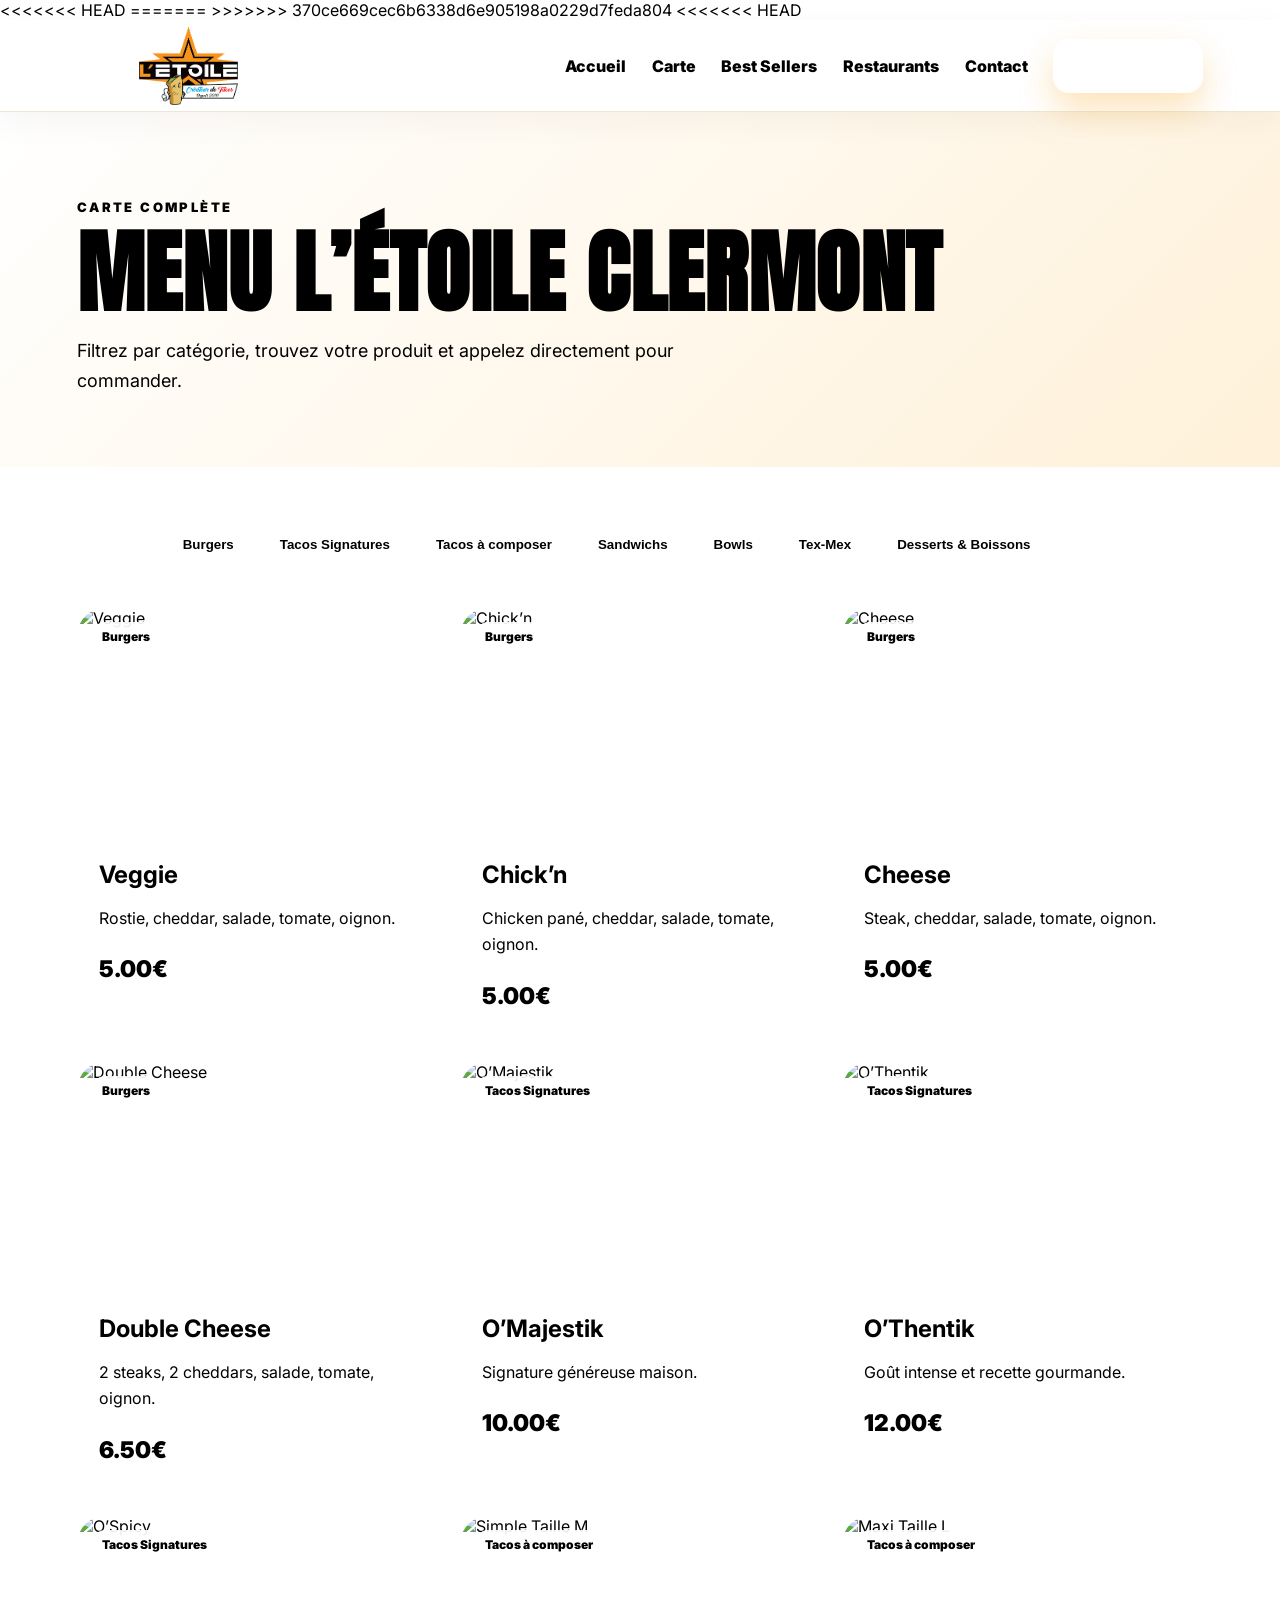
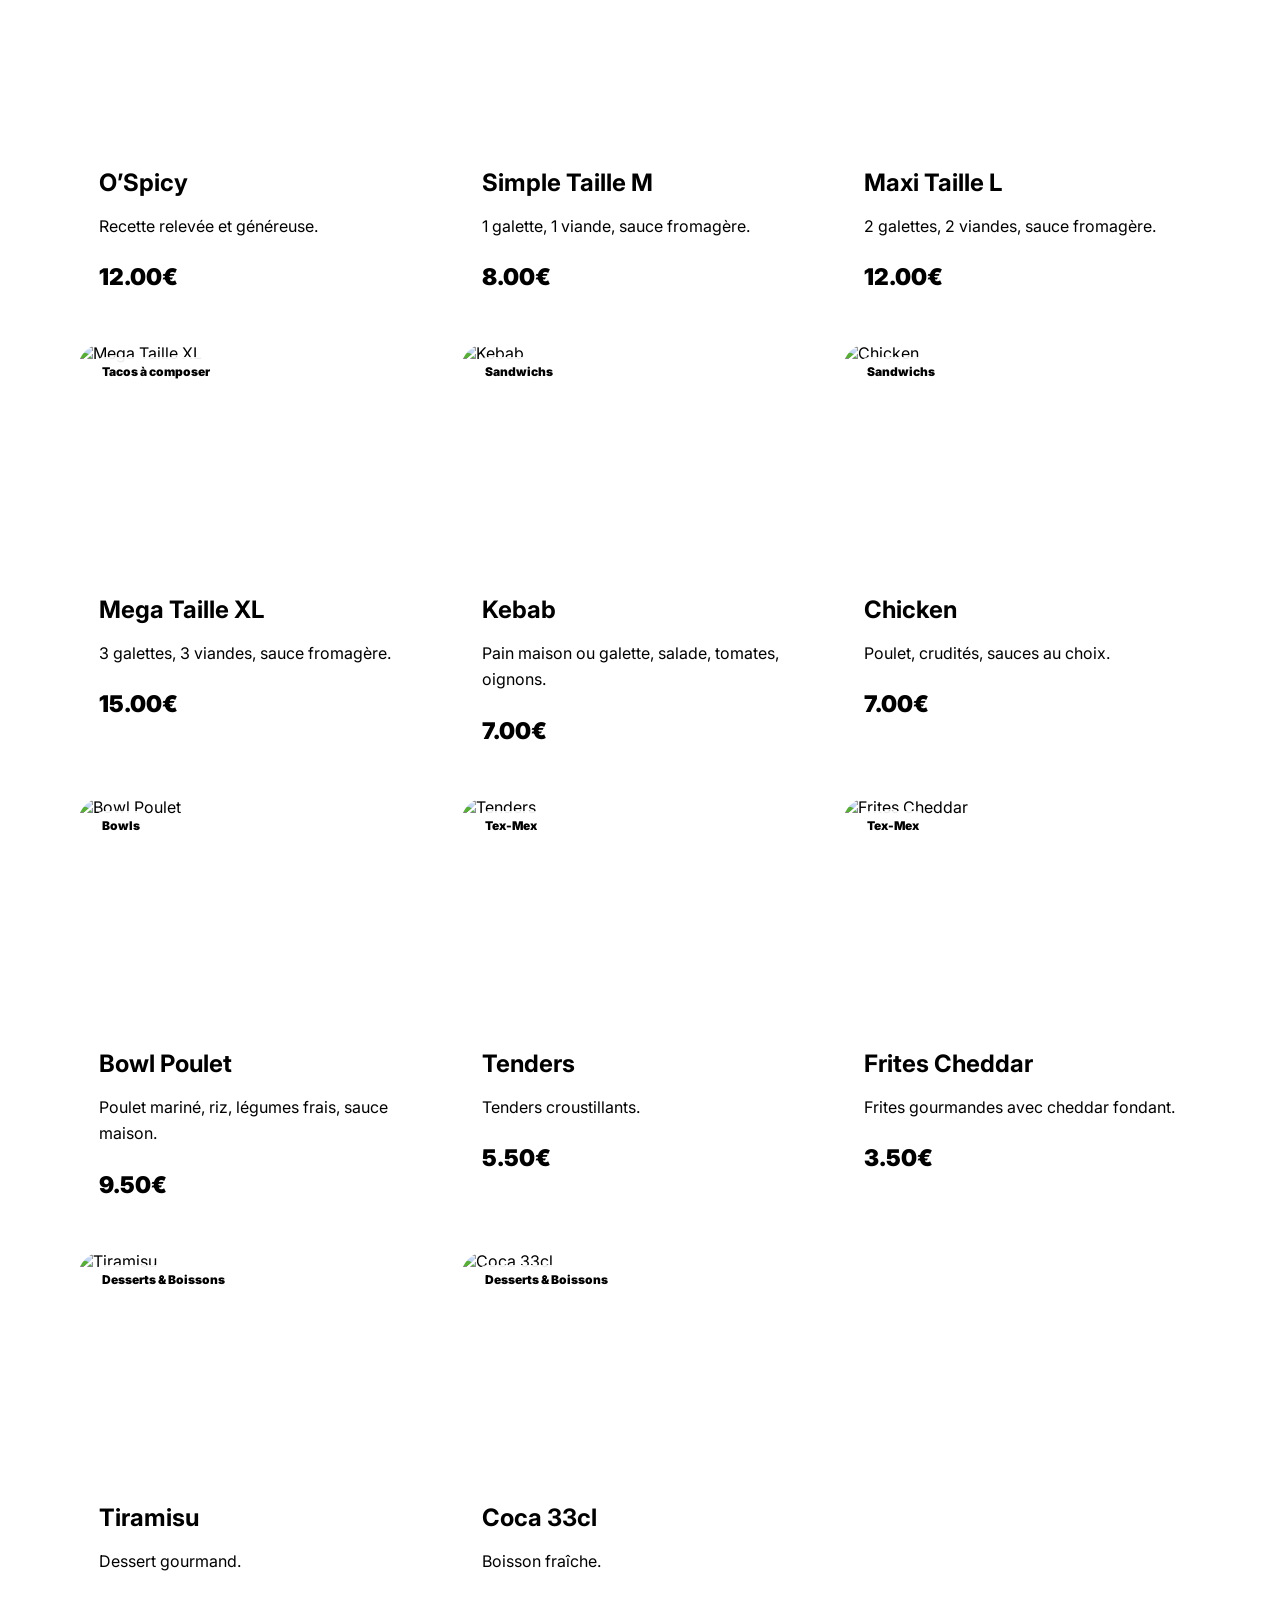
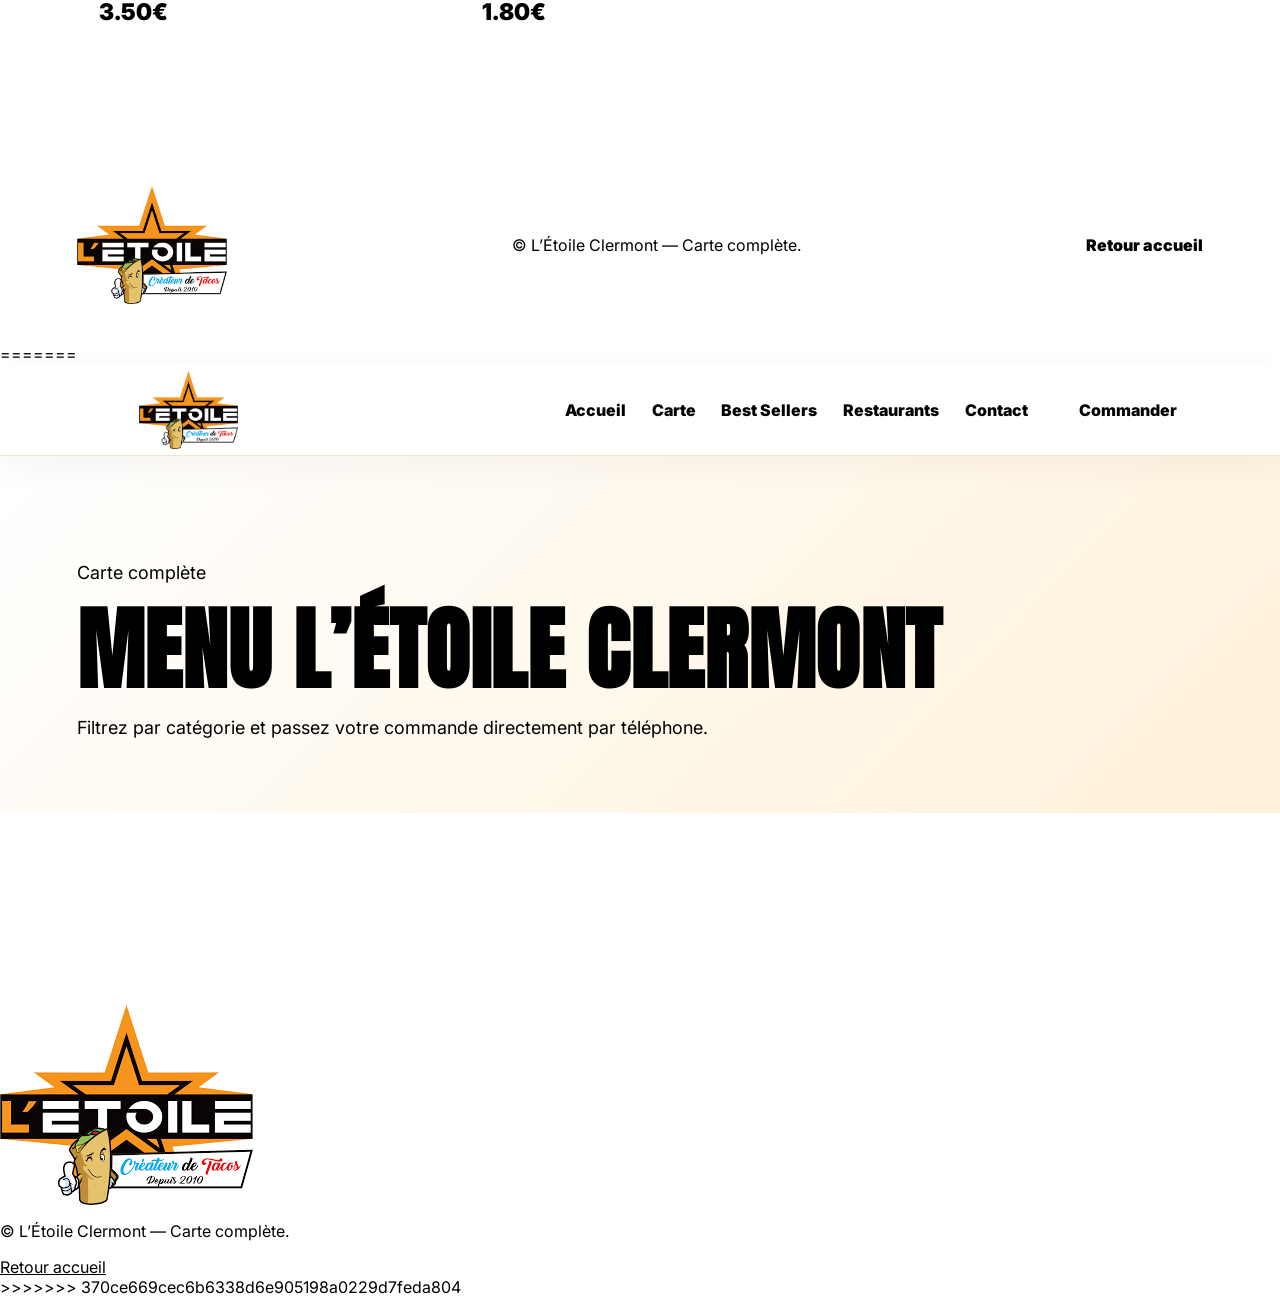
==== commit 115405ea: "dd" ====
--- a/menu.html
+++ b/menu.html
@@ -1,6 +1,7 @@
 <!doctype html>
 <html lang="fr">
 <head>
+<<<<<<< HEAD
   <meta charset="UTF-8" />
   <meta name="viewport" content="width=device-width, initial-scale=1.0" />
 
@@ -10,9 +11,17 @@
 
   <link rel="preconnect" href="https://images.unsplash.com">
   <link rel="stylesheet" href="style.css" />
+=======
+  <meta charset="UTF-8">
+  <meta name="viewport" content="width=device-width, initial-scale=1.0">
+  <title>Carte — L’Étoile Clermont-Ferrand</title>
+  <meta name="description" content="Carte complète L’Étoile Clermont-Ferrand : tacos, burgers, sandwichs, bowls, desserts et boissons.">
+  <link rel="stylesheet" href="style.css">
+>>>>>>> 370ce669cec6b6338d6e905198a0229d7feda804
 </head>
 
 <body class="menu-page">
+<<<<<<< HEAD
   <header class="site-header">
     <a class="brand" href="index.html" aria-label="Accueil L’Étoile Clermont">
       <img src="assets/logo.png" alt="L’Étoile Clermont" />
@@ -55,5 +64,49 @@
 
   <script src="menu-data.js"></script>
   <script src="script.js"></script>
+=======
+
+<header class="site-header">
+  <a class="brand" href="index.html"><img src="assets/logo.png" alt="L'Étoile Clermont"></a>
+  <button class="menu-toggle" aria-label="Menu"><span></span><span></span><span></span></button>
+  <nav class="main-nav">
+    <a href="index.html">Accueil</a>
+    <a class="active" href="menu.html">Carte</a>
+    <a href="index.html#best">Best Sellers</a>
+    <a href="index.html#restaurants">Restaurants</a>
+    <a href="index.html#contact">Contact</a>
+    <a class="btn" href="tel:0473905738">Commander</a>
+  </nav>
+</header>
+
+<main>
+  <section class="menu-hero">
+    <p class="eyebrow">Carte complète</p>
+    <h1>Menu L’Étoile Clermont</h1>
+    <p>Filtrez par catégorie et passez votre commande directement par téléphone.</p>
+  </section>
+
+  <section class="menu-zone">
+    <div class="filters" id="filters"></div>
+    <div class="menu-grid" id="menuGrid"></div>
+  </section>
+</main>
+
+<footer>
+  <img src="assets/logo.png" alt="L'Étoile">
+  <p>© L’Étoile Clermont — Carte complète.</p>
+  <a href="index.html">Retour accueil</a>
+</footer>
+
+<a class="mobile-call-fab" href="tel:0473905738" aria-label="Appeler L’Étoile Clermont">
+  <svg viewBox="0 0 24 24" fill="none" stroke="currentColor" stroke-width="2.5" stroke-linecap="round" stroke-linejoin="round">
+    <path d="M22 16.92v3a2 2 0 0 1-2.18 2 19.79 19.79 0 0 1-8.63-3.07 19.5 19.5 0 0 1-6-6 19.79 19.79 0 0 1-3.07-8.67A2 2 0 0 1 4.11 2h3a2 2 0 0 1 2 1.72 12.84 12.84 0 0 0 .7 2.81 2 2 0 0 1-.45 2.11L8.09 9.91a16 16 0 0 0 6 6l1.27-1.27a2 2 0 0 1 2.11-.45 12.84 12.84 0 0 0 2.81.7A2 2 0 0 1 22 16.92z"></path>
+  </svg>
+  <span>Appeler</span>
+</a>
+
+<script src="menu-data.js"></script>
+<script src="script.js"></script>
+>>>>>>> 370ce669cec6b6338d6e905198a0229d7feda804
 </body>
 </html>
--- a/style.css
+++ b/style.css
@@ -1,5 +1,6 @@
 @import url('https://fonts.googleapis.com/css2?family=Anton&family=Inter:wght@400;500;600;700;800;900&display=swap');
 
+<<<<<<< HEAD
 :root{
   --bg:#fff7ea;
   --cream:#fff1d9;
@@ -656,4 +657,718 @@
   .hero,.section,.menu-zone,.menu-hero{padding-left:16px;padding-right:16px}
   .hero-card-big{min-height:220px}
   .hero-card{min-height:132px}
-}
+=======
+:root {
+  --bg: #fffaf3;
+  --white: #fff;
+  --text: #111;
+  --muted: #666;
+  --orange: #f49a00;
+  --orange2: #ff7a00;
+  --line: #ece2d2;
+  --shadow: 0 22px 60px rgba(40,24,0,.09);
+}
+
+* { box-sizing: border-box; }
+html { scroll-behavior: smooth; }
+
+body {
+  margin: 0;
+  background: linear-gradient(180deg, #fff, #fffaf3 72%, #fff);
+  color: var(--text);
+  font-family: Inter, system-ui, Arial, sans-serif;
+  overflow-x: hidden;
+  opacity: 1;
+  transition: opacity .22s ease;
+}
+
+body.page-exit { opacity: 0; }
+a { color: inherit; }
+
+.site-header {
+  height: 92px;
+  position: sticky;
+  top: 0;
+  z-index: 1000;
+  display: flex;
+  align-items: center;
+  padding: 0 clamp(22px, 7vw, 120px);
+  background: rgba(255,255,255,.9);
+  backdrop-filter: blur(18px);
+  border-bottom: 1px solid var(--line);
+}
+
+.brand {
+  display: flex;
+  align-items: center;
+  width: 250px;
+  min-width: 250px;
+  height: 80px;
+  overflow: hidden;
+}
+
+.brand img {
+  width: 230px;
+  max-height: 100%;
+  object-fit: contain;
+}
+
+.menu-toggle {
+  display: none;
+  background: none;
+  border: none;
+  cursor: pointer;
+  padding: 10px;
+  margin-left: auto;
+}
+
+.menu-toggle span {
+  display: block;
+  width: 26px;
+  height: 2.5px;
+  background: var(--text);
+  margin: 6px 0;
+  transition: .25s;
+}
+
+.main-nav {
+  margin-left: auto;
+  display: flex;
+  align-items: center;
+  gap: clamp(15px, 3vw, 34px);
+  font-weight: 600;
+  font-size: 15px;
+}
+
+.main-nav a {
+  text-decoration: none;
+  color: var(--text);
+  opacity: .75;
+  transition: opacity .2s;
+  padding: 8px 0;
+}
+
+.main-nav a:hover, .main-nav a.active {
+  opacity: 1;
+  color: var(--orange);
+}
+
+.main-nav .btn {
+  background: var(--text);
+  color: #fff;
+  padding: 13px 28px;
+  border-radius: 999px;
+  opacity: 1;
+  transition: transform .2s, background .2s;
+}
+
+.main-nav .btn:hover {
+  background: var(--orange);
+  transform: translateY(-2px);
+}
+
+.hero {
+  display: grid;
+  grid-template-columns: 1.1fr 0.9fr;
+  align-items: center;
+  gap: 40px;
+  padding: 80px clamp(22px, 7vw, 120px);
+  max-width: 1400px;
+  margin: 0 auto;
+}
+
+.hero-text { max-width: 580px; }
+
+.eyebrow {
+  font-weight: 800;
+  text-transform: uppercase;
+  letter-spacing: 2px;
+  color: var(--orange);
+  font-size: 14px;
+  margin: 0 0 16px;
+}
+
+.hero h1 {
+  font-family: 'Anton', sans-serif;
+  font-size: clamp(46px, 5.5vw, 84px);
+  line-height: .95;
+  text-transform: uppercase;
+  margin: 0 0 24px;
+  letter-spacing: -1px;
+}
+
+.hero p {
+  font-size: clamp(16px, 1.2vw, 19px);
+  line-height: 1.6;
+  color: var(--muted);
+  margin: 0 0 38px;
+}
+
+.actions {
+  display: flex;
+  align-items: center;
+  gap: 20px;
+  flex-wrap: wrap;
+}
+
+.actions .btn {
+  display: inline-flex;
+  align-items: center;
+  justify-content: center;
+  padding: 18px 38px;
+  border-radius: 999px;
+  font-weight: 700;
+  text-decoration: none;
+  font-size: 16px;
+  transition: .25s;
+}
+
+.actions .btn.primary {
+  background: linear-gradient(135deg, var(--orange), var(--orange2));
+  color: #fff;
+  box-shadow: 0 14px 34px rgba(244,154,0,.25);
+}
+
+.actions .btn.primary:hover {
+  transform: translateY(-3px);
+  box-shadow: 0 18px 40px rgba(244,154,0,.35);
+}
+
+.actions .btn.secondary {
+  background: var(--white);
+  color: var(--text);
+  border: 1px solid var(--line);
+}
+
+.actions .btn.secondary:hover {
+  background: var(--bg);
+  transform: translateY(-3px);
+}
+
+.hero-food {
+  position: relative;
+  height: 520px;
+  width: 100%;
+}
+
+.wrap, .burger, .fries {
+  position: absolute;
+  background-size: contain;
+  background-repeat: no-repeat;
+  background-position: center;
+}
+
+.wrap {
+  width: 65%;
+  height: 340px;
+  background-image: url('https://images.unsplash.com/photo-1571091718767-18b5b1457add?auto=format&fit=crop&w=600&q=80');
+  border-radius: 32px;
+  top: 110px;
+  left: 0;
+  box-shadow: var(--shadow);
+  transform: rotate(-3deg);
+}
+
+.burger {
+  width: 60%;
+  height: 360px;
+  background-image: url('https://images.unsplash.com/photo-1568901346375-23c9450c58cd?auto=format&fit=crop&w=600&q=80');
+  border-radius: 32px;
+  top: 40px;
+  left: 35%;
+  box-shadow: var(--shadow);
+  z-index: 2;
+}
+
+.fries {
+  width: 40%;
+  height: 280px;
+  background-image: url('https://images.unsplash.com/photo-1573080496219-bb080dd4f877?auto=format&fit=crop&w=500&q=80');
+  border-radius: 32px;
+  top: 200px;
+  left: 55%;
+  box-shadow: var(--shadow);
+  z-index: 3;
+  transform: rotate(5deg);
+}
+
+.section-title {
+  text-align: center;
+  padding: 60px clamp(22px, 7vw, 120px) 20px;
+  max-width: 800px;
+  margin: 0 auto;
+}
+
+.section-title h2 {
+  font-family: 'Anton', sans-serif;
+  font-size: clamp(36px, 4vw, 54px);
+  text-transform: uppercase;
+  margin: 0 0 12px;
+}
+
+.section-title p {
+  color: var(--muted);
+  font-size: 16px;
+  margin: 0;
+}
+
+.layout {
+  display: grid;
+  grid-template-columns: 1fr 380px;
+  gap: 48px;
+  padding: 0 clamp(22px, 7vw, 120px) 80px;
+  max-width: 1400px;
+  margin: 0 auto;
+}
+
+.cards {
+  display: grid;
+  grid-template-columns: repeat(2, 1fr);
+  gap: 30px;
+}
+
+.menu-card {
+  background: var(--white);
+  border: 1px solid var(--line);
+  border-radius: 28px;
+  padding: 0;
+  position: relative;
+  transition: transform .3s ease, box-shadow .3s ease;
+  overflow: hidden;
+  display: flex;
+  flex-direction: column;
+}
+
+.menu-card:hover {
+  transform: translateY(-6px);
+  box-shadow: var(--shadow);
+}
+
+.menu-card img {
+  width: 100%;
+  height: 250px;
+  object-fit: cover;
+  transition: transform .5s;
+}
+
+.menu-card:hover img { transform: scale(1.04); }
+
+.menu-card .body {
+  padding: 26px;
+  display: flex;
+  flex-direction: column;
+  flex: 1;
+}
+
+.menu-card .cat {
+  position: absolute;
+  top: 18px;
+  left: 18px;
+  background: rgba(255,255,255,.95);
+  backdrop-filter: blur(8px);
+  padding: 6px 14px;
+  border-radius: 999px;
+  font-size: 12px;
+  font-weight: 700;
+  color: var(--text);
+  z-index: 10;
+  border: 1px solid rgba(0,0,0,.05);
+}
+
+.menu-card h3 {
+  margin: 0 0 8px;
+  font-size: 22px;
+  font-weight: 800;
+}
+
+.menu-card p {
+  margin: 0 0 20px;
+  color: var(--muted);
+  font-size: 14px;
+  line-height: 1.5;
+  flex: 1;
+}
+
+.price {
+  display: flex;
+  align-items: center;
+  justify-content: space-between;
+  margin-top: auto;
+  border-top: 1px dashed var(--line);
+  padding-top: 18px;
+}
+
+.price span {
+  font-family: 'Anton', sans-serif;
+  font-size: 24px;
+  color: var(--text);
+}
+
+.mini-order {
+  background: var(--bg);
+  color: var(--text);
+  text-decoration: none;
+  padding: 10px 20px;
+  border-radius: 999px;
+  font-weight: 700;
+  font-size: 13px;
+  border: 1px solid var(--line);
+  transition: .2s;
+}
+
+.mini-order:hover {
+  background: var(--text);
+  color: #fff;
+  border-color: var(--text);
+}
+
+.side {
+  display: flex;
+  flex-direction: column;
+  gap: 30px;
+}
+
+.panel {
+  background: var(--white);
+  border: 1px solid var(--line);
+  border-radius: 28px;
+  padding: 30px;
+}
+
+.panel h2 {
+  font-family: 'Anton', sans-serif;
+  font-size: 24px;
+  text-transform: uppercase;
+  margin: 0 0 20px;
+}
+
+.restaurant {
+  display: flex;
+  gap: 16px;
+  align-items: flex-start;
+  padding-bottom: 20px;
+  border-bottom: 1px dashed var(--line);
+  margin-bottom: 20px;
+}
+
+.restaurant:last-child {
+  border: none;
+  margin: 0;
+  padding: 0;
+}
+
+.restaurant img {
+  width: 74px;
+  height: 74px;
+  border-radius: 18px;
+  object-fit: cover;
+}
+
+.restaurant h3 {
+  margin: 0 0 6px;
+  font-size: 16px;
+  font-weight: 700;
+}
+
+.restaurant a {
+  display: block;
+  font-size: 13px;
+  color: var(--muted);
+  text-decoration: none;
+  margin-bottom: 4px;
+}
+
+.restaurant .phone {
+  color: var(--orange);
+  font-weight: 700;
+}
+
+.delivery div {
+  display: grid;
+  grid-template-columns: 1fr 1fr;
+  gap: 12px;
+}
+
+.delivery a {
+  display: flex;
+  align-items: center;
+  justify-content: center;
+  height: 54px;
+  border-radius: 16px;
+  border: 1px solid var(--line);
+  text-decoration: none;
+  font-weight: 700;
+  font-size: 14px;
+  background: var(--bg);
+  transition: .2s;
+}
+
+.delivery a:hover {
+  background: var(--text);
+  color: #fff;
+}
+
+.maps {
+  display: grid;
+  grid-template-columns: 1fr 1fr;
+  gap: 30px;
+  padding: 0 clamp(22px, 7vw, 120px) 80px;
+  max-width: 1400px;
+  margin: 0 auto;
+}
+
+.maps iframe {
+  width: 100%;
+  height: 350px;
+  border: 1px solid var(--line);
+  border-radius: 28px;
+  background: #fff;
+}
+
+footer {
+  background: var(--white);
+  border-top: 1px solid var(--line);
+  padding: 40px clamp(22px, 7vw, 120px);
+  display: flex;
+  align-items: center;
+  justify-content: space-between;
+  max-width: 1400px;
+  margin: 0 auto;
+}
+
+footer img { width: 150px; }
+footer p { color: var(--muted); font-size: 14px; }
+footer a { color: var(--orange); font-weight: 900; text-decoration: none; }
+
+.reveal {
+  opacity: 0;
+  transform: translateY(16px);
+  transition: .55s;
+}
+
+.reveal.show {
+  opacity: 1;
+  transform: none;
+}
+
+.menu-page .menu-hero {
+  text-align: center;
+  padding: 80px clamp(22px, 7vw, 120px) 40px;
+  max-width: 800px;
+  margin: 0 auto;
+}
+
+.menu-page .menu-hero h1 {
+  font-family: 'Anton', sans-serif;
+  font-size: clamp(42px, 5vw, 68px);
+  text-transform: uppercase;
+  margin: 0 0 12px;
+}
+
+.menu-page .menu-hero p { color: var(--muted); font-size: 16px; margin: 0; }
+
+.menu-zone {
+  max-width: 1400px;
+  margin: 0 auto;
+  padding: 0 clamp(22px, 7vw, 120px) 80px;
+}
+
+.filters {
+  display: flex;
+  justify-content: center;
+  gap: 12px;
+  margin-bottom: 40px;
+  flex-wrap: wrap;
+}
+
+.filters button {
+  background: var(--white);
+  border: 1px solid var(--line);
+  padding: 12px 24px;
+  border-radius: 999px;
+  font-weight: 600;
+  font-size: 14px;
+  cursor: pointer;
+  transition: .2s;
+  color: var(--text);
+}
+
+.filters button:hover, .filters button.active {
+  background: var(--text);
+  color: #fff;
+  border-color: var(--text);
+  box-shadow: 0 8px 20px rgba(0,0,0,.05);
+}
+
+.menu-grid {
+  display: grid;
+  grid-template-columns: repeat(3, 1fr);
+  gap: 30px;
+}
+
+/* ==========================================================================
+   Premium Responsive Media Queries (M9addin l l-Mobile 100%)
+   ========================================================================== */
+
+@media (max-width: 1150px) {
+  .layout { grid-template-columns: 1fr; }
+  .side { display: grid; grid-template-columns: 1fr 1fr; gap: 20px; }
+  .cards { grid-template-columns: repeat(2, 1fr); }
+  .menu-grid { grid-template-columns: repeat(2, 1fr); }
+}
+
+@media (max-width: 900px) {
+  .site-header { height: 82px; padding: 0 24px; }
+  .brand { width: 190px; min-width: 190px; }
+  .brand img { width: 180px; }
+  
+  .menu-toggle { display: block; }
+  
+  .main-nav {
+    position: absolute;
+    top: 82px; left: 0; right: 0;
+    flex-direction: column;
+    align-items: stretch;
+    background: rgba(255, 255, 255, 0.98);
+    backdrop-filter: blur(20px);
+    border-bottom: 1px solid var(--line);
+    padding: 24px;
+    opacity: 0;
+    pointer-events: none;
+    transform: translateY(-10px);
+    transition: .25s ease;
+    box-shadow: 0 20px 40px rgba(0,0,0,0.06);
+    gap: 14px;
+  }
+  
+  .main-nav.open {
+    opacity: 1;
+    pointer-events: auto;
+    transform: none;
+  }
+  
+  .main-nav a {
+    width: 100%;
+    padding: 10px 4px;
+    border-bottom: 1px solid rgba(0,0,0,0.03);
+  }
+  .main-nav .btn { text-align: center; margin-top: 8px; }
+  
+  .hero {
+    grid-template-columns: 1fr;
+    padding: 40px 24px 48px;
+    text-align: center;
+    gap: 32px;
+  }
+  
+  .hero-text { max-width: 100%; margin: 0 auto; }
+  .hero h1 { font-size: 52px; margin-bottom: 16px; }
+  .hero p { margin-bottom: 28px; }
+  .actions { justify-content: center; }
+  
+  .hero-food { height: 320px; order: -1; }
+  .wrap { width: 45%; height: 220px; top: 60px; left: 5%; }
+  .burger { width: 50%; height: 240px; left: 28%; top: 20px; }
+  .fries { width: 32%; height: 200px; left: 63%; top: 80px; }
+  
+  .layout, .maps, .menu-zone { padding-left: 24px; padding-right: 24px; }
+  .side, .maps { grid-template-columns: 1fr; }
+}
+
+@media (max-width: 620px) {
+  /* whitespace improvements */
+  .section-title { padding-top: 48px; padding-bottom: 12px; }
+  .layout { gap: 32px; padding-bottom: 60px; }
+  .maps { gap: 20px; padding-bottom: 60px; }
+  .maps iframe { height: 260px; border-radius: 20px; }
+  
+  .hero h1 { font-size: 40px; }
+  .actions .btn { width: 100%; padding: 16px 24px; }
+  
+  /* Food items display perfectly centered without chaos */
+  .hero-food { height: 260px; margin-bottom: 10px; }
+  .wrap { width: 46%; height: 180px; top: 50px; left: 4%; border-radius: 20px; }
+  .burger { width: 52%; height: 200px; left: 25%; top: 15px; border-radius: 20px; }
+  .fries { width: 34%; height: 165px; left: 62%; top: 65px; border-radius: 20px; }
+  
+  /* Menu card vertical stacking and airiness */
+  .cards, .menu-grid { grid-template-columns: 1fr; gap: 24px; }
+  .menu-card { border-radius: 22px; }
+  .menu-card img { height: 210px; }
+  .menu-card .body { padding: 20px; }
+  .menu-card h3 { font-size: 20px; }
+  
+  /* Interactive mobile filters row (Horizontal swipe/scroll) */
+  .filters {
+    justify-content: flex-start;
+    flex-wrap: nowrap;
+    overflow-x: auto;
+    -webkit-overflow-scrolling: touch;
+    padding: 4px 4px 16px;
+    margin-bottom: 24px;
+    scrollbar-width: none;
+  }
+  .filters::-webkit-scrollbar { display: none; }
+  .filters button {
+    flex: 0 0 auto;
+    padding: 10px 20px;
+    font-size: 13px;
+  }
+  
+  /* Interactive 2-Column Grid only for compact items (Boissons/Desserts) */
+  .menu-grid.compact-menu {
+    grid-template-columns: repeat(2, minmax(0, 1fr));
+    gap: 14px;
+  }
+  .menu-grid.compact-menu .menu-card { border-radius: 16px; }
+  .menu-grid.compact-menu .menu-card img { height: 120px; }
+  .menu-grid.compact-menu .menu-card .body { padding: 12px; }
+  .menu-grid.compact-menu .menu-card h3 { font-size: 15px; margin-bottom: 4px; }
+  .menu-grid.compact-menu .menu-card p { font-size: 12px; line-height: 1.4; margin-bottom: 12px; }
+  .menu-grid.compact-menu .price { padding-top: 10px; flex-direction: column; align-items: flex-start; gap: 8px; }
+  .menu-grid.compact-menu .price span { font-size: 18px; }
+  .menu-grid.compact-menu .mini-order { width: 100%; text-align: center; padding: 8px; font-size: 11px; }
+  
+  footer { flex-direction: column; text-align: center; gap: 16px; padding: 32px 24px; }
+  
+  /* Premium Floating Action Button (FAB) */
+  .mobile-call-fab {
+    position: fixed;
+    right: 20px;
+    bottom: 20px;
+    z-index: 9999;
+    display: inline-flex;
+    align-items: center;
+    justify-content: center;
+    gap: 8px;
+    min-height: 52px;
+    padding: 0 22px;
+    border-radius: 999px;
+    background: linear-gradient(135deg, var(--orange), var(--orange2));
+    color: #fff;
+    text-decoration: none;
+    font-weight: 800;
+    font-size: 15px;
+    box-shadow: 0 12px 30px rgba(244, 154, 0, 0.4);
+    border: 1px solid rgba(255, 255, 255, 0.3);
+    transition: transform 0.2s;
+  }
+  .mobile-call-fab:active { transform: scale(0.95); }
+  .mobile-call-fab svg { width: 18px; height: 18px; fill: currentColor; }
+  
+  body { padding-bottom: 76px; }
+}
+
+/* Custom alignment for icons and delivery placeholders */
+.map-link {
+  display: inline-flex!important;
+  align-items: flex-start;
+  gap: 7px;
+  color: var(--muted);
+  text-decoration: none;
+  line-height: 1.45;
+  transition: color .2s ease;
+>>>>>>> 370ce669cec6b6338d6e905198a0229d7feda804
+}
+.map-link:hover { color: var(--orange); }
+.map-link svg { margin-top: 2px; flex-shrink: 0; }
--- a/style.css
+++ b/style.css
@@ -1,5 +1,6 @@
 @import url('https://fonts.googleapis.com/css2?family=Anton&family=Inter:wght@400;500;600;700;800;900&display=swap');
 
+<<<<<<< HEAD
 :root{
   --bg:#fff7ea;
   --cream:#fff1d9;
@@ -656,4 +657,718 @@
   .hero,.section,.menu-zone,.menu-hero{padding-left:16px;padding-right:16px}
   .hero-card-big{min-height:220px}
   .hero-card{min-height:132px}
-}
+=======
+:root {
+  --bg: #fffaf3;
+  --white: #fff;
+  --text: #111;
+  --muted: #666;
+  --orange: #f49a00;
+  --orange2: #ff7a00;
+  --line: #ece2d2;
+  --shadow: 0 22px 60px rgba(40,24,0,.09);
+}
+
+* { box-sizing: border-box; }
+html { scroll-behavior: smooth; }
+
+body {
+  margin: 0;
+  background: linear-gradient(180deg, #fff, #fffaf3 72%, #fff);
+  color: var(--text);
+  font-family: Inter, system-ui, Arial, sans-serif;
+  overflow-x: hidden;
+  opacity: 1;
+  transition: opacity .22s ease;
+}
+
+body.page-exit { opacity: 0; }
+a { color: inherit; }
+
+.site-header {
+  height: 92px;
+  position: sticky;
+  top: 0;
+  z-index: 1000;
+  display: flex;
+  align-items: center;
+  padding: 0 clamp(22px, 7vw, 120px);
+  background: rgba(255,255,255,.9);
+  backdrop-filter: blur(18px);
+  border-bottom: 1px solid var(--line);
+}
+
+.brand {
+  display: flex;
+  align-items: center;
+  width: 250px;
+  min-width: 250px;
+  height: 80px;
+  overflow: hidden;
+}
+
+.brand img {
+  width: 230px;
+  max-height: 100%;
+  object-fit: contain;
+}
+
+.menu-toggle {
+  display: none;
+  background: none;
+  border: none;
+  cursor: pointer;
+  padding: 10px;
+  margin-left: auto;
+}
+
+.menu-toggle span {
+  display: block;
+  width: 26px;
+  height: 2.5px;
+  background: var(--text);
+  margin: 6px 0;
+  transition: .25s;
+}
+
+.main-nav {
+  margin-left: auto;
+  display: flex;
+  align-items: center;
+  gap: clamp(15px, 3vw, 34px);
+  font-weight: 600;
+  font-size: 15px;
+}
+
+.main-nav a {
+  text-decoration: none;
+  color: var(--text);
+  opacity: .75;
+  transition: opacity .2s;
+  padding: 8px 0;
+}
+
+.main-nav a:hover, .main-nav a.active {
+  opacity: 1;
+  color: var(--orange);
+}
+
+.main-nav .btn {
+  background: var(--text);
+  color: #fff;
+  padding: 13px 28px;
+  border-radius: 999px;
+  opacity: 1;
+  transition: transform .2s, background .2s;
+}
+
+.main-nav .btn:hover {
+  background: var(--orange);
+  transform: translateY(-2px);
+}
+
+.hero {
+  display: grid;
+  grid-template-columns: 1.1fr 0.9fr;
+  align-items: center;
+  gap: 40px;
+  padding: 80px clamp(22px, 7vw, 120px);
+  max-width: 1400px;
+  margin: 0 auto;
+}
+
+.hero-text { max-width: 580px; }
+
+.eyebrow {
+  font-weight: 800;
+  text-transform: uppercase;
+  letter-spacing: 2px;
+  color: var(--orange);
+  font-size: 14px;
+  margin: 0 0 16px;
+}
+
+.hero h1 {
+  font-family: 'Anton', sans-serif;
+  font-size: clamp(46px, 5.5vw, 84px);
+  line-height: .95;
+  text-transform: uppercase;
+  margin: 0 0 24px;
+  letter-spacing: -1px;
+}
+
+.hero p {
+  font-size: clamp(16px, 1.2vw, 19px);
+  line-height: 1.6;
+  color: var(--muted);
+  margin: 0 0 38px;
+}
+
+.actions {
+  display: flex;
+  align-items: center;
+  gap: 20px;
+  flex-wrap: wrap;
+}
+
+.actions .btn {
+  display: inline-flex;
+  align-items: center;
+  justify-content: center;
+  padding: 18px 38px;
+  border-radius: 999px;
+  font-weight: 700;
+  text-decoration: none;
+  font-size: 16px;
+  transition: .25s;
+}
+
+.actions .btn.primary {
+  background: linear-gradient(135deg, var(--orange), var(--orange2));
+  color: #fff;
+  box-shadow: 0 14px 34px rgba(244,154,0,.25);
+}
+
+.actions .btn.primary:hover {
+  transform: translateY(-3px);
+  box-shadow: 0 18px 40px rgba(244,154,0,.35);
+}
+
+.actions .btn.secondary {
+  background: var(--white);
+  color: var(--text);
+  border: 1px solid var(--line);
+}
+
+.actions .btn.secondary:hover {
+  background: var(--bg);
+  transform: translateY(-3px);
+}
+
+.hero-food {
+  position: relative;
+  height: 520px;
+  width: 100%;
+}
+
+.wrap, .burger, .fries {
+  position: absolute;
+  background-size: contain;
+  background-repeat: no-repeat;
+  background-position: center;
+}
+
+.wrap {
+  width: 65%;
+  height: 340px;
+  background-image: url('https://images.unsplash.com/photo-1571091718767-18b5b1457add?auto=format&fit=crop&w=600&q=80');
+  border-radius: 32px;
+  top: 110px;
+  left: 0;
+  box-shadow: var(--shadow);
+  transform: rotate(-3deg);
+}
+
+.burger {
+  width: 60%;
+  height: 360px;
+  background-image: url('https://images.unsplash.com/photo-1568901346375-23c9450c58cd?auto=format&fit=crop&w=600&q=80');
+  border-radius: 32px;
+  top: 40px;
+  left: 35%;
+  box-shadow: var(--shadow);
+  z-index: 2;
+}
+
+.fries {
+  width: 40%;
+  height: 280px;
+  background-image: url('https://images.unsplash.com/photo-1573080496219-bb080dd4f877?auto=format&fit=crop&w=500&q=80');
+  border-radius: 32px;
+  top: 200px;
+  left: 55%;
+  box-shadow: var(--shadow);
+  z-index: 3;
+  transform: rotate(5deg);
+}
+
+.section-title {
+  text-align: center;
+  padding: 60px clamp(22px, 7vw, 120px) 20px;
+  max-width: 800px;
+  margin: 0 auto;
+}
+
+.section-title h2 {
+  font-family: 'Anton', sans-serif;
+  font-size: clamp(36px, 4vw, 54px);
+  text-transform: uppercase;
+  margin: 0 0 12px;
+}
+
+.section-title p {
+  color: var(--muted);
+  font-size: 16px;
+  margin: 0;
+}
+
+.layout {
+  display: grid;
+  grid-template-columns: 1fr 380px;
+  gap: 48px;
+  padding: 0 clamp(22px, 7vw, 120px) 80px;
+  max-width: 1400px;
+  margin: 0 auto;
+}
+
+.cards {
+  display: grid;
+  grid-template-columns: repeat(2, 1fr);
+  gap: 30px;
+}
+
+.menu-card {
+  background: var(--white);
+  border: 1px solid var(--line);
+  border-radius: 28px;
+  padding: 0;
+  position: relative;
+  transition: transform .3s ease, box-shadow .3s ease;
+  overflow: hidden;
+  display: flex;
+  flex-direction: column;
+}
+
+.menu-card:hover {
+  transform: translateY(-6px);
+  box-shadow: var(--shadow);
+}
+
+.menu-card img {
+  width: 100%;
+  height: 250px;
+  object-fit: cover;
+  transition: transform .5s;
+}
+
+.menu-card:hover img { transform: scale(1.04); }
+
+.menu-card .body {
+  padding: 26px;
+  display: flex;
+  flex-direction: column;
+  flex: 1;
+}
+
+.menu-card .cat {
+  position: absolute;
+  top: 18px;
+  left: 18px;
+  background: rgba(255,255,255,.95);
+  backdrop-filter: blur(8px);
+  padding: 6px 14px;
+  border-radius: 999px;
+  font-size: 12px;
+  font-weight: 700;
+  color: var(--text);
+  z-index: 10;
+  border: 1px solid rgba(0,0,0,.05);
+}
+
+.menu-card h3 {
+  margin: 0 0 8px;
+  font-size: 22px;
+  font-weight: 800;
+}
+
+.menu-card p {
+  margin: 0 0 20px;
+  color: var(--muted);
+  font-size: 14px;
+  line-height: 1.5;
+  flex: 1;
+}
+
+.price {
+  display: flex;
+  align-items: center;
+  justify-content: space-between;
+  margin-top: auto;
+  border-top: 1px dashed var(--line);
+  padding-top: 18px;
+}
+
+.price span {
+  font-family: 'Anton', sans-serif;
+  font-size: 24px;
+  color: var(--text);
+}
+
+.mini-order {
+  background: var(--bg);
+  color: var(--text);
+  text-decoration: none;
+  padding: 10px 20px;
+  border-radius: 999px;
+  font-weight: 700;
+  font-size: 13px;
+  border: 1px solid var(--line);
+  transition: .2s;
+}
+
+.mini-order:hover {
+  background: var(--text);
+  color: #fff;
+  border-color: var(--text);
+}
+
+.side {
+  display: flex;
+  flex-direction: column;
+  gap: 30px;
+}
+
+.panel {
+  background: var(--white);
+  border: 1px solid var(--line);
+  border-radius: 28px;
+  padding: 30px;
+}
+
+.panel h2 {
+  font-family: 'Anton', sans-serif;
+  font-size: 24px;
+  text-transform: uppercase;
+  margin: 0 0 20px;
+}
+
+.restaurant {
+  display: flex;
+  gap: 16px;
+  align-items: flex-start;
+  padding-bottom: 20px;
+  border-bottom: 1px dashed var(--line);
+  margin-bottom: 20px;
+}
+
+.restaurant:last-child {
+  border: none;
+  margin: 0;
+  padding: 0;
+}
+
+.restaurant img {
+  width: 74px;
+  height: 74px;
+  border-radius: 18px;
+  object-fit: cover;
+}
+
+.restaurant h3 {
+  margin: 0 0 6px;
+  font-size: 16px;
+  font-weight: 700;
+}
+
+.restaurant a {
+  display: block;
+  font-size: 13px;
+  color: var(--muted);
+  text-decoration: none;
+  margin-bottom: 4px;
+}
+
+.restaurant .phone {
+  color: var(--orange);
+  font-weight: 700;
+}
+
+.delivery div {
+  display: grid;
+  grid-template-columns: 1fr 1fr;
+  gap: 12px;
+}
+
+.delivery a {
+  display: flex;
+  align-items: center;
+  justify-content: center;
+  height: 54px;
+  border-radius: 16px;
+  border: 1px solid var(--line);
+  text-decoration: none;
+  font-weight: 700;
+  font-size: 14px;
+  background: var(--bg);
+  transition: .2s;
+}
+
+.delivery a:hover {
+  background: var(--text);
+  color: #fff;
+}
+
+.maps {
+  display: grid;
+  grid-template-columns: 1fr 1fr;
+  gap: 30px;
+  padding: 0 clamp(22px, 7vw, 120px) 80px;
+  max-width: 1400px;
+  margin: 0 auto;
+}
+
+.maps iframe {
+  width: 100%;
+  height: 350px;
+  border: 1px solid var(--line);
+  border-radius: 28px;
+  background: #fff;
+}
+
+footer {
+  background: var(--white);
+  border-top: 1px solid var(--line);
+  padding: 40px clamp(22px, 7vw, 120px);
+  display: flex;
+  align-items: center;
+  justify-content: space-between;
+  max-width: 1400px;
+  margin: 0 auto;
+}
+
+footer img { width: 150px; }
+footer p { color: var(--muted); font-size: 14px; }
+footer a { color: var(--orange); font-weight: 900; text-decoration: none; }
+
+.reveal {
+  opacity: 0;
+  transform: translateY(16px);
+  transition: .55s;
+}
+
+.reveal.show {
+  opacity: 1;
+  transform: none;
+}
+
+.menu-page .menu-hero {
+  text-align: center;
+  padding: 80px clamp(22px, 7vw, 120px) 40px;
+  max-width: 800px;
+  margin: 0 auto;
+}
+
+.menu-page .menu-hero h1 {
+  font-family: 'Anton', sans-serif;
+  font-size: clamp(42px, 5vw, 68px);
+  text-transform: uppercase;
+  margin: 0 0 12px;
+}
+
+.menu-page .menu-hero p { color: var(--muted); font-size: 16px; margin: 0; }
+
+.menu-zone {
+  max-width: 1400px;
+  margin: 0 auto;
+  padding: 0 clamp(22px, 7vw, 120px) 80px;
+}
+
+.filters {
+  display: flex;
+  justify-content: center;
+  gap: 12px;
+  margin-bottom: 40px;
+  flex-wrap: wrap;
+}
+
+.filters button {
+  background: var(--white);
+  border: 1px solid var(--line);
+  padding: 12px 24px;
+  border-radius: 999px;
+  font-weight: 600;
+  font-size: 14px;
+  cursor: pointer;
+  transition: .2s;
+  color: var(--text);
+}
+
+.filters button:hover, .filters button.active {
+  background: var(--text);
+  color: #fff;
+  border-color: var(--text);
+  box-shadow: 0 8px 20px rgba(0,0,0,.05);
+}
+
+.menu-grid {
+  display: grid;
+  grid-template-columns: repeat(3, 1fr);
+  gap: 30px;
+}
+
+/* ==========================================================================
+   Premium Responsive Media Queries (M9addin l l-Mobile 100%)
+   ========================================================================== */
+
+@media (max-width: 1150px) {
+  .layout { grid-template-columns: 1fr; }
+  .side { display: grid; grid-template-columns: 1fr 1fr; gap: 20px; }
+  .cards { grid-template-columns: repeat(2, 1fr); }
+  .menu-grid { grid-template-columns: repeat(2, 1fr); }
+}
+
+@media (max-width: 900px) {
+  .site-header { height: 82px; padding: 0 24px; }
+  .brand { width: 190px; min-width: 190px; }
+  .brand img { width: 180px; }
+  
+  .menu-toggle { display: block; }
+  
+  .main-nav {
+    position: absolute;
+    top: 82px; left: 0; right: 0;
+    flex-direction: column;
+    align-items: stretch;
+    background: rgba(255, 255, 255, 0.98);
+    backdrop-filter: blur(20px);
+    border-bottom: 1px solid var(--line);
+    padding: 24px;
+    opacity: 0;
+    pointer-events: none;
+    transform: translateY(-10px);
+    transition: .25s ease;
+    box-shadow: 0 20px 40px rgba(0,0,0,0.06);
+    gap: 14px;
+  }
+  
+  .main-nav.open {
+    opacity: 1;
+    pointer-events: auto;
+    transform: none;
+  }
+  
+  .main-nav a {
+    width: 100%;
+    padding: 10px 4px;
+    border-bottom: 1px solid rgba(0,0,0,0.03);
+  }
+  .main-nav .btn { text-align: center; margin-top: 8px; }
+  
+  .hero {
+    grid-template-columns: 1fr;
+    padding: 40px 24px 48px;
+    text-align: center;
+    gap: 32px;
+  }
+  
+  .hero-text { max-width: 100%; margin: 0 auto; }
+  .hero h1 { font-size: 52px; margin-bottom: 16px; }
+  .hero p { margin-bottom: 28px; }
+  .actions { justify-content: center; }
+  
+  .hero-food { height: 320px; order: -1; }
+  .wrap { width: 45%; height: 220px; top: 60px; left: 5%; }
+  .burger { width: 50%; height: 240px; left: 28%; top: 20px; }
+  .fries { width: 32%; height: 200px; left: 63%; top: 80px; }
+  
+  .layout, .maps, .menu-zone { padding-left: 24px; padding-right: 24px; }
+  .side, .maps { grid-template-columns: 1fr; }
+}
+
+@media (max-width: 620px) {
+  /* whitespace improvements */
+  .section-title { padding-top: 48px; padding-bottom: 12px; }
+  .layout { gap: 32px; padding-bottom: 60px; }
+  .maps { gap: 20px; padding-bottom: 60px; }
+  .maps iframe { height: 260px; border-radius: 20px; }
+  
+  .hero h1 { font-size: 40px; }
+  .actions .btn { width: 100%; padding: 16px 24px; }
+  
+  /* Food items display perfectly centered without chaos */
+  .hero-food { height: 260px; margin-bottom: 10px; }
+  .wrap { width: 46%; height: 180px; top: 50px; left: 4%; border-radius: 20px; }
+  .burger { width: 52%; height: 200px; left: 25%; top: 15px; border-radius: 20px; }
+  .fries { width: 34%; height: 165px; left: 62%; top: 65px; border-radius: 20px; }
+  
+  /* Menu card vertical stacking and airiness */
+  .cards, .menu-grid { grid-template-columns: 1fr; gap: 24px; }
+  .menu-card { border-radius: 22px; }
+  .menu-card img { height: 210px; }
+  .menu-card .body { padding: 20px; }
+  .menu-card h3 { font-size: 20px; }
+  
+  /* Interactive mobile filters row (Horizontal swipe/scroll) */
+  .filters {
+    justify-content: flex-start;
+    flex-wrap: nowrap;
+    overflow-x: auto;
+    -webkit-overflow-scrolling: touch;
+    padding: 4px 4px 16px;
+    margin-bottom: 24px;
+    scrollbar-width: none;
+  }
+  .filters::-webkit-scrollbar { display: none; }
+  .filters button {
+    flex: 0 0 auto;
+    padding: 10px 20px;
+    font-size: 13px;
+  }
+  
+  /* Interactive 2-Column Grid only for compact items (Boissons/Desserts) */
+  .menu-grid.compact-menu {
+    grid-template-columns: repeat(2, minmax(0, 1fr));
+    gap: 14px;
+  }
+  .menu-grid.compact-menu .menu-card { border-radius: 16px; }
+  .menu-grid.compact-menu .menu-card img { height: 120px; }
+  .menu-grid.compact-menu .menu-card .body { padding: 12px; }
+  .menu-grid.compact-menu .menu-card h3 { font-size: 15px; margin-bottom: 4px; }
+  .menu-grid.compact-menu .menu-card p { font-size: 12px; line-height: 1.4; margin-bottom: 12px; }
+  .menu-grid.compact-menu .price { padding-top: 10px; flex-direction: column; align-items: flex-start; gap: 8px; }
+  .menu-grid.compact-menu .price span { font-size: 18px; }
+  .menu-grid.compact-menu .mini-order { width: 100%; text-align: center; padding: 8px; font-size: 11px; }
+  
+  footer { flex-direction: column; text-align: center; gap: 16px; padding: 32px 24px; }
+  
+  /* Premium Floating Action Button (FAB) */
+  .mobile-call-fab {
+    position: fixed;
+    right: 20px;
+    bottom: 20px;
+    z-index: 9999;
+    display: inline-flex;
+    align-items: center;
+    justify-content: center;
+    gap: 8px;
+    min-height: 52px;
+    padding: 0 22px;
+    border-radius: 999px;
+    background: linear-gradient(135deg, var(--orange), var(--orange2));
+    color: #fff;
+    text-decoration: none;
+    font-weight: 800;
+    font-size: 15px;
+    box-shadow: 0 12px 30px rgba(244, 154, 0, 0.4);
+    border: 1px solid rgba(255, 255, 255, 0.3);
+    transition: transform 0.2s;
+  }
+  .mobile-call-fab:active { transform: scale(0.95); }
+  .mobile-call-fab svg { width: 18px; height: 18px; fill: currentColor; }
+  
+  body { padding-bottom: 76px; }
+}
+
+/* Custom alignment for icons and delivery placeholders */
+.map-link {
+  display: inline-flex!important;
+  align-items: flex-start;
+  gap: 7px;
+  color: var(--muted);
+  text-decoration: none;
+  line-height: 1.45;
+  transition: color .2s ease;
+>>>>>>> 370ce669cec6b6338d6e905198a0229d7feda804
+}
+.map-link:hover { color: var(--orange); }
+.map-link svg { margin-top: 2px; flex-shrink: 0; }
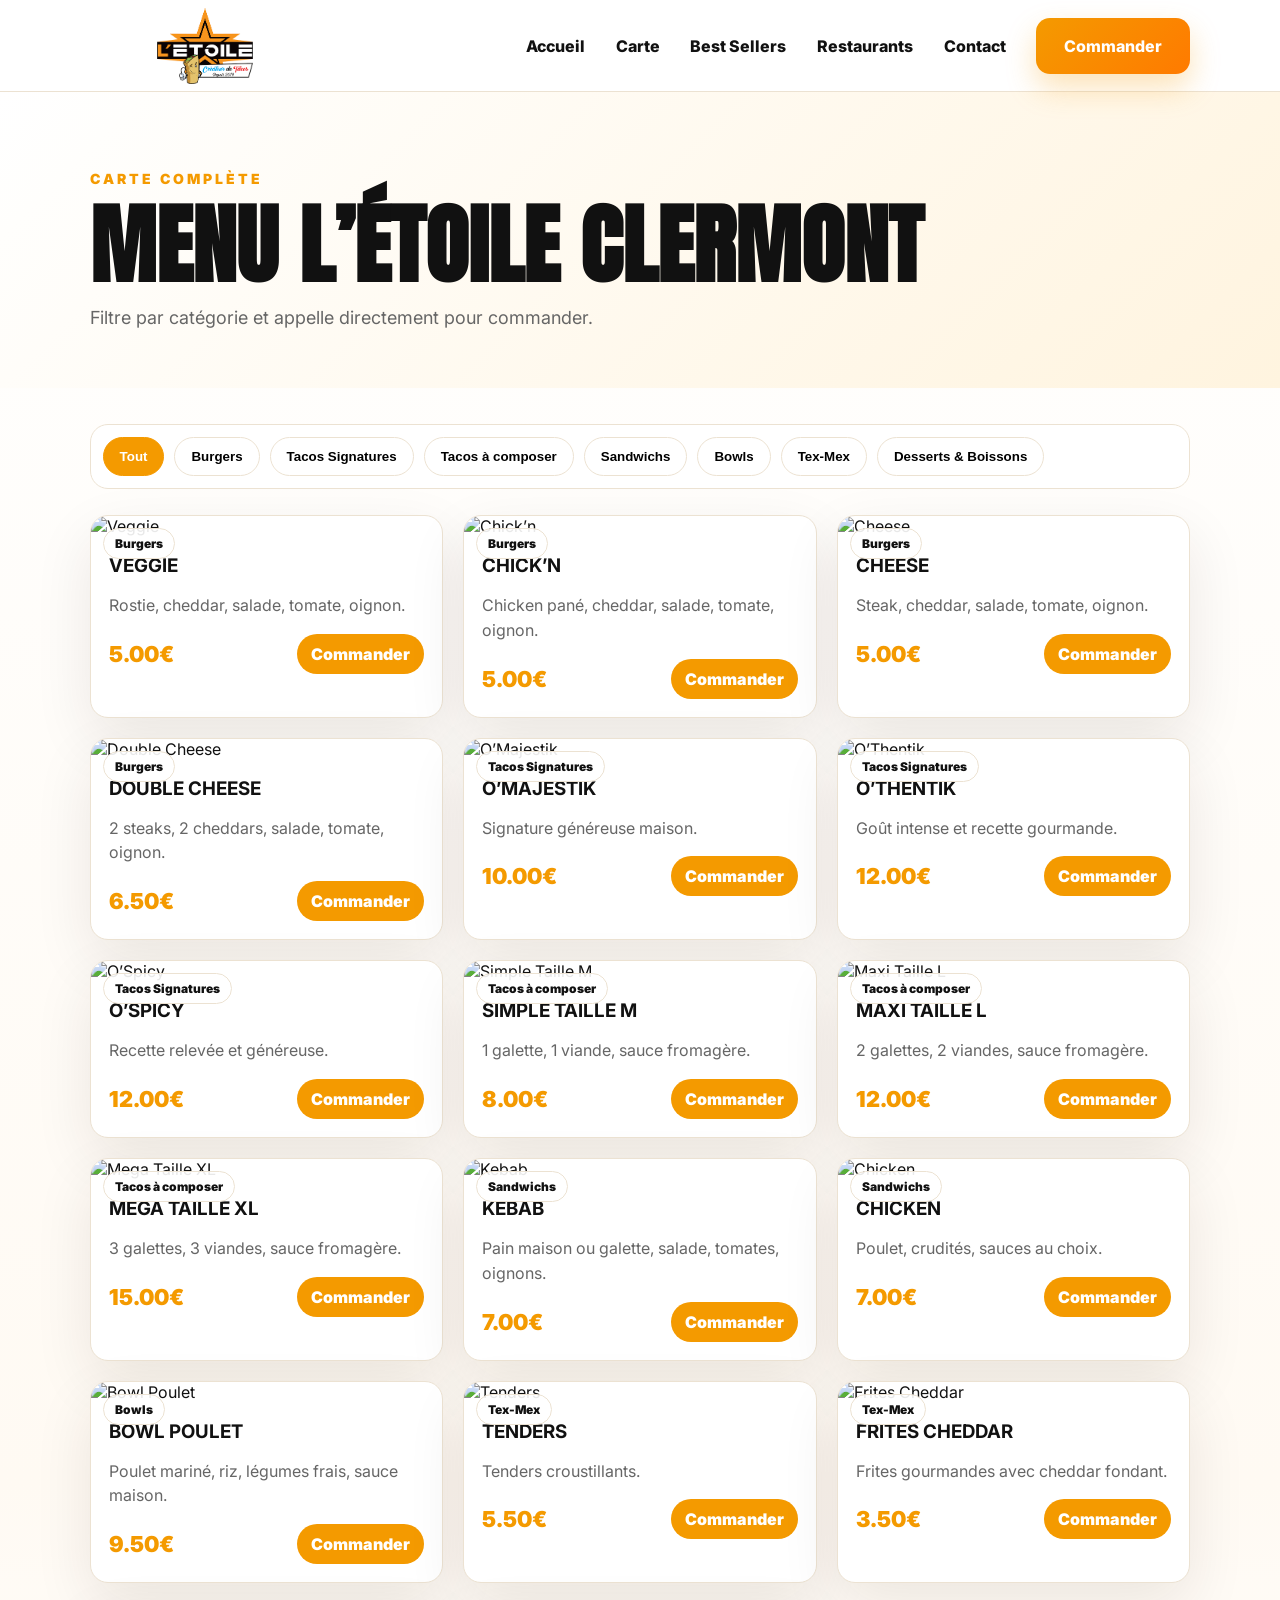
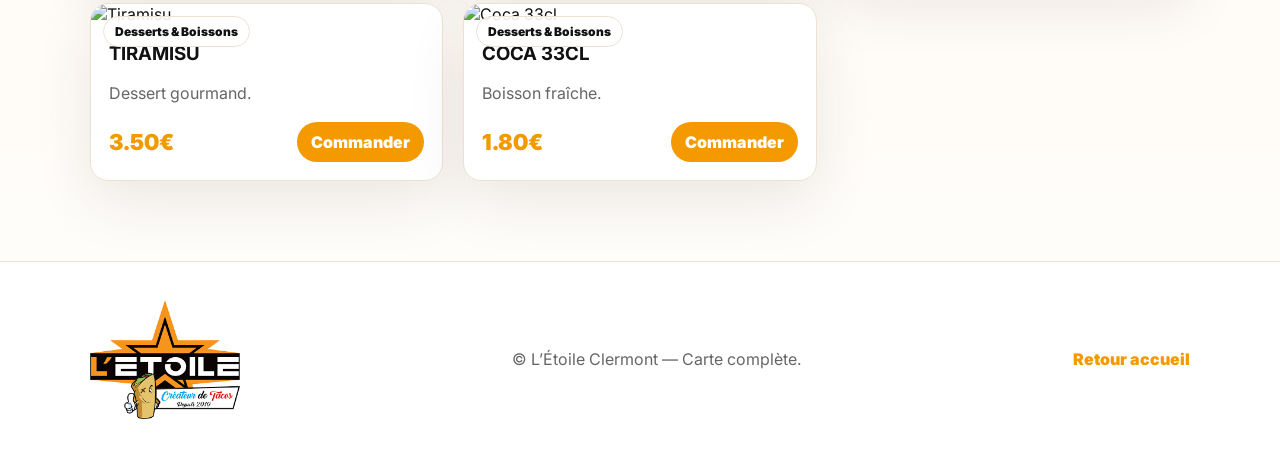
==== commit f1b2c5e8: "dd" ====
--- a/menu.html
+++ b/menu.html
@@ -1,112 +1,24 @@
 <!doctype html>
 <html lang="fr">
 <head>
-<<<<<<< HEAD
-  <meta charset="UTF-8" />
-  <meta name="viewport" content="width=device-width, initial-scale=1.0" />
-
-  <title>Carte — L’Étoile Clermont-Ferrand</title>
-  <meta name="description" content="Carte complète L’Étoile Clermont-Ferrand : tacos, burgers, sandwichs, bowls, desserts et boissons." />
-  <meta name="theme-color" content="#fff7ea" />
-
-  <link rel="preconnect" href="https://images.unsplash.com">
-  <link rel="stylesheet" href="style.css" />
-=======
-  <meta charset="UTF-8">
-  <meta name="viewport" content="width=device-width, initial-scale=1.0">
-  <title>Carte — L’Étoile Clermont-Ferrand</title>
-  <meta name="description" content="Carte complète L’Étoile Clermont-Ferrand : tacos, burgers, sandwichs, bowls, desserts et boissons.">
-  <link rel="stylesheet" href="style.css">
->>>>>>> 370ce669cec6b6338d6e905198a0229d7feda804
+<meta charset="UTF-8"><meta name="viewport" content="width=device-width, initial-scale=1.0">
+<title>Carte — L’Étoile Clermont-Ferrand</title>
+<meta name="description" content="Carte complète L’Étoile Clermont-Ferrand : tacos, burgers, sandwichs, bowls, desserts et boissons.">
+<link rel="stylesheet" href="style.css">
 </head>
-
 <body class="menu-page">
-<<<<<<< HEAD
-  <header class="site-header">
-    <a class="brand" href="index.html" aria-label="Accueil L’Étoile Clermont">
-      <img src="assets/logo.png" alt="L’Étoile Clermont" />
-    </a>
-
-    <button class="menu-toggle" aria-label="Ouvrir le menu" aria-expanded="false">
-      <span></span><span></span><span></span>
-    </button>
-
-    <nav class="main-nav" aria-label="Navigation principale">
-      <a href="index.html">Accueil</a>
-      <a class="active" href="menu.html">Carte</a>
-      <a href="index.html#best">Best Sellers</a>
-      <a href="index.html#restaurants">Restaurants</a>
-      <a href="index.html#contact">Contact</a>
-      <a class="btn btn-primary" href="tel:0473905738">Commander</a>
-    </nav>
-  </header>
-
-  <main>
-    <section class="menu-hero">
-      <span class="label">Carte complète</span>
-      <h1>Menu L’Étoile Clermont</h1>
-      <p>Filtrez par catégorie, trouvez votre produit et appelez directement pour commander.</p>
-    </section>
-
-    <section class="menu-zone">
-      <div class="filters" id="filters"></div>
-      <div class="menu-grid" id="menuGrid"></div>
-    </section>
-  </main>
-
-  <footer class="site-footer">
-    <img src="assets/logo.png" alt="L’Étoile Clermont" />
-    <p>© L’Étoile Clermont — Carte complète.</p>
-    <a href="index.html">Retour accueil</a>
-  </footer>
-
-  <a class="mobile-call-fab" href="tel:0473905738" aria-label="Appeler L’Étoile Clermont">☎ Appeler</a>
-
-  <script src="menu-data.js"></script>
-  <script src="script.js"></script>
-=======
-
 <header class="site-header">
   <a class="brand" href="index.html"><img src="assets/logo.png" alt="L'Étoile Clermont"></a>
   <button class="menu-toggle" aria-label="Menu"><span></span><span></span><span></span></button>
   <nav class="main-nav">
-    <a href="index.html">Accueil</a>
-    <a class="active" href="menu.html">Carte</a>
-    <a href="index.html#best">Best Sellers</a>
-    <a href="index.html#restaurants">Restaurants</a>
-    <a href="index.html#contact">Contact</a>
-    <a class="btn" href="tel:0473905738">Commander</a>
+    <a href="index.html">Accueil</a><a class="active" href="menu.html">Carte</a><a href="index.html#best">Best Sellers</a><a href="index.html#restaurants">Restaurants</a><a href="index.html#contact">Contact</a><a class="btn" href="tel:0473905738">Commander</a>
   </nav>
 </header>
-
 <main>
-  <section class="menu-hero">
-    <p class="eyebrow">Carte complète</p>
-    <h1>Menu L’Étoile Clermont</h1>
-    <p>Filtrez par catégorie et passez votre commande directement par téléphone.</p>
-  </section>
-
-  <section class="menu-zone">
-    <div class="filters" id="filters"></div>
-    <div class="menu-grid" id="menuGrid"></div>
-  </section>
+<section class="menu-hero"><p class="eyebrow">Carte complète</p><h1>Menu L’Étoile Clermont</h1><p>Filtre par catégorie et appelle directement pour commander.</p></section>
+<section class="menu-zone"><div class="filters" id="filters"></div><div class="menu-grid" id="menuGrid"></div></section>
 </main>
-
-<footer>
-  <img src="assets/logo.png" alt="L'Étoile">
-  <p>© L’Étoile Clermont — Carte complète.</p>
-  <a href="index.html">Retour accueil</a>
-</footer>
-
-<a class="mobile-call-fab" href="tel:0473905738" aria-label="Appeler L’Étoile Clermont">
-  <svg viewBox="0 0 24 24" fill="none" stroke="currentColor" stroke-width="2.5" stroke-linecap="round" stroke-linejoin="round">
-    <path d="M22 16.92v3a2 2 0 0 1-2.18 2 19.79 19.79 0 0 1-8.63-3.07 19.5 19.5 0 0 1-6-6 19.79 19.79 0 0 1-3.07-8.67A2 2 0 0 1 4.11 2h3a2 2 0 0 1 2 1.72 12.84 12.84 0 0 0 .7 2.81 2 2 0 0 1-.45 2.11L8.09 9.91a16 16 0 0 0 6 6l1.27-1.27a2 2 0 0 1 2.11-.45 12.84 12.84 0 0 0 2.81.7A2 2 0 0 1 22 16.92z"></path>
-  </svg>
-  <span>Appeler</span>
-</a>
-
-<script src="menu-data.js"></script>
-<script src="script.js"></script>
->>>>>>> 370ce669cec6b6338d6e905198a0229d7feda804
+<footer><img src="assets/logo.png" alt="L'Étoile"><p>© L’Étoile Clermont — Carte complète.</p><a href="index.html">Retour accueil</a></footer>
+<script src="menu-data.js"></script><script src="script.js"></script>
 </body>
-</html>
+</html>
--- a/style.css
+++ b/style.css
@@ -1,1374 +1,18 @@
 @import url('https://fonts.googleapis.com/css2?family=Anton&family=Inter:wght@400;500;600;700;800;900&display=swap');
+:root{--bg:#fffaf3;--white:#fff;--text:#111;--muted:#666;--orange:#f49a00;--orange2:#ff7a00;--line:#ece2d2;--shadow:0 22px 60px rgba(40,24,0,.09)}
+*{box-sizing:border-box}html{scroll-behavior:smooth}body{margin:0;background:linear-gradient(180deg,#fff,#fffaf3 72%,#fff);color:var(--text);font-family:Inter,system-ui,Arial,sans-serif;overflow-x:hidden;opacity:1;transition:opacity .22s ease}body.page-exit{opacity:0}a{color:inherit}.site-header{height:92px;position:sticky;top:0;z-index:1000;display:flex;align-items:center;padding:0 clamp(22px,7vw,120px);background:rgba(255,255,255,.9);backdrop-filter:blur(18px);border-bottom:1px solid var(--line)}.brand{display:flex;align-items:center;width:250px;min-width:250px;height:80px;overflow:hidden}.brand img{width:230px;max-height:76px;object-fit:contain;display:block}.main-nav{display:flex;align-items:center;gap:clamp(18px,2.4vw,34px);margin-left:auto}.main-nav a{text-decoration:none;font-weight:800}.main-nav a:not(.btn):not(.phone-pill){position:relative}.main-nav a:not(.btn):not(.phone-pill)::after{content:"";position:absolute;left:0;right:100%;bottom:-14px;height:3px;border-radius:99px;background:var(--orange);transition:.25s}.main-nav a.active::after,.main-nav a:hover::after{right:0}.phone-pill{padding:14px 20px;border:1px solid var(--line);border-radius:14px;background:#fff;box-shadow:0 8px 25px rgba(0,0,0,.04)}.btn{display:inline-flex;align-items:center;justify-content:center;min-height:56px;padding:0 28px;border-radius:14px;background:linear-gradient(135deg,var(--orange),var(--orange2));color:#fff;text-decoration:none;font-weight:900;box-shadow:0 14px 30px rgba(244,154,0,.28);transition:.25s}.btn:hover{transform:translateY(-3px);box-shadow:0 22px 48px rgba(244,154,0,.34)}.btn.outline{color:var(--text);background:#fff;border:1px solid rgba(244,154,0,.45);box-shadow:none}.btn.big{padding:0 34px}.menu-toggle{display:none;background:transparent;border:0;cursor:pointer;margin-left:auto}.menu-toggle span{display:block;width:28px;height:3px;margin:5px;background:#111;border-radius:99px}.hero{min-height:620px;display:grid;grid-template-columns:1fr 1.15fr;align-items:center;gap:32px;padding:70px clamp(22px,7vw,120px) 50px;position:relative;overflow:hidden}.hero::before{content:"";position:absolute;width:720px;height:720px;right:-160px;top:-250px;border-radius:50%;background:radial-gradient(circle,rgba(244,154,0,.12),transparent 64%)}.hero-text{position:relative;z-index:2}.eyebrow{margin:0 0 14px;color:var(--orange);letter-spacing:3px;text-transform:uppercase;font-weight:900;font-size:14px}.hero h1{font-family:Anton,Impact,sans-serif;text-transform:uppercase;letter-spacing:1px;font-size:clamp(58px,7vw,116px);line-height:.95;margin:0 0 24px}.hero h1 span{display:block;color:var(--orange)}.lead{max-width:570px;color:#3c3c3c;font-size:19px;line-height:1.7;margin:0}.chips{margin-top:30px;display:flex;flex-wrap:wrap;gap:14px}.chips span{background:#fff;border:1px solid var(--line);border-radius:999px;padding:10px 14px;font-weight:800;box-shadow:0 10px 28px rgba(0,0,0,.04)}.actions{display:flex;gap:16px;flex-wrap:wrap;margin-top:34px}.hero-food{height:510px;position:relative}.food{position:absolute;object-fit:cover;border-radius:28px;box-shadow:var(--shadow);background:#fff;border:1px solid rgba(244,154,0,.18)}.wrap{left:0;top:70px;width:44%;height:330px;transform:rotate(-5deg)}.burger{left:31%;top:35px;width:45%;height:380px;z-index:2}.fries{right:0;top:85px;width:26%;height:330px}.layout{display:grid;grid-template-columns:minmax(0,1fr) 410px;gap:34px;padding:0 clamp(22px,7vw,120px) 70px}.section{padding:42px 0}.section-head{display:flex;justify-content:space-between;align-items:flex-end;gap:22px;margin-bottom:26px}.section-head p{margin:0 0 8px;color:var(--orange);font-weight:900}.section-head h2{margin:0;font-size:34px;line-height:1.2}.section-head a{color:var(--orange);text-decoration:none;font-weight:900}.cards{display:grid;grid-template-columns:repeat(4,1fr);gap:18px}.card,.panel,.menu-card{background:#fff;border:1px solid var(--line);border-radius:18px;overflow:hidden;box-shadow:var(--shadow);transition:.28s}.card:hover,.menu-card:hover{transform:translateY(-8px);box-shadow:0 28px 70px rgba(244,154,0,.16)}.card img{width:100%;height:180px;object-fit:cover;display:block;transition:.45s}.card:hover img{transform:scale(1.06)}.card div{padding:16px}.card h3{margin:0 0 10px;font-size:18px}.card p{margin:0;color:var(--muted);line-height:1.55;font-size:14px}.card strong{display:block;margin-top:14px;color:var(--orange);font-size:18px}.card a{float:right;margin-top:-30px;width:34px;height:34px;display:grid;place-items:center;border-radius:12px;border:1px solid rgba(244,154,0,.4);text-decoration:none;color:var(--orange);font-size:20px}.features{margin-top:28px;display:grid;grid-template-columns:repeat(4,1fr);gap:14px;background:#fff;border:1px solid var(--line);border-radius:18px;padding:18px;box-shadow:var(--shadow)}.features article{display:grid;grid-template-columns:auto 1fr;gap:8px 12px;align-items:center}.features span{font-size:24px;grid-row:span 2}.features small{color:var(--muted)}.side{padding-top:42px}.panel{padding:28px;margin-bottom:22px}.panel h2{margin:0 0 22px;font-size:24px}.restaurant{display:grid;grid-template-columns:86px 1fr;gap:16px;align-items:center;padding:14px 0}.restaurant+.restaurant{border-top:1px solid var(--line)}.restaurant img{width:86px;height:76px;object-fit:cover;border-radius:14px}.restaurant h3{margin:0 0 6px}.restaurant a{display:block;color:var(--muted);text-decoration:none;line-height:1.45;font-size:14px}.restaurant .phone{color:#111;font-weight:900;margin-top:8px}.delivery div{display:grid;grid-template-columns:1fr 1fr;gap:12px}.delivery a{min-height:58px;display:flex;align-items:center;justify-content:center;border-radius:14px;text-decoration:none;font-weight:900;background:#111;color:#fff}.delivery a:nth-child(2){background:#05bfa5}.maps{display:grid;grid-template-columns:1fr 1fr;gap:24px;padding:0 clamp(22px,7vw,120px) 80px}.maps iframe{width:100%;min-height:320px;border:0;display:block;border-radius:22px;box-shadow:var(--shadow)}.menu-hero{padding:78px clamp(22px,7vw,120px) 42px;background:linear-gradient(135deg,#fff,#fff4df)}.menu-hero h1{font-family:Anton,Impact,sans-serif;text-transform:uppercase;font-size:clamp(46px,7vw,88px);line-height:1;margin:0 0 18px}.menu-hero p:last-child{color:var(--muted);font-size:18px}.menu-zone{padding:36px clamp(22px,7vw,120px) 80px}.filters{position:sticky;top:104px;z-index:20;display:flex;gap:10px;overflow:auto;padding:12px;background:rgba(255,255,255,.9);border:1px solid var(--line);border-radius:18px;backdrop-filter:blur(12px);margin-bottom:26px}.filters button{white-space:nowrap;border:1px solid var(--line);background:#fff;border-radius:999px;padding:11px 16px;font-weight:900;cursor:pointer}.filters button.active,.filters button:hover{background:var(--orange);color:#fff;border-color:var(--orange)}.menu-grid{display:grid;grid-template-columns:repeat(3,1fr);gap:20px}.menu-card{position:relative}.menu-card .cat{position:absolute;top:12px;left:12px;background:rgba(255,255,255,.9);border:1px solid var(--line);border-radius:999px;padding:7px 11px;font-size:12px;font-weight:900}.menu-card img{width:100%;height:220px;object-fit:cover}.menu-card .body{padding:18px}.menu-card h3{margin:0 0 10px;text-transform:uppercase}.menu-card p{color:var(--muted);line-height:1.55}.price{display:flex;justify-content:space-between;align-items:center}.price span{font-weight:900;color:var(--orange);font-size:22px}.mini-order{background:var(--orange);color:#fff;text-decoration:none;border-radius:999px;padding:10px 14px;font-weight:900}footer{display:flex;align-items:center;justify-content:space-between;gap:20px;padding:38px clamp(22px,7vw,120px);border-top:1px solid var(--line);background:#fff}footer img{width:150px}footer p{color:var(--muted)}footer a{color:var(--orange);font-weight:900;text-decoration:none}.reveal{opacity:0;transform:translateY(16px);transition:.55s}.reveal.show{opacity:1;transform:none}@media(max-width:1150px){.layout{grid-template-columns:1fr}.side{padding-top:0;display:grid;grid-template-columns:1fr 1fr;gap:20px}.cards{grid-template-columns:repeat(2,1fr)}}@media(max-width:900px){.site-header{height:82px;padding:0 20px}.brand{width:205px;min-width:205px}.brand img{width:195px}.menu-toggle{display:block}.main-nav{position:absolute;top:82px;left:0;right:0;flex-direction:column;align-items:flex-start;background:#fff;border-bottom:1px solid var(--line);padding:22px;opacity:0;pointer-events:none;transform:translateY(-10px);transition:.25s}.main-nav.open{opacity:1;pointer-events:auto;transform:none}.main-nav a{width:100%}.phone-pill{width:100%;text-align:center}.hero{grid-template-columns:1fr;padding:48px 22px 34px}.hero-food{height:360px;order:-1}.hero h1{font-size:clamp(48px,14vw,78px)}.layout,.maps{padding-left:22px;padding-right:22px}.features,.side,.maps{grid-template-columns:1fr}}@media(max-width:620px){.brand{width:170px;min-width:170px}.brand img{width:160px}.hero-food{height:300px}.wrap{width:50%;height:205px;top:70px}.burger{width:50%;height:235px;left:28%;top:40px}.fries{width:30%;height:210px;top:72px}.cards,.menu-grid{grid-template-columns:1fr}.actions .btn{width:100%}footer{flex-direction:column;text-align:center}}
 
-<<<<<<< HEAD
-:root{
-  --bg:#fff7ea;
-  --cream:#fff1d9;
-  --white:#ffffff;
-  --text:#15120d;
-  --muted:#6f6658;
-  --orange:#f49a00;
-  --orange2:#ff7a00;
-  --dark:#17120b;
-  --line:#eadcc6;
-  --shadow:0 24px 70px rgba(50,31,0,.10);
+/* ===== Final requested tweaks ===== */
+.map-link{display:inline-flex!important;align-items:flex-start;gap:7px;color:var(--muted);text-decoration:none;line-height:1.45;transition:color .2s ease,transform .2s ease}
+.map-link:hover{color:var(--orange);transform:translateX(2px)}
+.map-icon{width:16px;height:16px;flex:0 0 16px;margin-top:2px;color:var(--orange)}
+.delivery a{transition:transform .22s ease,box-shadow .22s ease,opacity .22s ease}
+.delivery a:hover{transform:translateY(-3px);box-shadow:0 18px 35px rgba(244,154,0,.18);opacity:.96}
+@media(max-width:620px){
+  .brand{width:190px;min-width:190px;height:74px}
+  .brand img{width:185px;max-width:185px;max-height:70px;object-fit:contain}
 }
-
-*{box-sizing:border-box}
-html{scroll-behavior:smooth}
-body{
-  margin:0;
-  background:
-    radial-gradient(circle at top right, rgba(244,154,0,.13), transparent 34rem),
-    linear-gradient(180deg,#fff 0%, var(--bg) 48%, #fff 100%);
-  color:var(--text);
-  font-family:Inter,system-ui,Arial,sans-serif;
-  overflow-x:hidden;
-  opacity:1;
-  transition:opacity .22s ease;
+@media(max-width:420px){
+  .brand{width:165px;min-width:165px}
+  .brand img{width:160px;max-width:160px;max-height:62px}
 }
-body.page-exit{opacity:0}
-img{max-width:100%;display:block}
-a{color:inherit}
-
-.site-header{
-  position:sticky;
-  top:0;
-  z-index:1000;
-  height:92px;
-  display:flex;
-  align-items:center;
-  gap:26px;
-  padding:0 clamp(22px,6vw,96px);
-  background:rgba(255,255,255,.88);
-  backdrop-filter:blur(18px);
-  border-bottom:1px solid rgba(234,220,198,.75);
-  box-shadow:0 10px 35px rgba(35,20,0,.045);
-}
-.brand{
-  width:240px;
-  min-width:240px;
-  height:82px;
-  display:flex;
-  align-items:center;
-  overflow:hidden;
-  text-decoration:none;
-}
-.brand img{
-  width:224px;
-  max-height:78px;
-  object-fit:contain;
-}
-.menu-toggle{
-  display:none;
-  margin-left:auto;
-  background:#fff;
-  border:1px solid var(--line);
-  border-radius:16px;
-  padding:11px;
-  cursor:pointer;
-  box-shadow:0 10px 25px rgba(35,20,0,.07);
-}
-.menu-toggle span{
-  display:block;
-  width:27px;
-  height:3px;
-  margin:5px 0;
-  border-radius:99px;
-  background:var(--text);
-}
-.main-nav{
-  margin-left:auto;
-  display:flex;
-  align-items:center;
-  gap:clamp(16px,2vw,30px);
-}
-.main-nav a{
-  text-decoration:none;
-  font-weight:850;
-}
-.main-nav a:not(.btn):not(.nav-phone){
-  position:relative;
-}
-.main-nav a:not(.btn):not(.nav-phone)::after{
-  content:"";
-  position:absolute;
-  left:0;
-  right:100%;
-  bottom:-12px;
-  height:3px;
-  border-radius:99px;
-  background:var(--orange);
-  transition:.25s;
-}
-.main-nav a.active::after,.main-nav a:hover::after{right:0}
-.nav-phone{
-  padding:13px 18px;
-  border-radius:16px;
-  background:#fff;
-  border:1px solid var(--line);
-  box-shadow:0 10px 24px rgba(35,20,0,.05);
-}
-.btn{
-  min-height:54px;
-  display:inline-flex;
-  align-items:center;
-  justify-content:center;
-  gap:9px;
-  padding:0 26px;
-  border-radius:16px;
-  text-decoration:none;
-  font-weight:900;
-  transition:.25s;
-}
-.btn-primary{
-  background:linear-gradient(135deg,var(--orange),var(--orange2));
-  color:#fff;
-  box-shadow:0 16px 35px rgba(244,154,0,.28);
-}
-.btn-soft{
-  background:#fff;
-  color:var(--text);
-  border:1px solid rgba(244,154,0,.35);
-}
-.btn-large{min-height:60px;padding:0 32px}
-.btn:hover{transform:translateY(-3px)}
-
-.hero{
-  min-height:calc(100vh - 92px);
-  display:grid;
-  grid-template-columns:minmax(0,1fr) minmax(420px,.92fr);
-  align-items:center;
-  gap:56px;
-  padding:70px clamp(22px,6vw,96px) 76px;
-}
-.hero-copy{max-width:710px}
-.label{
-  display:inline-flex;
-  align-items:center;
-  gap:8px;
-  color:var(--orange);
-  font-weight:900;
-  letter-spacing:2.4px;
-  text-transform:uppercase;
-  font-size:13px;
-}
-.hero h1,.section h2,.menu-hero h1{
-  font-family:Anton,Impact,sans-serif;
-  margin:0;
-  text-transform:uppercase;
-  letter-spacing:.6px;
-}
-.hero h1{
-  margin-top:18px;
-  font-size:clamp(64px,7.5vw,118px);
-  line-height:.94;
-}
-.hero h1 em{
-  display:block;
-  font-style:normal;
-  color:var(--orange);
-}
-.hero p{
-  max-width:620px;
-  margin:28px 0 0;
-  color:var(--muted);
-  font-size:19px;
-  line-height:1.75;
-}
-.hero-actions{
-  margin-top:36px;
-  display:flex;
-  gap:14px;
-  flex-wrap:wrap;
-}
-.hero-points{
-  margin-top:34px;
-  display:flex;
-  gap:12px;
-  flex-wrap:wrap;
-}
-.hero-points span{
-  padding:10px 14px;
-  border-radius:999px;
-  background:#fff;
-  border:1px solid var(--line);
-  font-weight:800;
-  box-shadow:0 12px 32px rgba(35,20,0,.045);
-}
-.hero-gallery{
-  display:grid;
-  grid-template-columns:1fr 1fr;
-  gap:18px;
-}
-.hero-card{
-  position:relative;
-  overflow:hidden;
-  min-height:215px;
-  border-radius:30px;
-  background:#fff;
-  border:1px solid rgba(244,154,0,.18);
-  box-shadow:var(--shadow);
-}
-.hero-card-big{
-  grid-row:span 2;
-  min-height:448px;
-}
-.hero-card img{
-  width:100%;
-  height:100%;
-  object-fit:cover;
-}
-.hero-card::after{
-  content:"";
-  position:absolute;
-  inset:0;
-  background:linear-gradient(180deg,transparent 45%,rgba(0,0,0,.58));
-}
-.hero-card span{
-  position:absolute;
-  z-index:2;
-  left:18px;
-  right:18px;
-  bottom:18px;
-  color:#fff;
-  font-weight:900;
-  text-shadow:0 2px 12px rgba(0,0,0,.45);
-}
-
-.trust-strip{
-  display:grid;
-  grid-template-columns:repeat(4,1fr);
-  gap:1px;
-  margin:0 clamp(22px,6vw,96px);
-  overflow:hidden;
-  border:1px solid var(--line);
-  border-radius:26px;
-  background:var(--line);
-  box-shadow:var(--shadow);
-}
-.trust-strip article{
-  background:#fff;
-  padding:26px;
-}
-.trust-strip strong{
-  display:block;
-  color:var(--orange);
-  font-size:26px;
-}
-.trust-strip span{color:var(--muted);font-weight:800}
-
-.section{
-  padding:92px clamp(22px,6vw,96px);
-}
-.section-head{
-  display:flex;
-  justify-content:space-between;
-  align-items:flex-end;
-  gap:24px;
-  margin-bottom:34px;
-}
-.section h2{
-  margin-top:12px;
-  font-size:clamp(38px,4.6vw,72px);
-  line-height:1.05;
-}
-.text-link{
-  color:var(--orange);
-  text-decoration:none;
-  font-weight:900;
-  white-space:nowrap;
-}
-.product-grid{
-  display:grid;
-  grid-template-columns:repeat(3,1fr);
-  gap:24px;
-}
-.product-card,.content-card,.feature-grid article,.location-card,.order-card,.menu-card{
-  background:#fff;
-  border:1px solid var(--line);
-  border-radius:28px;
-  box-shadow:var(--shadow);
-  overflow:hidden;
-}
-.product-card{
-  transition:.28s;
-}
-.product-card:hover{transform:translateY(-8px)}
-.product-card img{
-  width:100%;
-  height:260px;
-  object-fit:cover;
-}
-.product-card>div{padding:24px}
-.product-card h3,.location-card h3,.menu-card h3{
-  margin:0 0 10px;
-  font-size:24px;
-}
-.product-card p,.content-card p,.feature-grid p,.location-card a,.order-card p,.menu-card p{
-  color:var(--muted);
-  line-height:1.65;
-}
-.product-card footer{
-  display:flex;
-  align-items:center;
-  justify-content:space-between;
-  gap:12px;
-  margin-top:20px;
-}
-.product-card strong{
-  color:var(--orange);
-  font-size:25px;
-}
-.product-card footer a,.mini-order{
-  min-height:44px;
-  display:inline-flex;
-  align-items:center;
-  justify-content:center;
-  padding:0 16px;
-  border-radius:14px;
-  background:var(--dark);
-  color:#fff;
-  text-decoration:none;
-  font-weight:900;
-}
-
-.split-section{
-  display:grid;
-  grid-template-columns:.92fr 1.08fr;
-  gap:28px;
-  align-items:stretch;
-  background:linear-gradient(180deg,transparent,#fff7ea);
-}
-.content-card,.order-card{padding:34px}
-.content-card .btn{margin-top:20px}
-.feature-grid{
-  display:grid;
-  grid-template-columns:repeat(2,1fr);
-  gap:18px;
-}
-.feature-grid article{padding:26px}
-.feature-grid span{
-  color:var(--orange);
-  font-weight:900;
-  letter-spacing:2px;
-}
-.feature-grid h3{margin:12px 0 8px}
-
-.location-grid{
-  display:grid;
-  grid-template-columns:repeat(2,1fr);
-  gap:24px;
-}
-.location-card{
-  display:grid;
-  grid-template-columns:190px 1fr;
-  gap:22px;
-  padding:18px;
-  align-items:center;
-}
-.location-card img{
-  height:160px;
-  width:100%;
-  object-fit:cover;
-  border-radius:20px;
-}
-.map-link,.phone-link{
-  display:flex;
-  gap:8px;
-  color:var(--muted);
-  text-decoration:none;
-  line-height:1.55;
-  margin-top:8px;
-}
-.map-link svg{
-  width:18px;
-  min-width:18px;
-  color:var(--orange);
-  margin-top:2px;
-}
-.phone-link{color:var(--text);font-weight:900}
-
-.order-section{padding-top:30px}
-.order-card{
-  text-align:center;
-  max-width:980px;
-  margin:0 auto;
-  background:linear-gradient(135deg,#fff,#fff2d8);
-}
-.order-card h2{
-  font-family:Anton,Impact,sans-serif;
-  text-transform:uppercase;
-  font-size:clamp(38px,5vw,76px);
-  margin:12px 0 14px;
-}
-.order-actions{
-  display:flex;
-  justify-content:center;
-  gap:14px;
-  flex-wrap:wrap;
-  margin-top:26px;
-}
-.delivery-link{
-  min-height:60px;
-  display:inline-flex;
-  align-items:center;
-  justify-content:center;
-  padding:0 24px;
-  border-radius:16px;
-  background:#fff;
-  border:1px solid var(--line);
-  text-decoration:none;
-  font-weight:900;
-}
-
-.map-grid{
-  display:grid;
-  grid-template-columns:repeat(2,1fr);
-  gap:24px;
-  padding:0 clamp(22px,6vw,96px) 92px;
-}
-.map-grid iframe{
-  width:100%;
-  min-height:350px;
-  border:0;
-  border-radius:26px;
-  box-shadow:var(--shadow);
-  border:1px solid var(--line);
-}
-
-.site-footer{
-  display:flex;
-  align-items:center;
-  justify-content:space-between;
-  gap:20px;
-  padding:40px clamp(22px,6vw,96px);
-  background:#fff;
-  border-top:1px solid var(--line);
-}
-.site-footer img{width:150px}
-.site-footer p{color:var(--muted)}
-.site-footer a{color:var(--orange);text-decoration:none;font-weight:900}
-
-.menu-hero{
-  padding:84px clamp(22px,6vw,96px) 52px;
-  background:linear-gradient(135deg,#fff,#fff1d9);
-}
-.menu-hero h1{
-  margin-top:14px;
-  font-size:clamp(48px,7vw,92px);
-  line-height:.98;
-}
-.menu-hero p{
-  max-width:650px;
-  color:var(--muted);
-  font-size:18px;
-  line-height:1.7;
-}
-.menu-zone{
-  padding:44px clamp(22px,6vw,96px) 90px;
-}
-.filters{
-  position:sticky;
-  top:104px;
-  z-index:50;
-  display:flex;
-  gap:10px;
-  overflow-x:auto;
-  padding:14px;
-  margin-bottom:30px;
-  background:rgba(255,255,255,.92);
-  backdrop-filter:blur(14px);
-  border:1px solid var(--line);
-  border-radius:22px;
-  scrollbar-width:none;
-}
-.filters::-webkit-scrollbar{display:none}
-.filters button{
-  flex:0 0 auto;
-  border:1px solid var(--line);
-  background:#fff;
-  padding:12px 18px;
-  border-radius:999px;
-  font-weight:900;
-  cursor:pointer;
-}
-.filters button.active,.filters button:hover{
-  background:linear-gradient(135deg,var(--orange),var(--orange2));
-  border-color:transparent;
-  color:#fff;
-}
-.menu-grid{
-  display:grid;
-  grid-template-columns:repeat(3,1fr);
-  gap:22px;
-}
-.menu-card{position:relative;transition:.25s}
-.menu-card:hover{transform:translateY(-6px)}
-.menu-card .cat{
-  position:absolute;
-  left:14px;top:14px;
-  z-index:2;
-  background:rgba(255,255,255,.92);
-  border:1px solid var(--line);
-  border-radius:999px;
-  padding:7px 11px;
-  font-size:12px;
-  font-weight:900;
-}
-.menu-card img{
-  width:100%;
-  height:230px;
-  object-fit:cover;
-}
-.menu-card .body{padding:22px}
-.price{
-  margin-top:16px;
-  display:flex;
-  justify-content:space-between;
-  gap:12px;
-  align-items:center;
-}
-.price span{
-  color:var(--orange);
-  font-size:23px;
-  font-weight:900;
-}
-
-.mobile-call-fab{display:none}
-
-.reveal{opacity:0;transform:translateY(16px);transition:.55s ease}
-.reveal.show{opacity:1;transform:none}
-
-@media(max-width:1100px){
-  .hero{grid-template-columns:1fr;gap:42px}
-  .hero-gallery{max-width:720px}
-  .product-grid,.menu-grid{grid-template-columns:repeat(2,1fr)}
-  .split-section{grid-template-columns:1fr}
-  .location-card{grid-template-columns:1fr}
-}
-
-@media(max-width:900px){
-  .site-header{height:84px;padding:0 22px}
-  .brand{width:210px;min-width:210px;height:76px}
-  .brand img{width:200px;max-height:70px}
-  .menu-toggle{display:block}
-  .main-nav{
-    position:absolute;
-    top:92px;left:16px;right:16px;
-    margin:0;
-    display:flex;
-    flex-direction:column;
-    align-items:stretch;
-    gap:12px;
-    padding:20px;
-    background:rgba(255,255,255,.98);
-    border:1px solid var(--line);
-    border-radius:24px;
-    box-shadow:0 24px 70px rgba(50,31,0,.16);
-    opacity:0;
-    pointer-events:none;
-    transform:translateY(-10px);
-    transition:.25s;
-  }
-  .main-nav.open{opacity:1;pointer-events:auto;transform:none}
-  .main-nav a{min-height:48px;display:flex;align-items:center;padding:0 14px;border-radius:14px}
-  .main-nav .btn,.nav-phone{width:100%;justify-content:center;text-align:center}
-  .hero{padding:50px 22px 60px;min-height:auto}
-  .hero h1{font-size:clamp(52px,12vw,82px)}
-  .hero-gallery{grid-template-columns:1fr 1fr;gap:16px}
-  .hero-card-big{grid-column:1/-1;grid-row:auto;min-height:290px}
-  .hero-card{min-height:180px}
-  .trust-strip{grid-template-columns:repeat(2,1fr);margin:0 22px}
-  .section{padding:72px 22px}
-  .section-head{display:block}
-  .section-head h2{font-size:clamp(36px,8vw,56px)}
-  .map-grid,.location-grid{grid-template-columns:1fr}
-  .map-grid{padding:0 22px 80px}
-  .menu-zone{padding:34px 22px 84px}
-  .filters{top:96px}
-}
-
-@media(max-width:620px){
-  .site-header{height:78px;padding:0 18px}
-  .brand{width:180px;min-width:180px;height:72px}
-  .brand img{width:170px;max-height:66px}
-  .main-nav{top:86px;left:14px;right:14px;padding:20px}
-  .hero{padding:36px 18px 54px;gap:30px}
-  .hero h1{font-size:clamp(42px,13vw,58px);line-height:1.04}
-  .hero p{font-size:16px;line-height:1.72}
-  .hero-actions{display:grid;grid-template-columns:1fr;gap:12px}
-  .btn-large,.hero-actions .btn{width:100%;min-height:56px}
-  .hero-gallery{grid-template-columns:1fr 1fr}
-  .hero-card-big{min-height:240px}
-  .hero-card{min-height:145px;border-radius:22px}
-  .trust-strip{grid-template-columns:1fr;margin:0 18px;border-radius:22px}
-  .trust-strip article{padding:20px}
-  .section{padding:58px 18px}
-  .product-grid,.feature-grid,.menu-grid{grid-template-columns:1fr;gap:20px}
-  .product-card img{height:220px}
-  .product-card>div,.content-card,.order-card{padding:22px}
-  .location-card{padding:14px;border-radius:24px}
-  .location-card img{height:180px}
-  .order-actions{display:grid;grid-template-columns:1fr}
-  .delivery-link{width:100%}
-  .map-grid{padding:0 18px 76px;gap:18px}
-  .map-grid iframe{min-height:300px}
-  .menu-hero{padding:46px 18px 36px}
-  .menu-hero h1{font-size:clamp(40px,12vw,56px)}
-  .menu-zone{padding:28px 18px 86px}
-  .filters{
-    top:88px;
-    flex-wrap:nowrap;
-    white-space:nowrap;
-    -webkit-overflow-scrolling:touch;
-    padding:14px 16px;
-    margin:0 -2px 26px;
-  }
-  .menu-card{border-radius:24px}
-  .menu-card img{height:220px}
-  .menu-card .body{padding:22px}
-  .price{display:grid;grid-template-columns:1fr;align-items:stretch}
-  .mini-order{width:100%;min-height:48px}
-  .site-footer{flex-direction:column;text-align:center;padding:36px 18px 92px}
-  .site-footer img{width:135px}
-  .mobile-call-fab{
-    position:fixed;
-    right:18px;
-    bottom:18px;
-    z-index:9999;
-    display:inline-flex;
-    align-items:center;
-    justify-content:center;
-    min-height:54px;
-    padding:0 18px;
-    border-radius:999px;
-    background:linear-gradient(135deg,var(--orange),var(--orange2));
-    color:#fff;
-    text-decoration:none;
-    font-weight:900;
-    box-shadow:0 16px 38px rgba(244,154,0,.35);
-  }
-}
-
-@media(max-width:420px){
-  .brand{width:156px;min-width:156px}
-  .brand img{width:150px}
-  .hero,.section,.menu-zone,.menu-hero{padding-left:16px;padding-right:16px}
-  .hero-card-big{min-height:220px}
-  .hero-card{min-height:132px}
-=======
-:root {
-  --bg: #fffaf3;
-  --white: #fff;
-  --text: #111;
-  --muted: #666;
-  --orange: #f49a00;
-  --orange2: #ff7a00;
-  --line: #ece2d2;
-  --shadow: 0 22px 60px rgba(40,24,0,.09);
-}
-
-* { box-sizing: border-box; }
-html { scroll-behavior: smooth; }
-
-body {
-  margin: 0;
-  background: linear-gradient(180deg, #fff, #fffaf3 72%, #fff);
-  color: var(--text);
-  font-family: Inter, system-ui, Arial, sans-serif;
-  overflow-x: hidden;
-  opacity: 1;
-  transition: opacity .22s ease;
-}
-
-body.page-exit { opacity: 0; }
-a { color: inherit; }
-
-.site-header {
-  height: 92px;
-  position: sticky;
-  top: 0;
-  z-index: 1000;
-  display: flex;
-  align-items: center;
-  padding: 0 clamp(22px, 7vw, 120px);
-  background: rgba(255,255,255,.9);
-  backdrop-filter: blur(18px);
-  border-bottom: 1px solid var(--line);
-}
-
-.brand {
-  display: flex;
-  align-items: center;
-  width: 250px;
-  min-width: 250px;
-  height: 80px;
-  overflow: hidden;
-}
-
-.brand img {
-  width: 230px;
-  max-height: 100%;
-  object-fit: contain;
-}
-
-.menu-toggle {
-  display: none;
-  background: none;
-  border: none;
-  cursor: pointer;
-  padding: 10px;
-  margin-left: auto;
-}
-
-.menu-toggle span {
-  display: block;
-  width: 26px;
-  height: 2.5px;
-  background: var(--text);
-  margin: 6px 0;
-  transition: .25s;
-}
-
-.main-nav {
-  margin-left: auto;
-  display: flex;
-  align-items: center;
-  gap: clamp(15px, 3vw, 34px);
-  font-weight: 600;
-  font-size: 15px;
-}
-
-.main-nav a {
-  text-decoration: none;
-  color: var(--text);
-  opacity: .75;
-  transition: opacity .2s;
-  padding: 8px 0;
-}
-
-.main-nav a:hover, .main-nav a.active {
-  opacity: 1;
-  color: var(--orange);
-}
-
-.main-nav .btn {
-  background: var(--text);
-  color: #fff;
-  padding: 13px 28px;
-  border-radius: 999px;
-  opacity: 1;
-  transition: transform .2s, background .2s;
-}
-
-.main-nav .btn:hover {
-  background: var(--orange);
-  transform: translateY(-2px);
-}
-
-.hero {
-  display: grid;
-  grid-template-columns: 1.1fr 0.9fr;
-  align-items: center;
-  gap: 40px;
-  padding: 80px clamp(22px, 7vw, 120px);
-  max-width: 1400px;
-  margin: 0 auto;
-}
-
-.hero-text { max-width: 580px; }
-
-.eyebrow {
-  font-weight: 800;
-  text-transform: uppercase;
-  letter-spacing: 2px;
-  color: var(--orange);
-  font-size: 14px;
-  margin: 0 0 16px;
-}
-
-.hero h1 {
-  font-family: 'Anton', sans-serif;
-  font-size: clamp(46px, 5.5vw, 84px);
-  line-height: .95;
-  text-transform: uppercase;
-  margin: 0 0 24px;
-  letter-spacing: -1px;
-}
-
-.hero p {
-  font-size: clamp(16px, 1.2vw, 19px);
-  line-height: 1.6;
-  color: var(--muted);
-  margin: 0 0 38px;
-}
-
-.actions {
-  display: flex;
-  align-items: center;
-  gap: 20px;
-  flex-wrap: wrap;
-}
-
-.actions .btn {
-  display: inline-flex;
-  align-items: center;
-  justify-content: center;
-  padding: 18px 38px;
-  border-radius: 999px;
-  font-weight: 700;
-  text-decoration: none;
-  font-size: 16px;
-  transition: .25s;
-}
-
-.actions .btn.primary {
-  background: linear-gradient(135deg, var(--orange), var(--orange2));
-  color: #fff;
-  box-shadow: 0 14px 34px rgba(244,154,0,.25);
-}
-
-.actions .btn.primary:hover {
-  transform: translateY(-3px);
-  box-shadow: 0 18px 40px rgba(244,154,0,.35);
-}
-
-.actions .btn.secondary {
-  background: var(--white);
-  color: var(--text);
-  border: 1px solid var(--line);
-}
-
-.actions .btn.secondary:hover {
-  background: var(--bg);
-  transform: translateY(-3px);
-}
-
-.hero-food {
-  position: relative;
-  height: 520px;
-  width: 100%;
-}
-
-.wrap, .burger, .fries {
-  position: absolute;
-  background-size: contain;
-  background-repeat: no-repeat;
-  background-position: center;
-}
-
-.wrap {
-  width: 65%;
-  height: 340px;
-  background-image: url('https://images.unsplash.com/photo-1571091718767-18b5b1457add?auto=format&fit=crop&w=600&q=80');
-  border-radius: 32px;
-  top: 110px;
-  left: 0;
-  box-shadow: var(--shadow);
-  transform: rotate(-3deg);
-}
-
-.burger {
-  width: 60%;
-  height: 360px;
-  background-image: url('https://images.unsplash.com/photo-1568901346375-23c9450c58cd?auto=format&fit=crop&w=600&q=80');
-  border-radius: 32px;
-  top: 40px;
-  left: 35%;
-  box-shadow: var(--shadow);
-  z-index: 2;
-}
-
-.fries {
-  width: 40%;
-  height: 280px;
-  background-image: url('https://images.unsplash.com/photo-1573080496219-bb080dd4f877?auto=format&fit=crop&w=500&q=80');
-  border-radius: 32px;
-  top: 200px;
-  left: 55%;
-  box-shadow: var(--shadow);
-  z-index: 3;
-  transform: rotate(5deg);
-}
-
-.section-title {
-  text-align: center;
-  padding: 60px clamp(22px, 7vw, 120px) 20px;
-  max-width: 800px;
-  margin: 0 auto;
-}
-
-.section-title h2 {
-  font-family: 'Anton', sans-serif;
-  font-size: clamp(36px, 4vw, 54px);
-  text-transform: uppercase;
-  margin: 0 0 12px;
-}
-
-.section-title p {
-  color: var(--muted);
-  font-size: 16px;
-  margin: 0;
-}
-
-.layout {
-  display: grid;
-  grid-template-columns: 1fr 380px;
-  gap: 48px;
-  padding: 0 clamp(22px, 7vw, 120px) 80px;
-  max-width: 1400px;
-  margin: 0 auto;
-}
-
-.cards {
-  display: grid;
-  grid-template-columns: repeat(2, 1fr);
-  gap: 30px;
-}
-
-.menu-card {
-  background: var(--white);
-  border: 1px solid var(--line);
-  border-radius: 28px;
-  padding: 0;
-  position: relative;
-  transition: transform .3s ease, box-shadow .3s ease;
-  overflow: hidden;
-  display: flex;
-  flex-direction: column;
-}
-
-.menu-card:hover {
-  transform: translateY(-6px);
-  box-shadow: var(--shadow);
-}
-
-.menu-card img {
-  width: 100%;
-  height: 250px;
-  object-fit: cover;
-  transition: transform .5s;
-}
-
-.menu-card:hover img { transform: scale(1.04); }
-
-.menu-card .body {
-  padding: 26px;
-  display: flex;
-  flex-direction: column;
-  flex: 1;
-}
-
-.menu-card .cat {
-  position: absolute;
-  top: 18px;
-  left: 18px;
-  background: rgba(255,255,255,.95);
-  backdrop-filter: blur(8px);
-  padding: 6px 14px;
-  border-radius: 999px;
-  font-size: 12px;
-  font-weight: 700;
-  color: var(--text);
-  z-index: 10;
-  border: 1px solid rgba(0,0,0,.05);
-}
-
-.menu-card h3 {
-  margin: 0 0 8px;
-  font-size: 22px;
-  font-weight: 800;
-}
-
-.menu-card p {
-  margin: 0 0 20px;
-  color: var(--muted);
-  font-size: 14px;
-  line-height: 1.5;
-  flex: 1;
-}
-
-.price {
-  display: flex;
-  align-items: center;
-  justify-content: space-between;
-  margin-top: auto;
-  border-top: 1px dashed var(--line);
-  padding-top: 18px;
-}
-
-.price span {
-  font-family: 'Anton', sans-serif;
-  font-size: 24px;
-  color: var(--text);
-}
-
-.mini-order {
-  background: var(--bg);
-  color: var(--text);
-  text-decoration: none;
-  padding: 10px 20px;
-  border-radius: 999px;
-  font-weight: 700;
-  font-size: 13px;
-  border: 1px solid var(--line);
-  transition: .2s;
-}
-
-.mini-order:hover {
-  background: var(--text);
-  color: #fff;
-  border-color: var(--text);
-}
-
-.side {
-  display: flex;
-  flex-direction: column;
-  gap: 30px;
-}
-
-.panel {
-  background: var(--white);
-  border: 1px solid var(--line);
-  border-radius: 28px;
-  padding: 30px;
-}
-
-.panel h2 {
-  font-family: 'Anton', sans-serif;
-  font-size: 24px;
-  text-transform: uppercase;
-  margin: 0 0 20px;
-}
-
-.restaurant {
-  display: flex;
-  gap: 16px;
-  align-items: flex-start;
-  padding-bottom: 20px;
-  border-bottom: 1px dashed var(--line);
-  margin-bottom: 20px;
-}
-
-.restaurant:last-child {
-  border: none;
-  margin: 0;
-  padding: 0;
-}
-
-.restaurant img {
-  width: 74px;
-  height: 74px;
-  border-radius: 18px;
-  object-fit: cover;
-}
-
-.restaurant h3 {
-  margin: 0 0 6px;
-  font-size: 16px;
-  font-weight: 700;
-}
-
-.restaurant a {
-  display: block;
-  font-size: 13px;
-  color: var(--muted);
-  text-decoration: none;
-  margin-bottom: 4px;
-}
-
-.restaurant .phone {
-  color: var(--orange);
-  font-weight: 700;
-}
-
-.delivery div {
-  display: grid;
-  grid-template-columns: 1fr 1fr;
-  gap: 12px;
-}
-
-.delivery a {
-  display: flex;
-  align-items: center;
-  justify-content: center;
-  height: 54px;
-  border-radius: 16px;
-  border: 1px solid var(--line);
-  text-decoration: none;
-  font-weight: 700;
-  font-size: 14px;
-  background: var(--bg);
-  transition: .2s;
-}
-
-.delivery a:hover {
-  background: var(--text);
-  color: #fff;
-}
-
-.maps {
-  display: grid;
-  grid-template-columns: 1fr 1fr;
-  gap: 30px;
-  padding: 0 clamp(22px, 7vw, 120px) 80px;
-  max-width: 1400px;
-  margin: 0 auto;
-}
-
-.maps iframe {
-  width: 100%;
-  height: 350px;
-  border: 1px solid var(--line);
-  border-radius: 28px;
-  background: #fff;
-}
-
-footer {
-  background: var(--white);
-  border-top: 1px solid var(--line);
-  padding: 40px clamp(22px, 7vw, 120px);
-  display: flex;
-  align-items: center;
-  justify-content: space-between;
-  max-width: 1400px;
-  margin: 0 auto;
-}
-
-footer img { width: 150px; }
-footer p { color: var(--muted); font-size: 14px; }
-footer a { color: var(--orange); font-weight: 900; text-decoration: none; }
-
-.reveal {
-  opacity: 0;
-  transform: translateY(16px);
-  transition: .55s;
-}
-
-.reveal.show {
-  opacity: 1;
-  transform: none;
-}
-
-.menu-page .menu-hero {
-  text-align: center;
-  padding: 80px clamp(22px, 7vw, 120px) 40px;
-  max-width: 800px;
-  margin: 0 auto;
-}
-
-.menu-page .menu-hero h1 {
-  font-family: 'Anton', sans-serif;
-  font-size: clamp(42px, 5vw, 68px);
-  text-transform: uppercase;
-  margin: 0 0 12px;
-}
-
-.menu-page .menu-hero p { color: var(--muted); font-size: 16px; margin: 0; }
-
-.menu-zone {
-  max-width: 1400px;
-  margin: 0 auto;
-  padding: 0 clamp(22px, 7vw, 120px) 80px;
-}
-
-.filters {
-  display: flex;
-  justify-content: center;
-  gap: 12px;
-  margin-bottom: 40px;
-  flex-wrap: wrap;
-}
-
-.filters button {
-  background: var(--white);
-  border: 1px solid var(--line);
-  padding: 12px 24px;
-  border-radius: 999px;
-  font-weight: 600;
-  font-size: 14px;
-  cursor: pointer;
-  transition: .2s;
-  color: var(--text);
-}
-
-.filters button:hover, .filters button.active {
-  background: var(--text);
-  color: #fff;
-  border-color: var(--text);
-  box-shadow: 0 8px 20px rgba(0,0,0,.05);
-}
-
-.menu-grid {
-  display: grid;
-  grid-template-columns: repeat(3, 1fr);
-  gap: 30px;
-}
-
-/* ==========================================================================
-   Premium Responsive Media Queries (M9addin l l-Mobile 100%)
-   ========================================================================== */
-
-@media (max-width: 1150px) {
-  .layout { grid-template-columns: 1fr; }
-  .side { display: grid; grid-template-columns: 1fr 1fr; gap: 20px; }
-  .cards { grid-template-columns: repeat(2, 1fr); }
-  .menu-grid { grid-template-columns: repeat(2, 1fr); }
-}
-
-@media (max-width: 900px) {
-  .site-header { height: 82px; padding: 0 24px; }
-  .brand { width: 190px; min-width: 190px; }
-  .brand img { width: 180px; }
-  
-  .menu-toggle { display: block; }
-  
-  .main-nav {
-    position: absolute;
-    top: 82px; left: 0; right: 0;
-    flex-direction: column;
-    align-items: stretch;
-    background: rgba(255, 255, 255, 0.98);
-    backdrop-filter: blur(20px);
-    border-bottom: 1px solid var(--line);
-    padding: 24px;
-    opacity: 0;
-    pointer-events: none;
-    transform: translateY(-10px);
-    transition: .25s ease;
-    box-shadow: 0 20px 40px rgba(0,0,0,0.06);
-    gap: 14px;
-  }
-  
-  .main-nav.open {
-    opacity: 1;
-    pointer-events: auto;
-    transform: none;
-  }
-  
-  .main-nav a {
-    width: 100%;
-    padding: 10px 4px;
-    border-bottom: 1px solid rgba(0,0,0,0.03);
-  }
-  .main-nav .btn { text-align: center; margin-top: 8px; }
-  
-  .hero {
-    grid-template-columns: 1fr;
-    padding: 40px 24px 48px;
-    text-align: center;
-    gap: 32px;
-  }
-  
-  .hero-text { max-width: 100%; margin: 0 auto; }
-  .hero h1 { font-size: 52px; margin-bottom: 16px; }
-  .hero p { margin-bottom: 28px; }
-  .actions { justify-content: center; }
-  
-  .hero-food { height: 320px; order: -1; }
-  .wrap { width: 45%; height: 220px; top: 60px; left: 5%; }
-  .burger { width: 50%; height: 240px; left: 28%; top: 20px; }
-  .fries { width: 32%; height: 200px; left: 63%; top: 80px; }
-  
-  .layout, .maps, .menu-zone { padding-left: 24px; padding-right: 24px; }
-  .side, .maps { grid-template-columns: 1fr; }
-}
-
-@media (max-width: 620px) {
-  /* whitespace improvements */
-  .section-title { padding-top: 48px; padding-bottom: 12px; }
-  .layout { gap: 32px; padding-bottom: 60px; }
-  .maps { gap: 20px; padding-bottom: 60px; }
-  .maps iframe { height: 260px; border-radius: 20px; }
-  
-  .hero h1 { font-size: 40px; }
-  .actions .btn { width: 100%; padding: 16px 24px; }
-  
-  /* Food items display perfectly centered without chaos */
-  .hero-food { height: 260px; margin-bottom: 10px; }
-  .wrap { width: 46%; height: 180px; top: 50px; left: 4%; border-radius: 20px; }
-  .burger { width: 52%; height: 200px; left: 25%; top: 15px; border-radius: 20px; }
-  .fries { width: 34%; height: 165px; left: 62%; top: 65px; border-radius: 20px; }
-  
-  /* Menu card vertical stacking and airiness */
-  .cards, .menu-grid { grid-template-columns: 1fr; gap: 24px; }
-  .menu-card { border-radius: 22px; }
-  .menu-card img { height: 210px; }
-  .menu-card .body { padding: 20px; }
-  .menu-card h3 { font-size: 20px; }
-  
-  /* Interactive mobile filters row (Horizontal swipe/scroll) */
-  .filters {
-    justify-content: flex-start;
-    flex-wrap: nowrap;
-    overflow-x: auto;
-    -webkit-overflow-scrolling: touch;
-    padding: 4px 4px 16px;
-    margin-bottom: 24px;
-    scrollbar-width: none;
-  }
-  .filters::-webkit-scrollbar { display: none; }
-  .filters button {
-    flex: 0 0 auto;
-    padding: 10px 20px;
-    font-size: 13px;
-  }
-  
-  /* Interactive 2-Column Grid only for compact items (Boissons/Desserts) */
-  .menu-grid.compact-menu {
-    grid-template-columns: repeat(2, minmax(0, 1fr));
-    gap: 14px;
-  }
-  .menu-grid.compact-menu .menu-card { border-radius: 16px; }
-  .menu-grid.compact-menu .menu-card img { height: 120px; }
-  .menu-grid.compact-menu .menu-card .body { padding: 12px; }
-  .menu-grid.compact-menu .menu-card h3 { font-size: 15px; margin-bottom: 4px; }
-  .menu-grid.compact-menu .menu-card p { font-size: 12px; line-height: 1.4; margin-bottom: 12px; }
-  .menu-grid.compact-menu .price { padding-top: 10px; flex-direction: column; align-items: flex-start; gap: 8px; }
-  .menu-grid.compact-menu .price span { font-size: 18px; }
-  .menu-grid.compact-menu .mini-order { width: 100%; text-align: center; padding: 8px; font-size: 11px; }
-  
-  footer { flex-direction: column; text-align: center; gap: 16px; padding: 32px 24px; }
-  
-  /* Premium Floating Action Button (FAB) */
-  .mobile-call-fab {
-    position: fixed;
-    right: 20px;
-    bottom: 20px;
-    z-index: 9999;
-    display: inline-flex;
-    align-items: center;
-    justify-content: center;
-    gap: 8px;
-    min-height: 52px;
-    padding: 0 22px;
-    border-radius: 999px;
-    background: linear-gradient(135deg, var(--orange), var(--orange2));
-    color: #fff;
-    text-decoration: none;
-    font-weight: 800;
-    font-size: 15px;
-    box-shadow: 0 12px 30px rgba(244, 154, 0, 0.4);
-    border: 1px solid rgba(255, 255, 255, 0.3);
-    transition: transform 0.2s;
-  }
-  .mobile-call-fab:active { transform: scale(0.95); }
-  .mobile-call-fab svg { width: 18px; height: 18px; fill: currentColor; }
-  
-  body { padding-bottom: 76px; }
-}
-
-/* Custom alignment for icons and delivery placeholders */
-.map-link {
-  display: inline-flex!important;
-  align-items: flex-start;
-  gap: 7px;
-  color: var(--muted);
-  text-decoration: none;
-  line-height: 1.45;
-  transition: color .2s ease;
->>>>>>> 370ce669cec6b6338d6e905198a0229d7feda804
-}
-.map-link:hover { color: var(--orange); }
-.map-link svg { margin-top: 2px; flex-shrink: 0; }
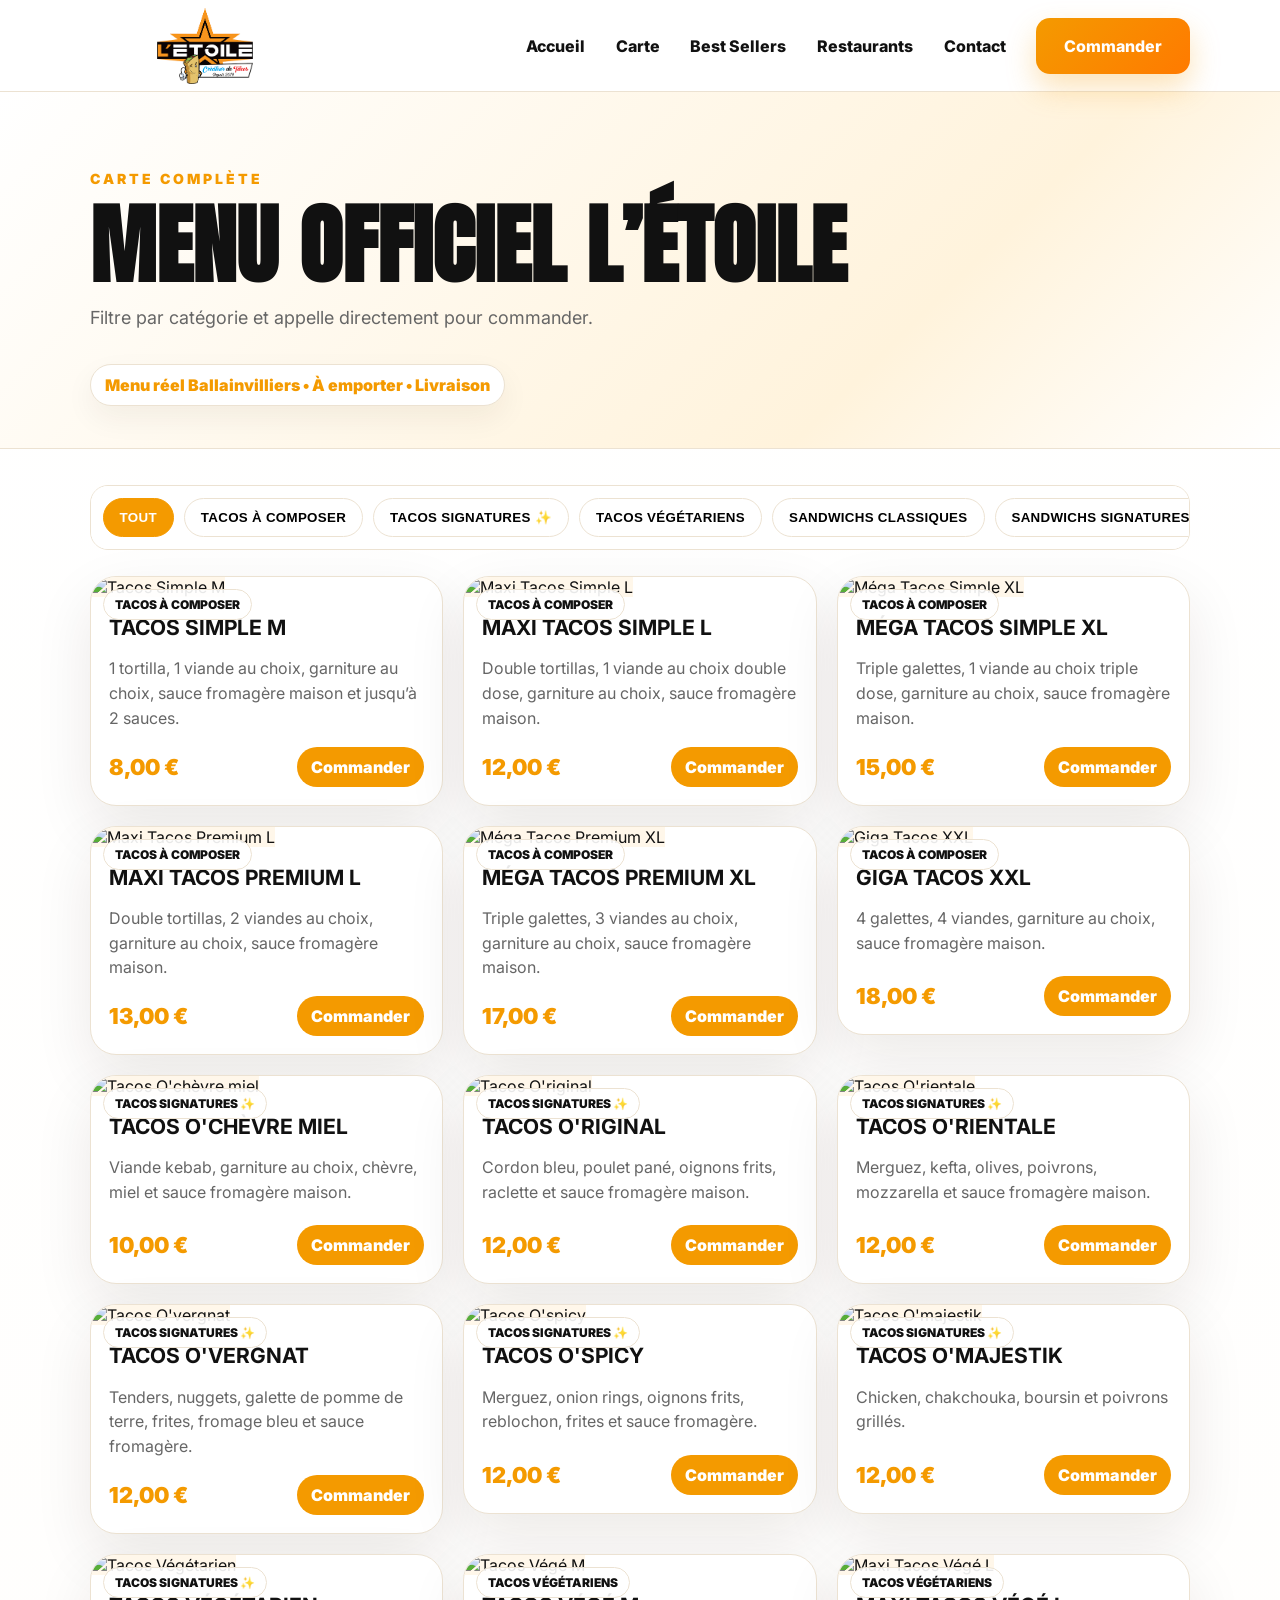
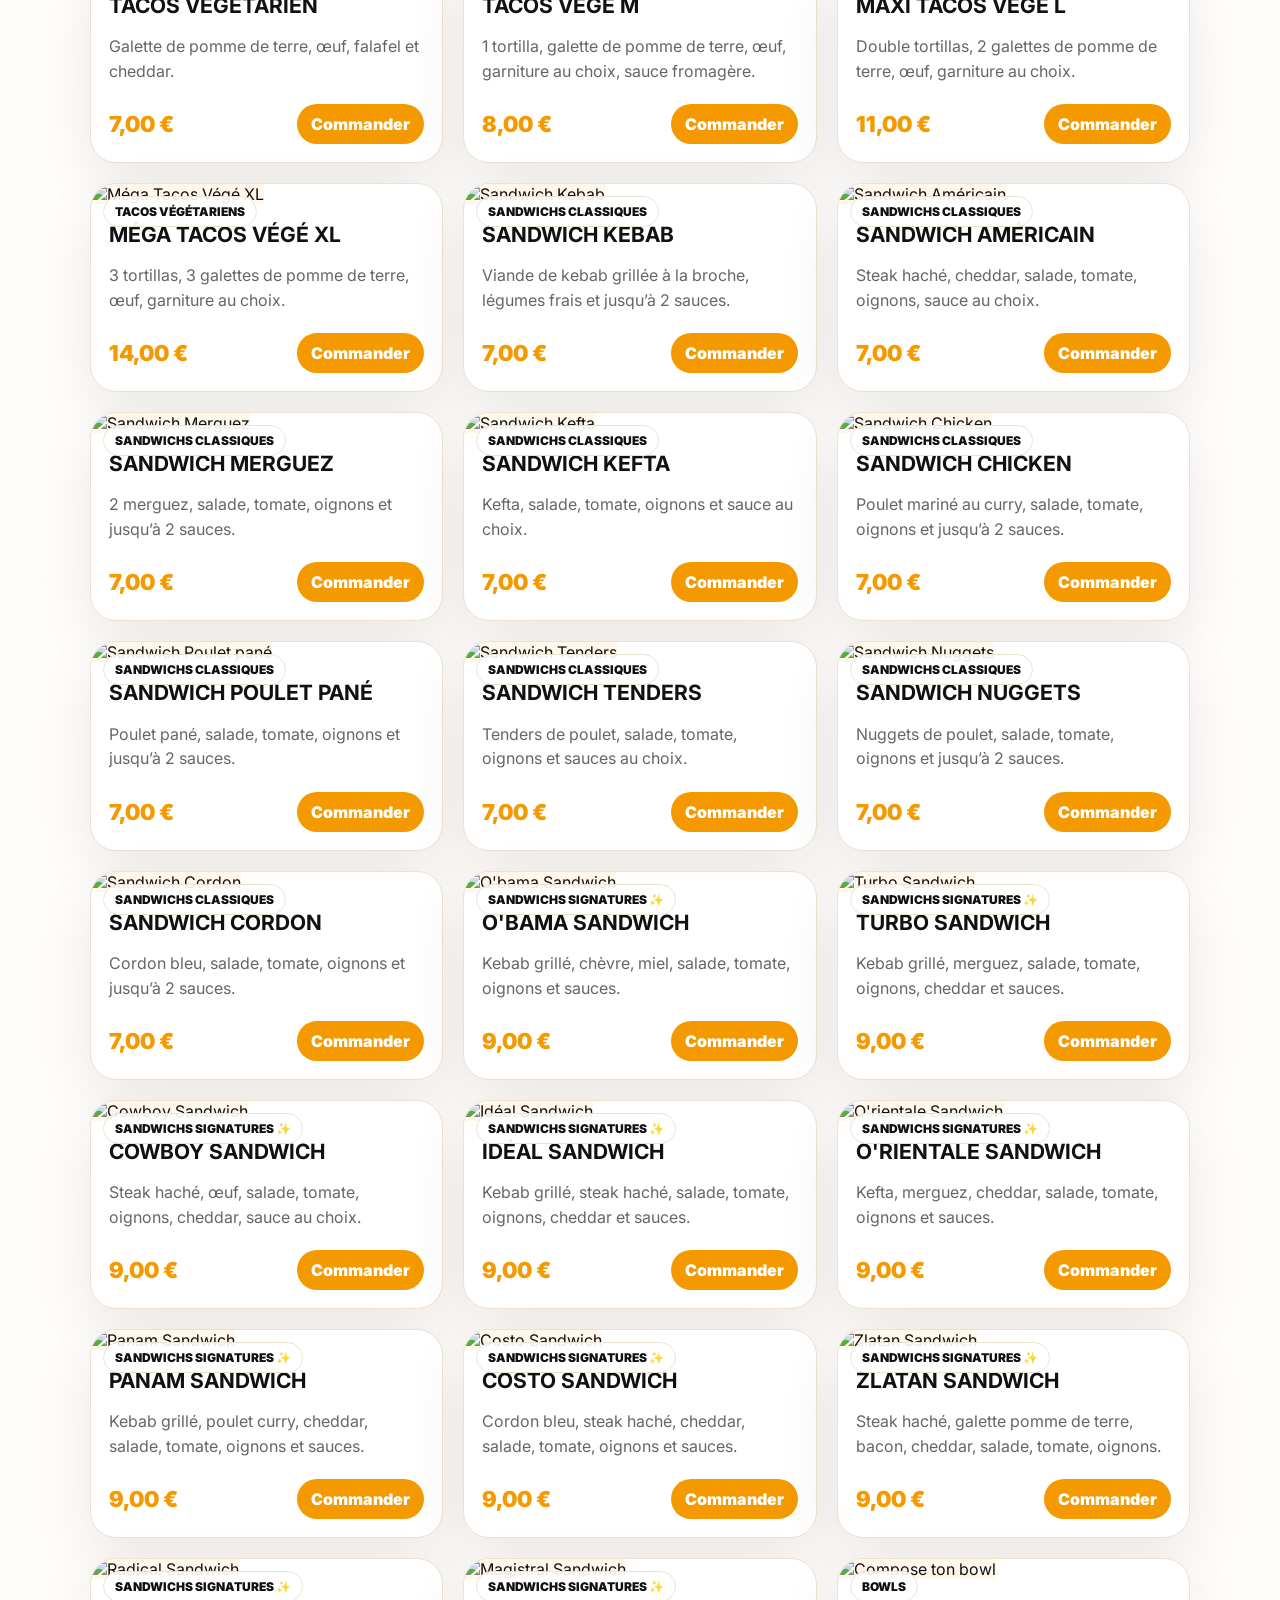
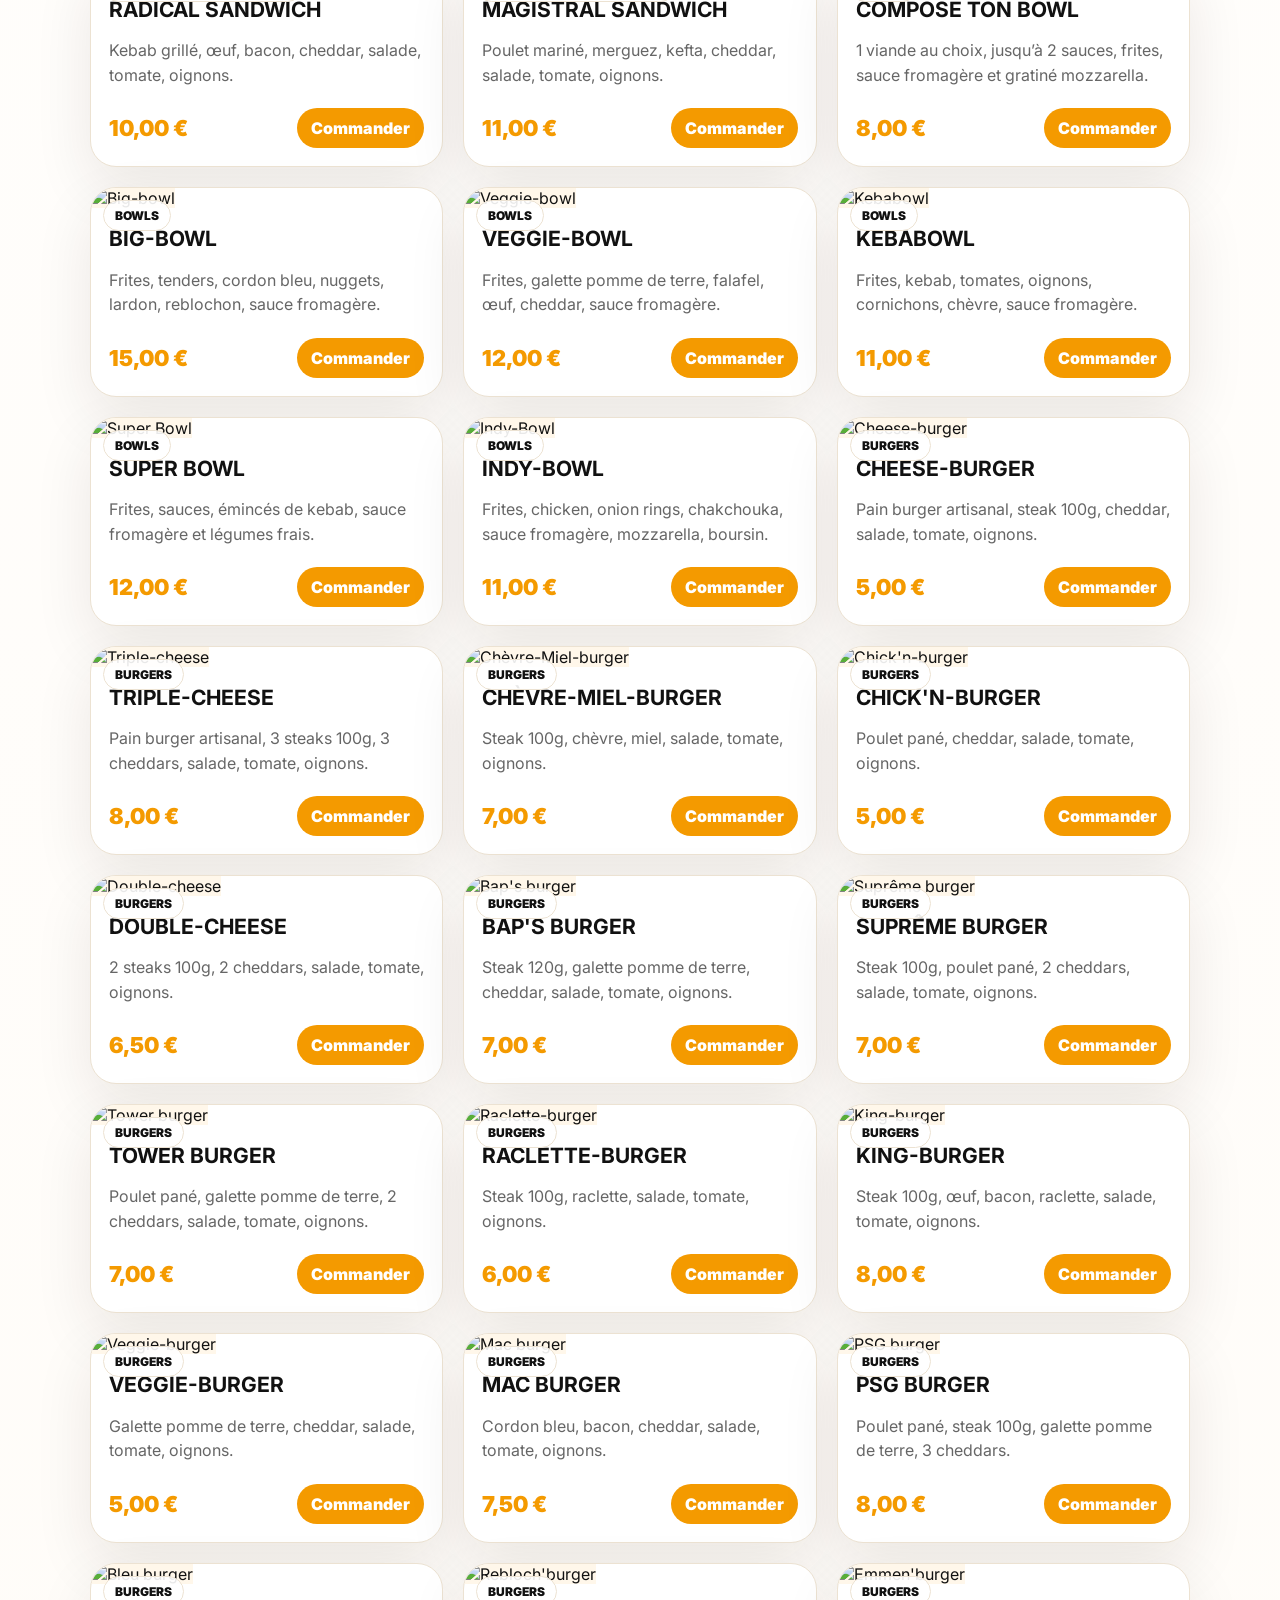
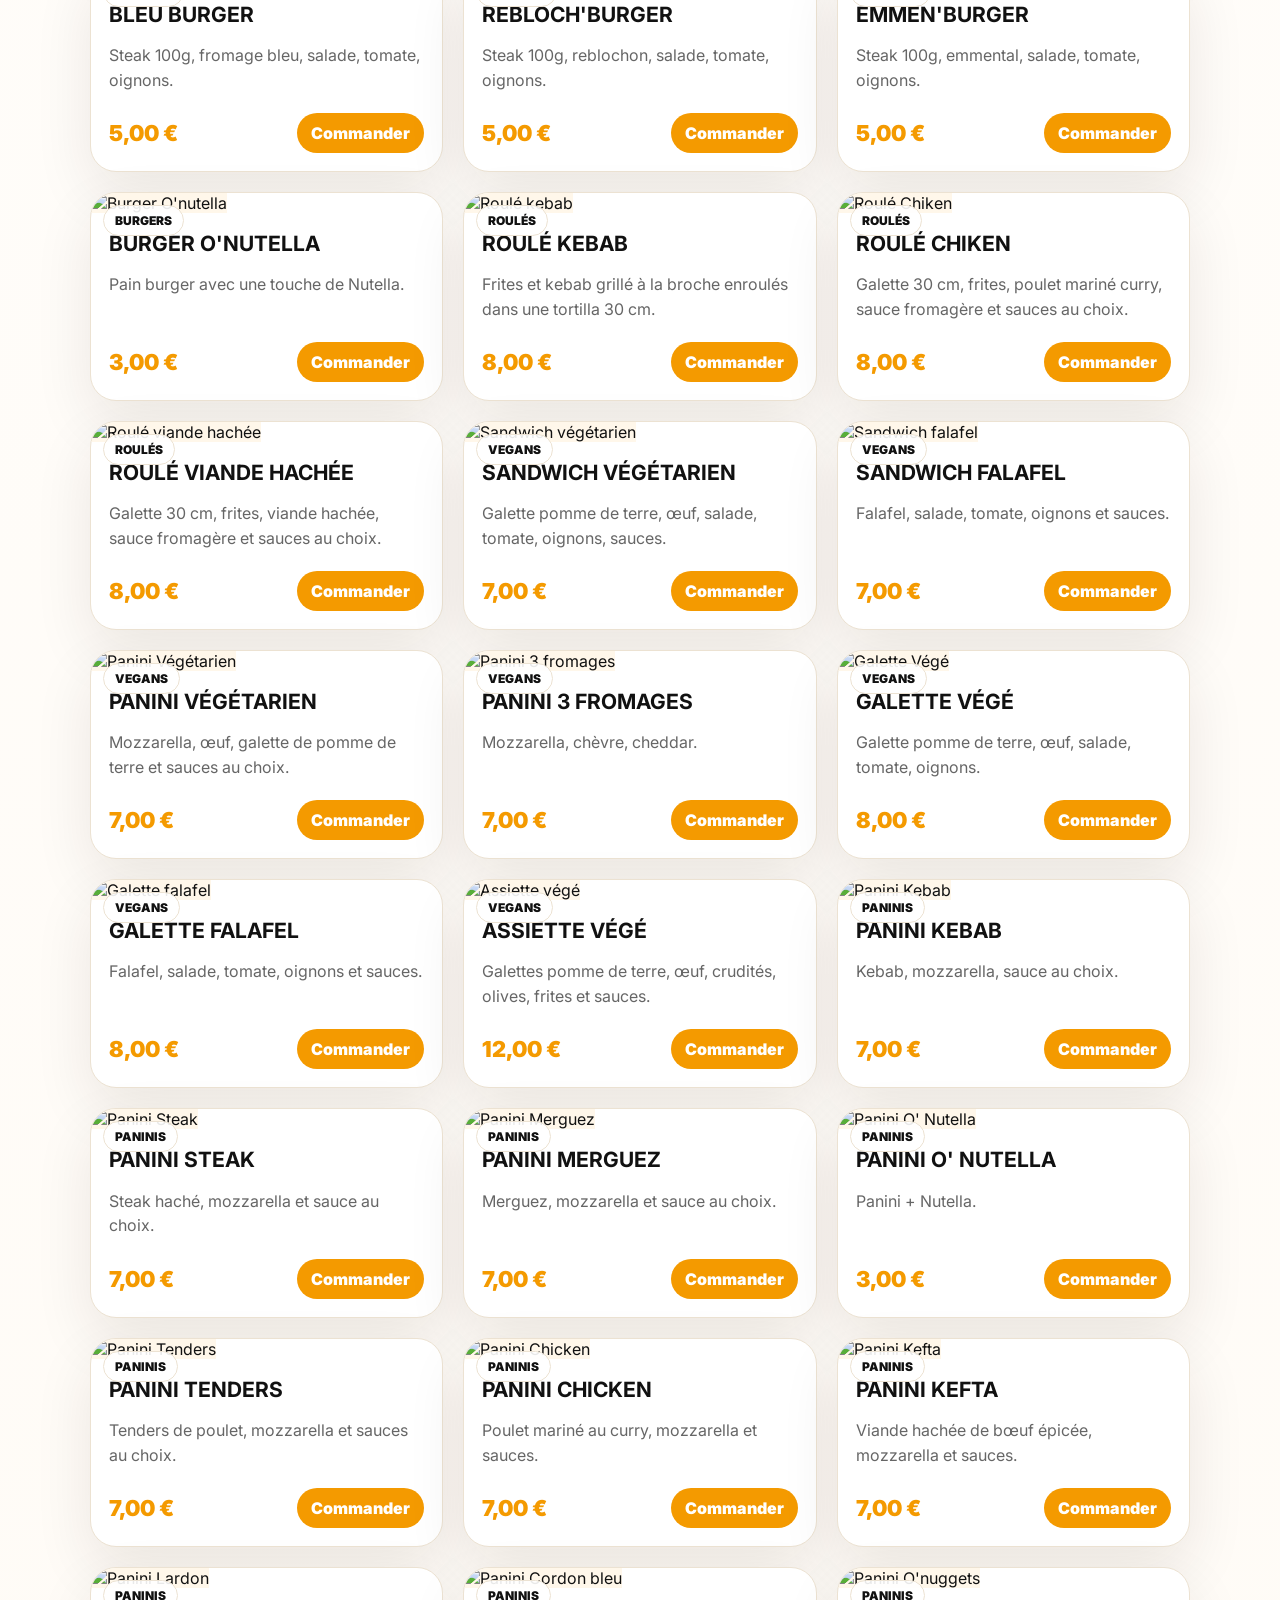
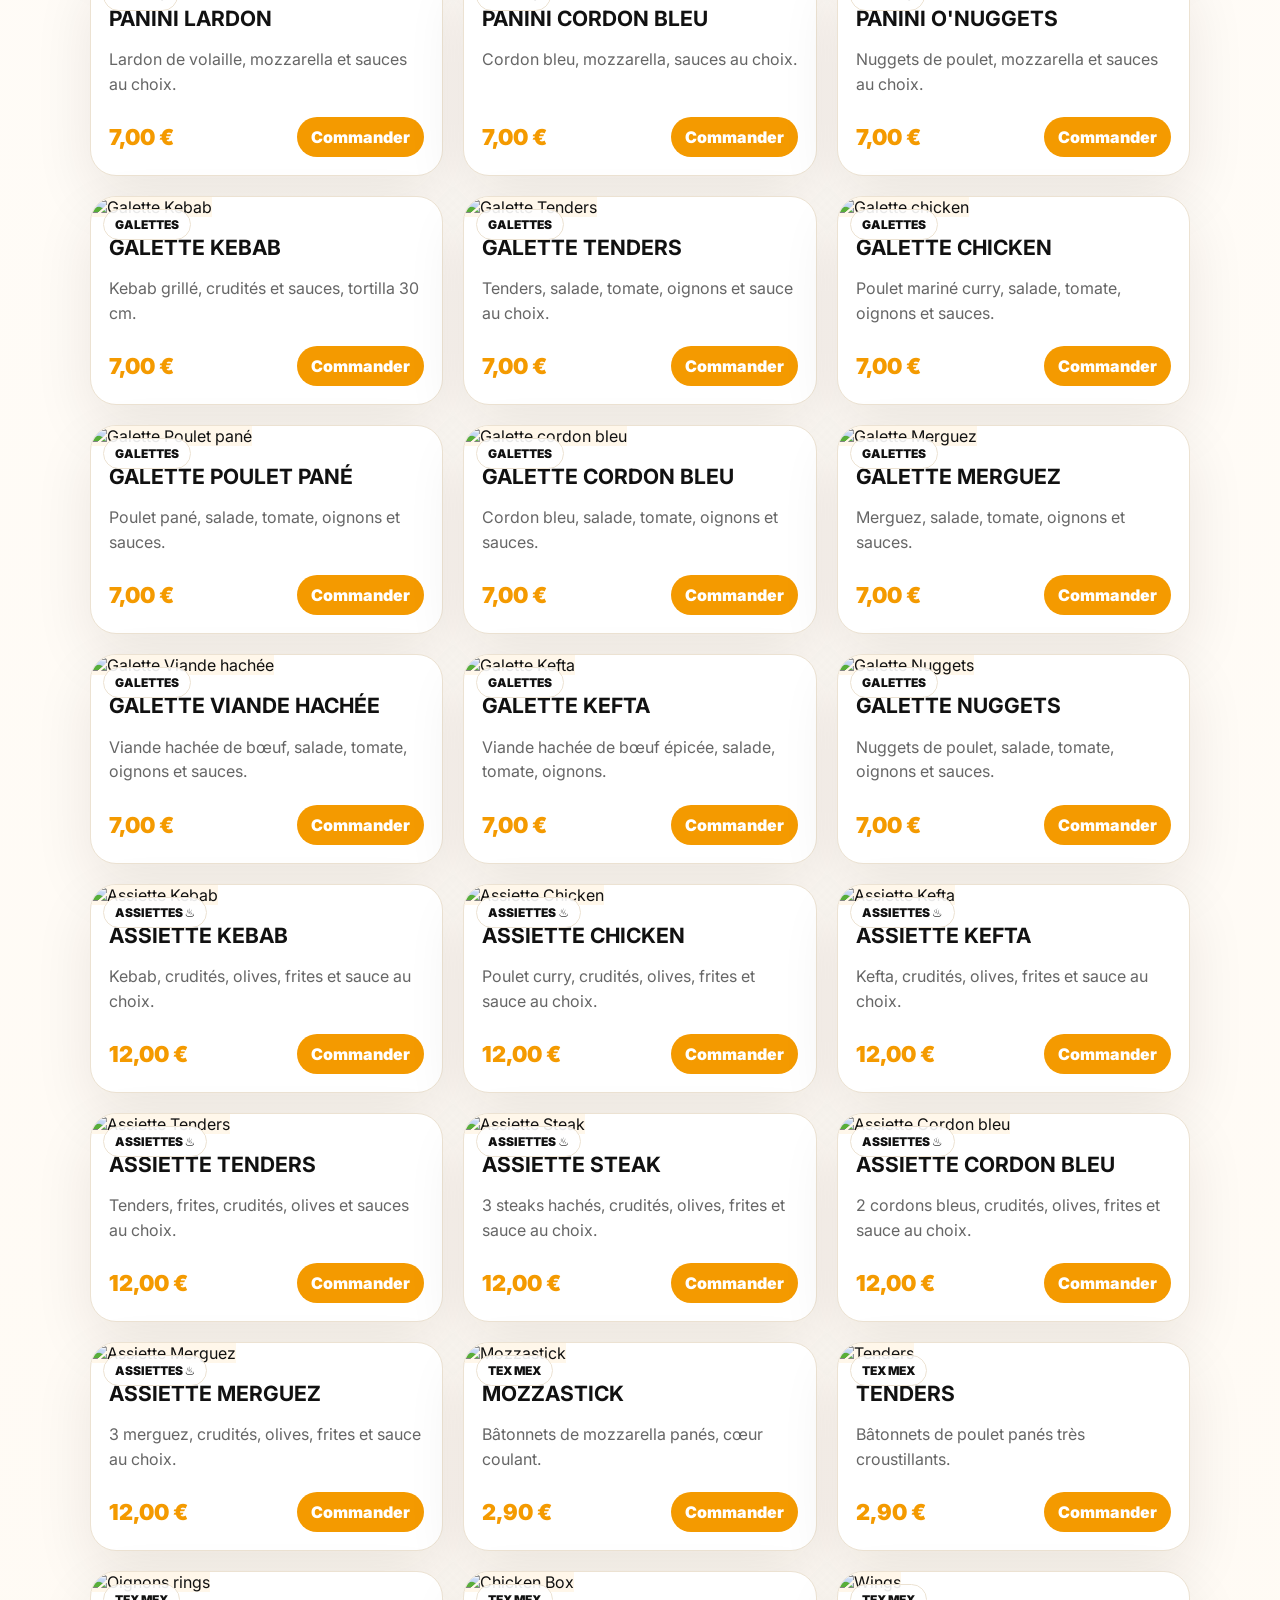
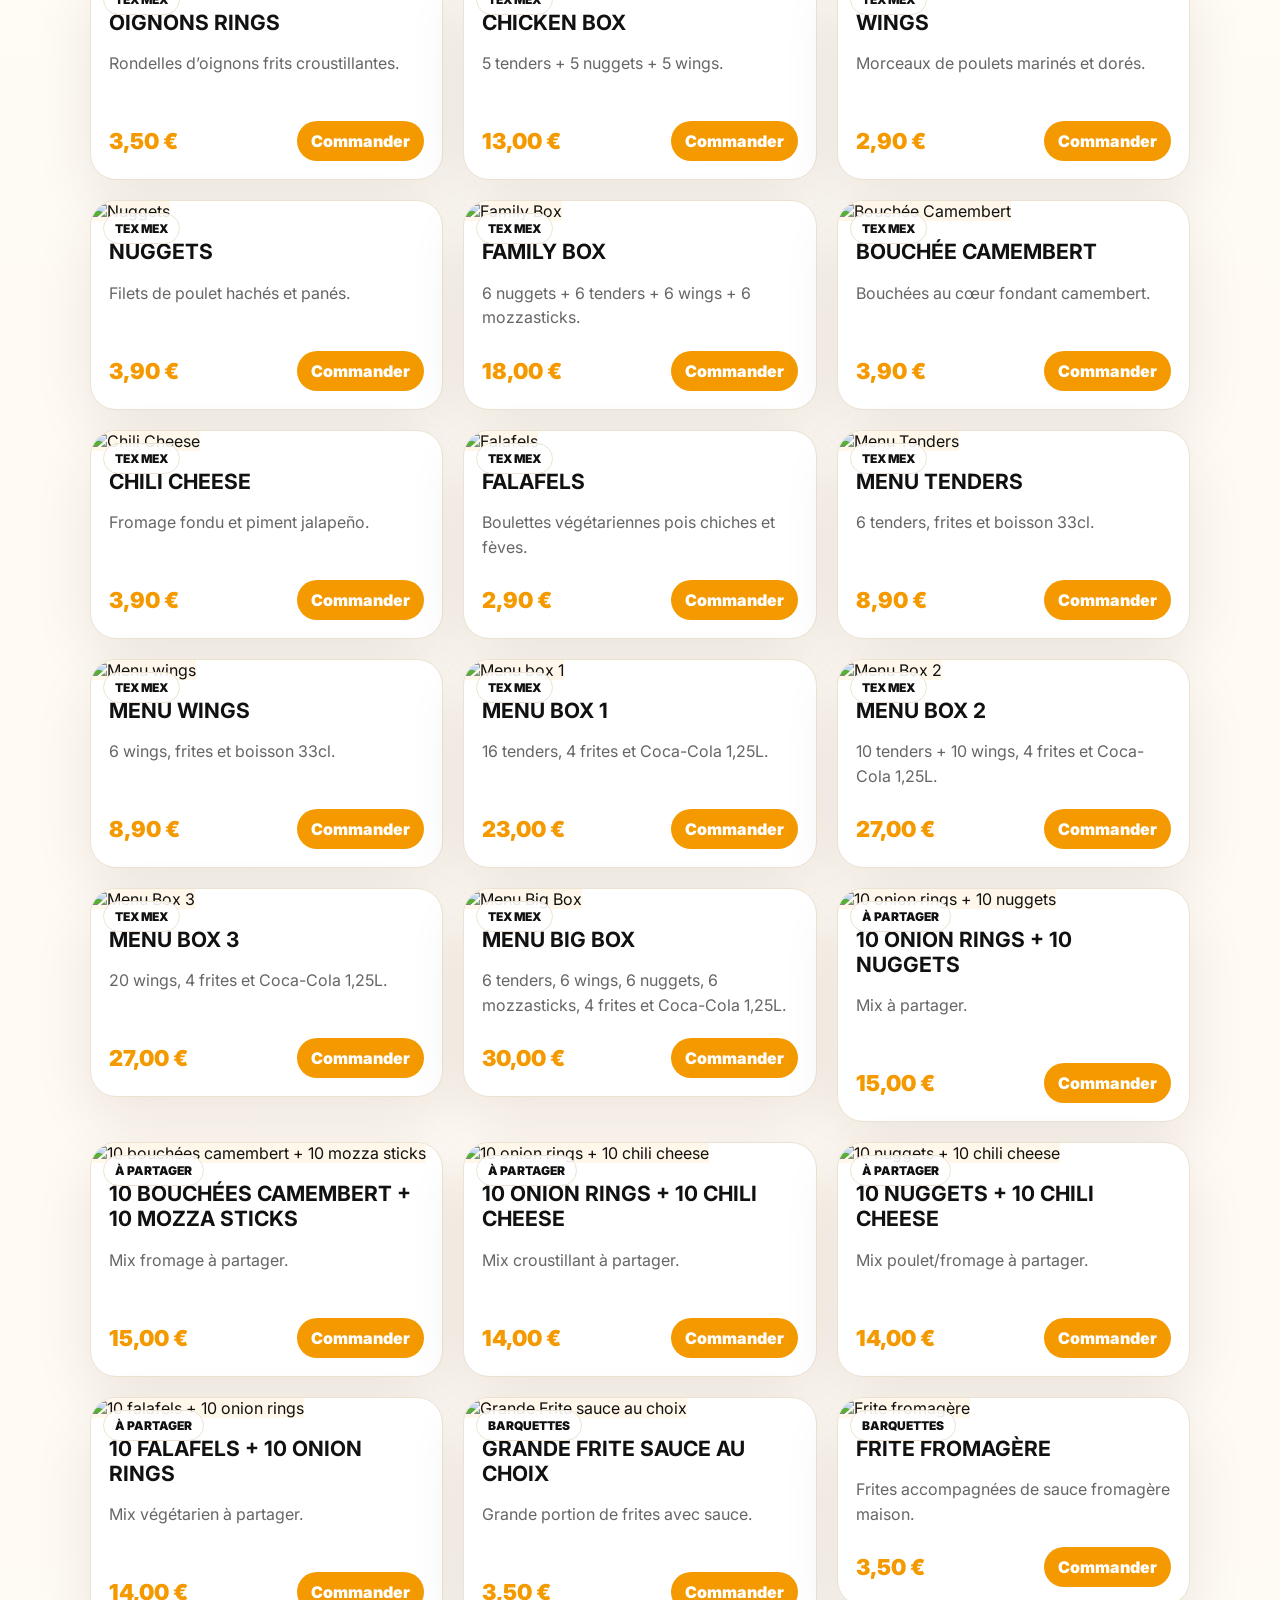
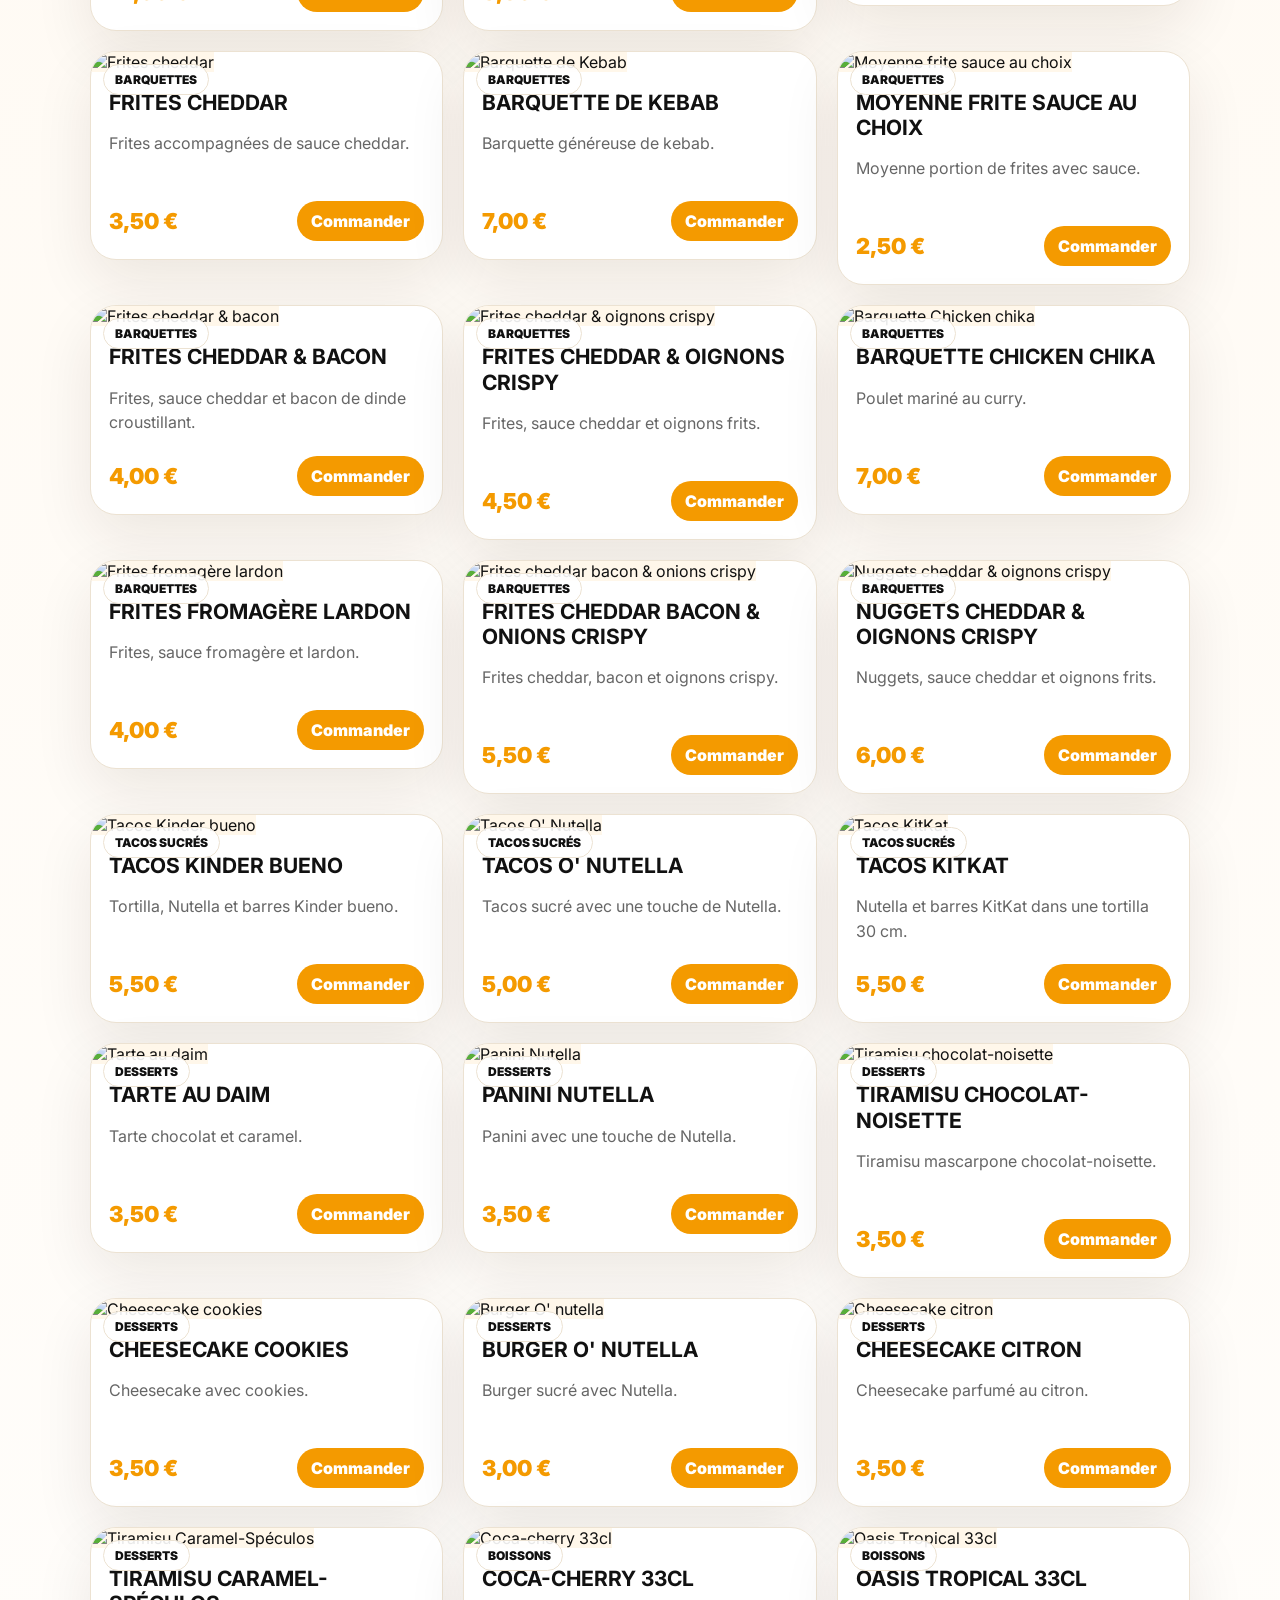
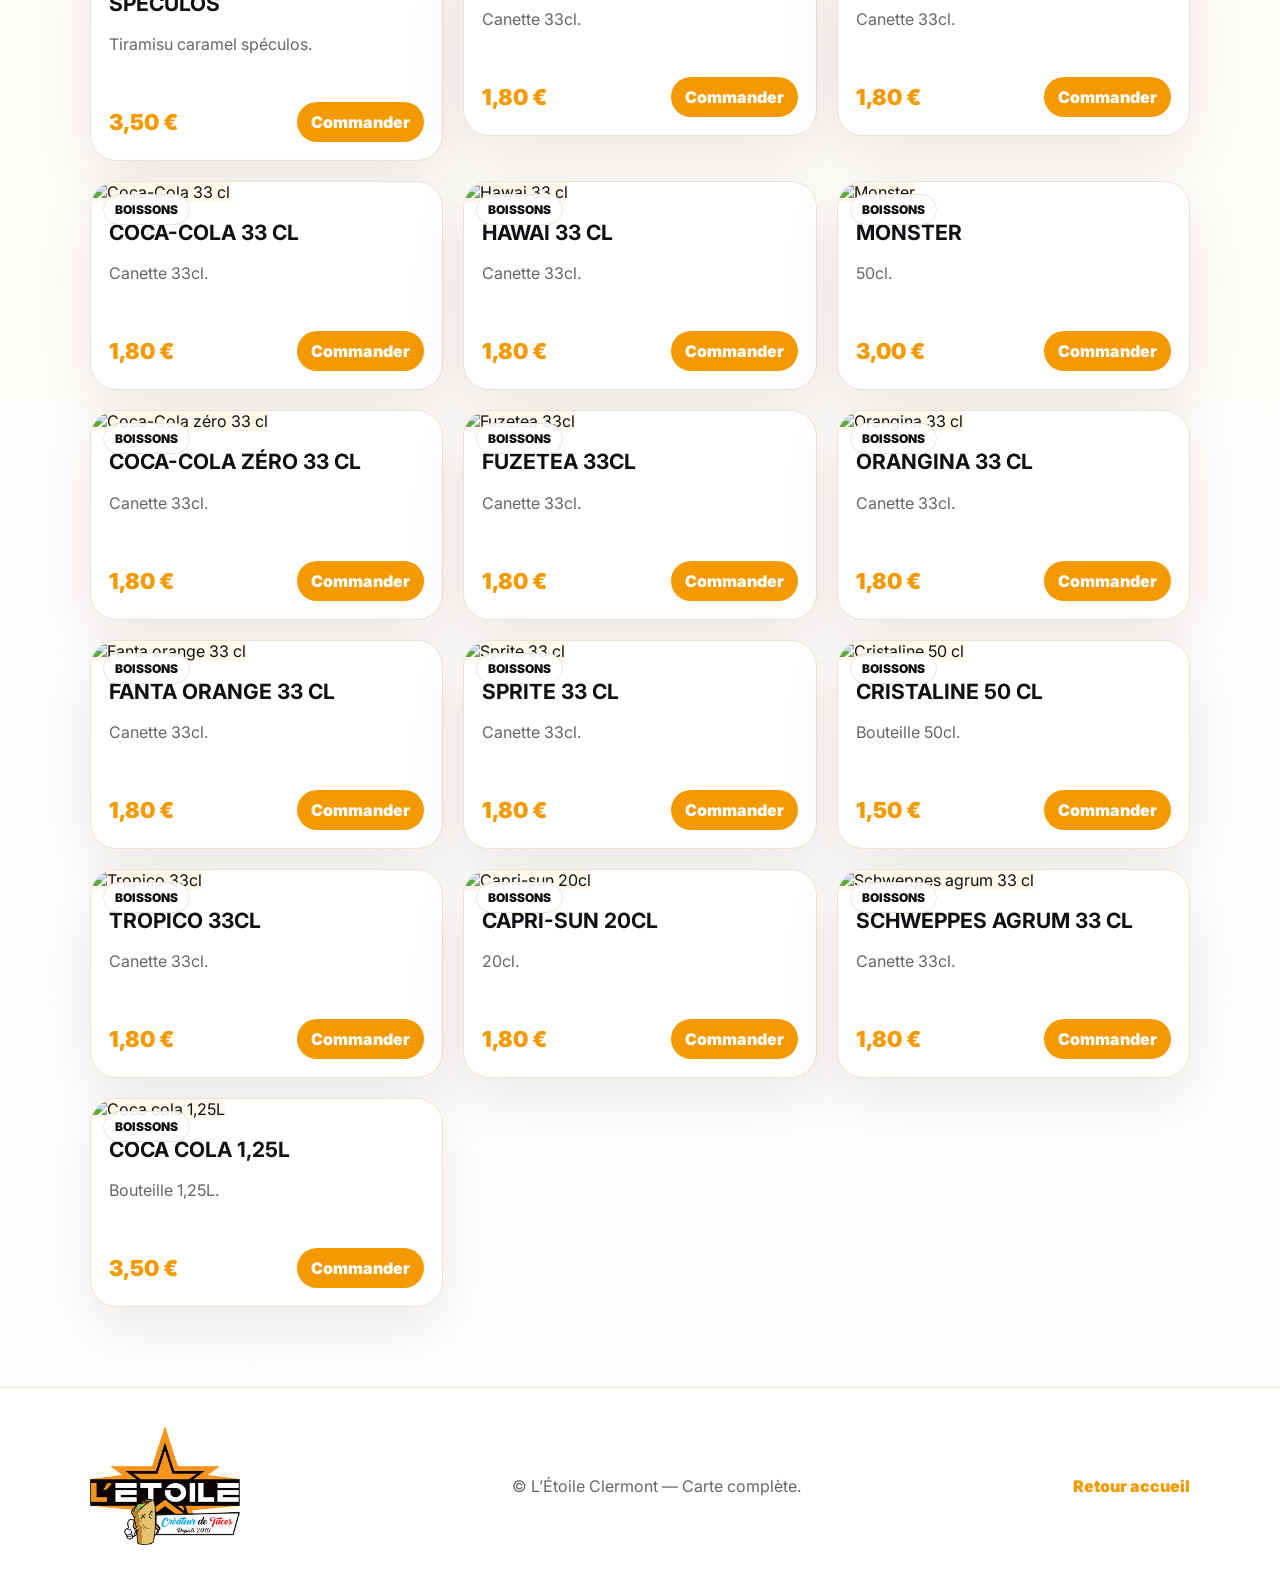
==== commit e374aa13: "i" ====
--- a/menu.html
+++ b/menu.html
@@ -15,7 +15,7 @@
   </nav>
 </header>
 <main>
-<section class="menu-hero"><p class="eyebrow">Carte complète</p><h1>Menu L’Étoile Clermont</h1><p>Filtre par catégorie et appelle directement pour commander.</p></section>
+<section class="menu-hero"><p class="eyebrow">Carte complète</p><h1>Menu officiel L’Étoile</h1><p>Filtre par catégorie et appelle directement pour commander.</p></section>
 <section class="menu-zone"><div class="filters" id="filters"></div><div class="menu-grid" id="menuGrid"></div></section>
 </main>
 <footer><img src="assets/logo.png" alt="L'Étoile"><p>© L’Étoile Clermont — Carte complète.</p><a href="index.html">Retour accueil</a></footer>
--- a/style.css
+++ b/style.css
@@ -16,3 +16,66 @@
   .brand{width:165px;min-width:165px}
   .brand img{width:160px;max-width:160px;max-height:62px}
 }
+
+
+/* =========================================================
+   REAL BORNEO MENU POLISH
+   ========================================================= */
+.menu-page .menu-hero{
+  background:linear-gradient(135deg,#fff,#fff3dc 70%,#fff);
+  border-bottom:1px solid var(--line);
+}
+.menu-page .menu-hero::after{
+  content:"Menu réel Ballainvilliers • À emporter • Livraison";
+  display:inline-flex;
+  margin-top:18px;
+  padding:10px 14px;
+  border-radius:999px;
+  background:#fff;
+  border:1px solid var(--line);
+  color:var(--orange);
+  font-weight:900;
+  box-shadow:0 12px 30px rgba(50,31,0,.06);
+}
+.filters button{
+  text-transform:uppercase;
+  letter-spacing:.3px;
+}
+.menu-grid{
+  align-items:start;
+}
+.menu-card{
+  border-radius:26px;
+  overflow:hidden;
+}
+.menu-card .cat{
+  max-width:calc(100% - 28px);
+  overflow:hidden;
+  text-overflow:ellipsis;
+  white-space:nowrap;
+}
+.menu-card img{
+  background:#fff7ea;
+}
+.menu-card h3{
+  font-size:21px;
+  line-height:1.2;
+}
+.menu-card p{
+  min-height:54px;
+}
+.price span{
+  white-space:nowrap;
+}
+@media(max-width:620px){
+  .menu-page .menu-hero::after{font-size:12px;line-height:1.4;align-items:center;}
+  .menu-card p{min-height:0;}
+  .menu-grid.compact-menu{grid-template-columns:repeat(2,minmax(0,1fr));gap:12px;}
+  .menu-grid.compact-menu .menu-card img{height:128px;}
+  .menu-grid.compact-menu .menu-card .body{padding:13px;}
+  .menu-grid.compact-menu .menu-card h3{font-size:14px;}
+  .menu-grid.compact-menu .menu-card p{display:none;}
+  .menu-grid.compact-menu .price{gap:8px;}
+  .menu-grid.compact-menu .price span{font-size:17px;}
+  .menu-grid.compact-menu .mini-order{font-size:12px;min-height:42px;}
+}
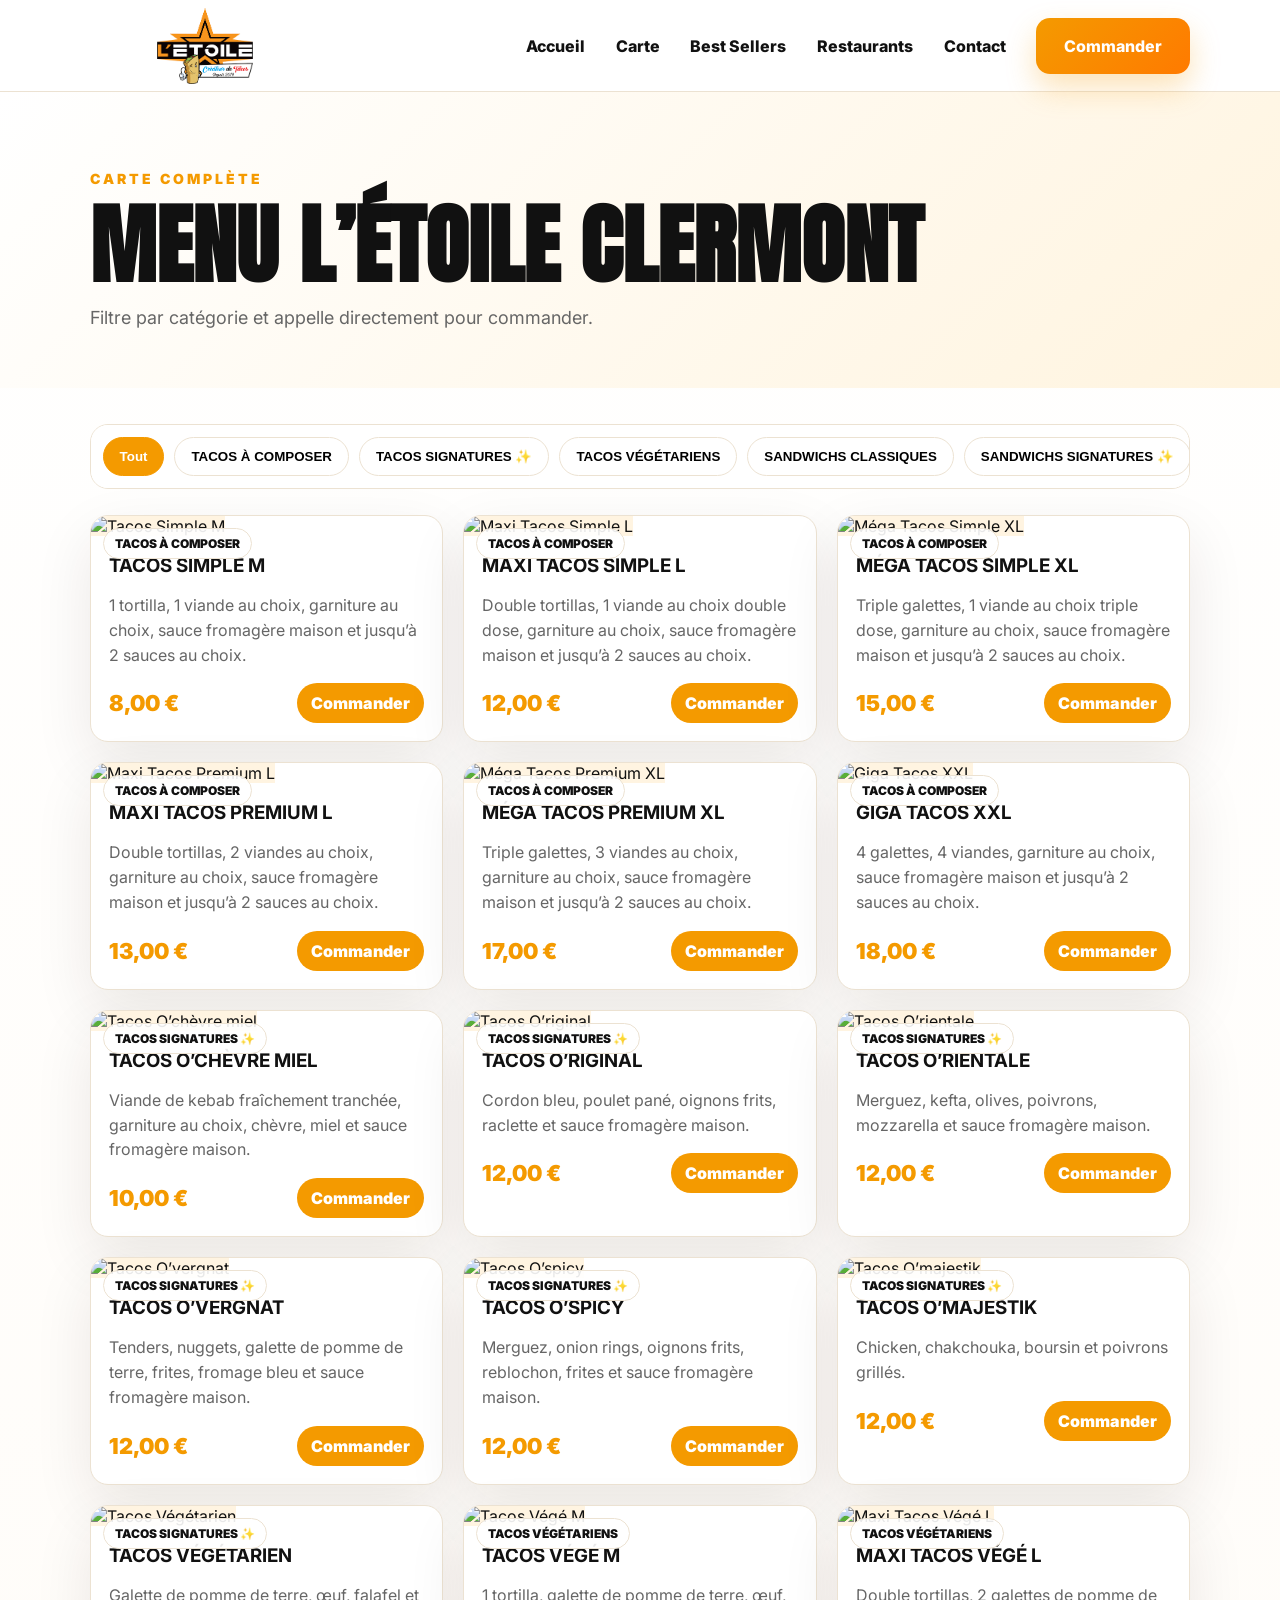
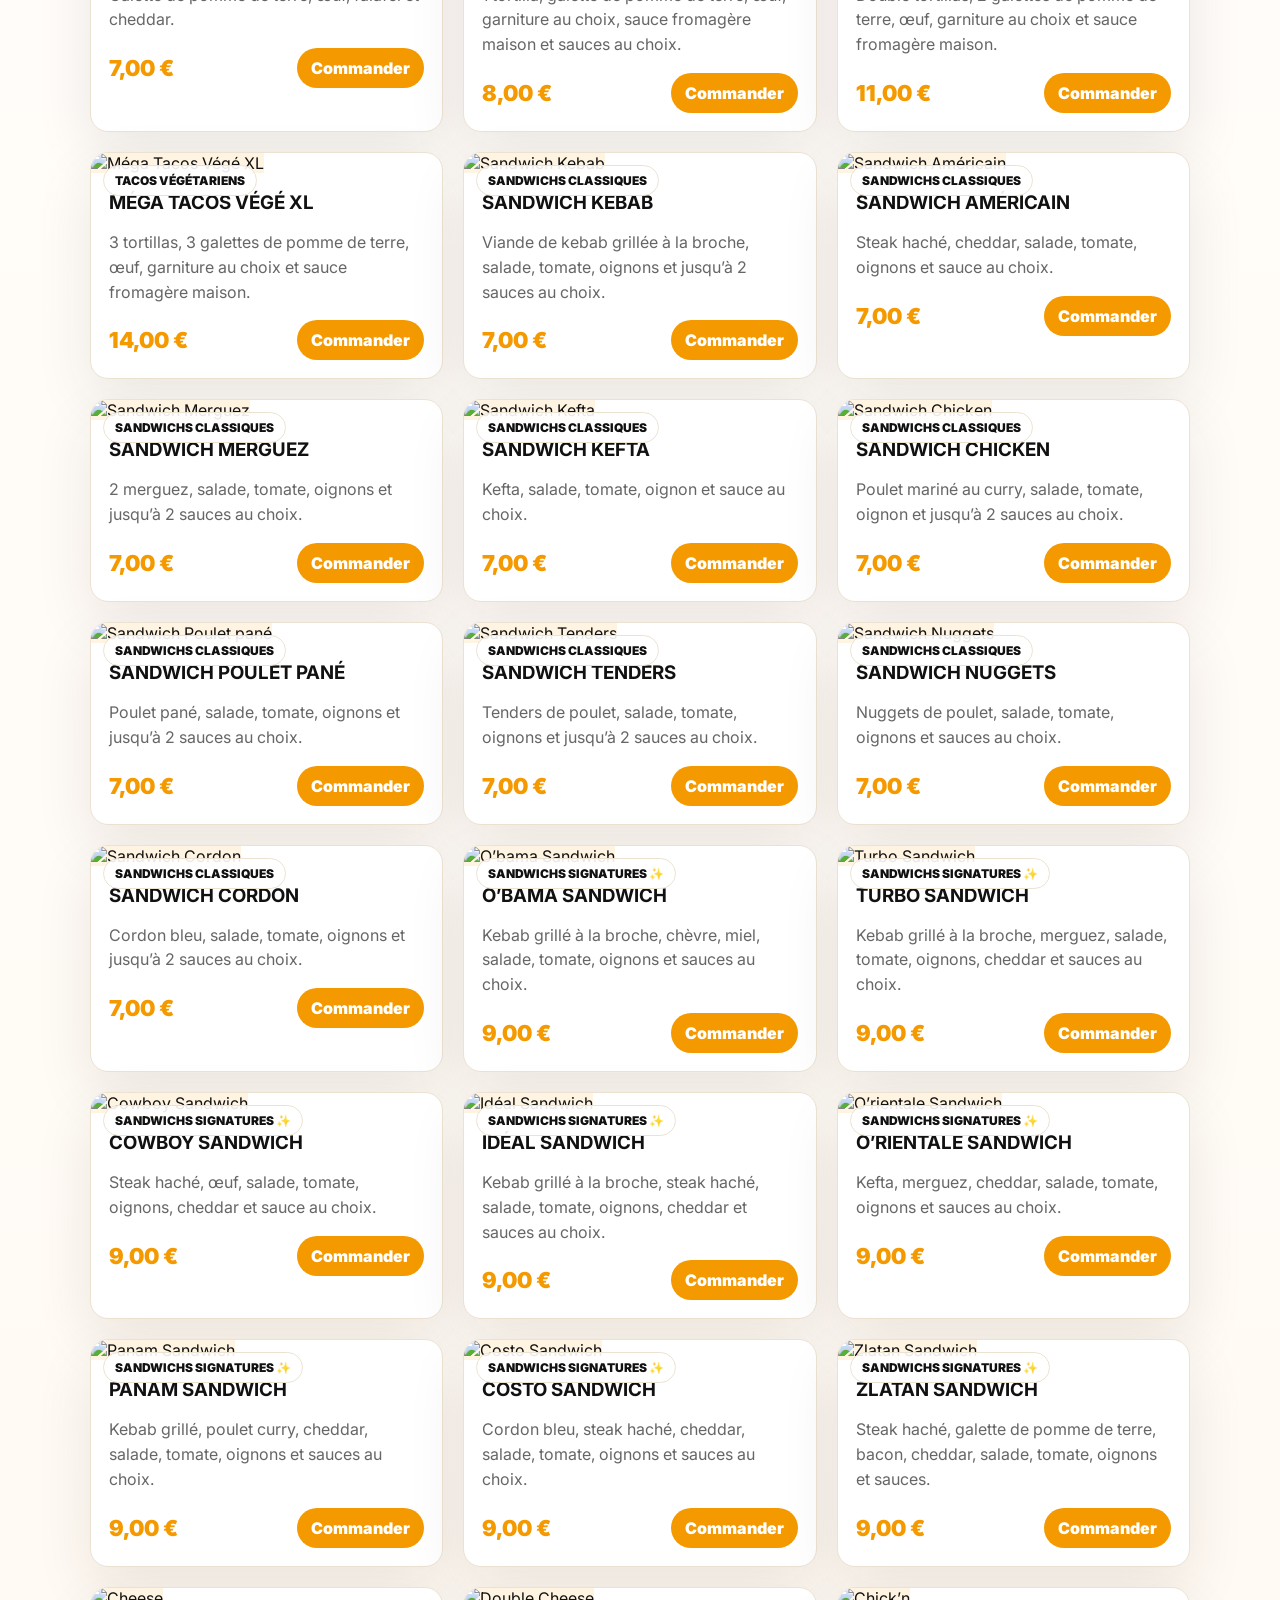
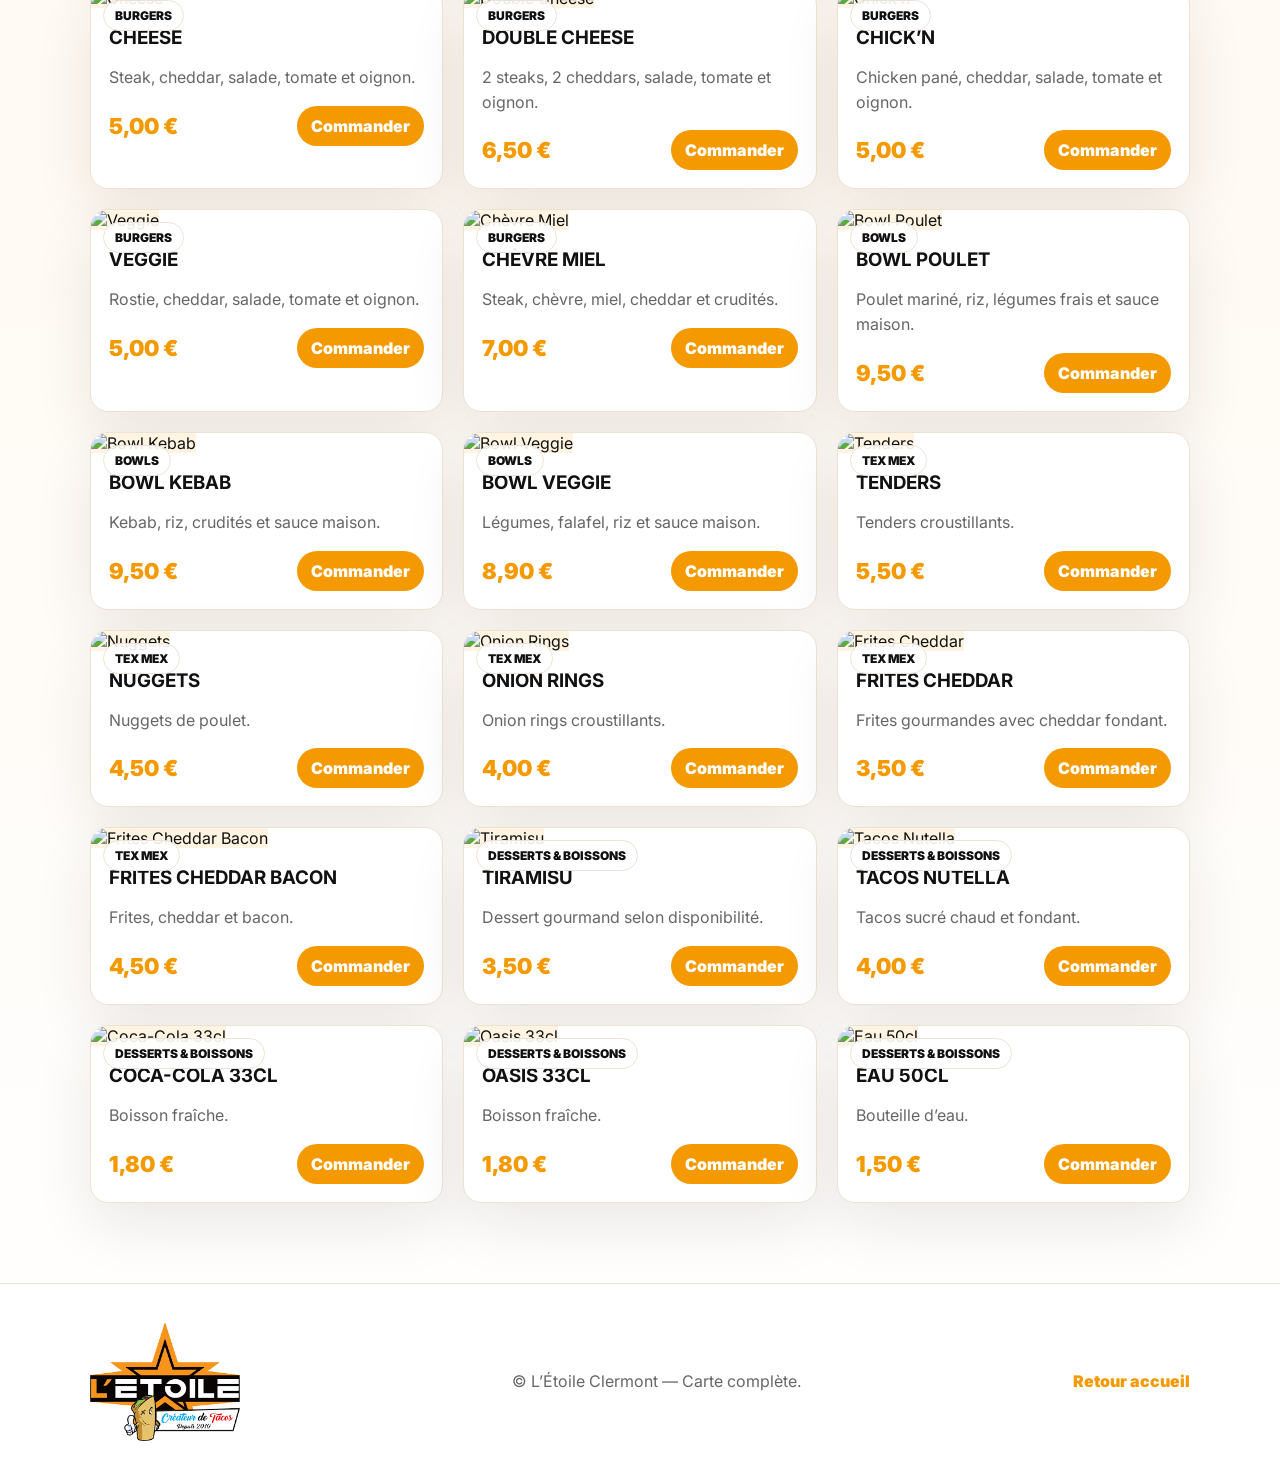
==== commit 408c5c24: "o" ====
--- a/menu.html
+++ b/menu.html
@@ -15,7 +15,7 @@
   </nav>
 </header>
 <main>
-<section class="menu-hero"><p class="eyebrow">Carte complète</p><h1>Menu officiel L’Étoile</h1><p>Filtre par catégorie et appelle directement pour commander.</p></section>
+<section class="menu-hero"><p class="eyebrow">Carte complète</p><h1>Menu L’Étoile Clermont</h1><p>Filtre par catégorie et appelle directement pour commander.</p></section>
 <section class="menu-zone"><div class="filters" id="filters"></div><div class="menu-grid" id="menuGrid"></div></section>
 </main>
 <footer><img src="assets/logo.png" alt="L'Étoile"><p>© L’Étoile Clermont — Carte complète.</p><a href="index.html">Retour accueil</a></footer>
--- a/style.css
+++ b/style.css
@@ -19,63 +19,78 @@
 
 
 /* =========================================================
-   REAL BORNEO MENU POLISH
+   RESTORE HERO BACKGROUND + REAL MENU IMAGE FIX
    ========================================================= */
-.menu-page .menu-hero{
-  background:linear-gradient(135deg,#fff,#fff3dc 70%,#fff);
-  border-bottom:1px solid var(--line);
+
+.hero {
+  position: relative;
+  display: flex !important;
+  align-items: center;
+  grid-template-columns: none !important;
+  overflow: hidden;
+  background:
+    linear-gradient(90deg, rgba(255,255,255,.98) 0%, rgba(255,255,255,.94) 34%, rgba(255,255,255,.50) 58%, rgba(255,255,255,.05) 100%),
+    url("assets/hero-background.jpg") center right / cover no-repeat !important;
 }
-.menu-page .menu-hero::after{
-  content:"Menu réel Ballainvilliers • À emporter • Livraison";
-  display:inline-flex;
-  margin-top:18px;
-  padding:10px 14px;
-  border-radius:999px;
-  background:#fff;
-  border:1px solid var(--line);
-  color:var(--orange);
-  font-weight:900;
-  box-shadow:0 12px 30px rgba(50,31,0,.06);
+
+.hero::before {
+  content: "";
+  position: absolute;
+  inset: 0;
+  background:
+    radial-gradient(circle at 18% 30%, rgba(244,154,0,.09), transparent 28rem),
+    linear-gradient(180deg, rgba(255,255,255,.08), rgba(255,247,234,.34));
+  pointer-events: none;
 }
-.filters button{
-  text-transform:uppercase;
-  letter-spacing:.3px;
+
+.hero-copy,
+.hero-text {
+  position: relative;
+  z-index: 2;
 }
-.menu-grid{
-  align-items:start;
+
+.hero-gallery,
+.hero-food {
+  display: none !important;
 }
-.menu-card{
-  border-radius:26px;
-  overflow:hidden;
+
+.menu-card img {
+  background: #fff4e1;
 }
-.menu-card .cat{
-  max-width:calc(100% - 28px);
-  overflow:hidden;
-  text-overflow:ellipsis;
-  white-space:nowrap;
+
+.menu-card img[src*="firebasestorage"] {
+  object-fit: cover;
 }
-.menu-card img{
-  background:#fff7ea;
+
+@media (max-width: 900px) {
+  .hero {
+    min-height: auto !important;
+    padding: 72px 24px 380px !important;
+    background:
+      linear-gradient(180deg, rgba(255,255,255,.99) 0%, rgba(255,255,255,.94) 48%, rgba(255,255,255,.20) 78%, rgba(255,247,234,.14) 100%),
+      url("assets/hero-background.jpg") center bottom / cover no-repeat !important;
+  }
 }
-.menu-card h3{
-  font-size:21px;
-  line-height:1.2;
+
+@media (max-width: 620px) {
+  .hero {
+    padding: 48px 20px 330px !important;
+    background:
+      linear-gradient(180deg, rgba(255,255,255,1) 0%, rgba(255,255,255,.96) 52%, rgba(255,255,255,.28) 82%, rgba(255,247,234,.08) 100%),
+      url("assets/hero-background.jpg") 66% bottom / cover no-repeat !important;
+  }
+
+  .hero h1 {
+    font-size: clamp(38px, 12vw, 54px) !important;
+    line-height: 1.06 !important;
+  }
 }
-.menu-card p{
-  min-height:54px;
+
+@media (max-width: 420px) {
+  .hero {
+    padding-bottom: 300px !important;
+    background:
+      linear-gradient(180deg, rgba(255,255,255,1) 0%, rgba(255,255,255,.96) 54%, rgba(255,255,255,.30) 82%, rgba(255,247,234,.08) 100%),
+      url("assets/hero-background.jpg") 68% bottom / cover no-repeat !important;
+  }
 }
-.price span{
-  white-space:nowrap;
-}
-@media(max-width:620px){
-  .menu-page .menu-hero::after{font-size:12px;line-height:1.4;align-items:center;}
-  .menu-card p{min-height:0;}
-  .menu-grid.compact-menu{grid-template-columns:repeat(2,minmax(0,1fr));gap:12px;}
-  .menu-grid.compact-menu .menu-card img{height:128px;}
-  .menu-grid.compact-menu .menu-card .body{padding:13px;}
-  .menu-grid.compact-menu .menu-card h3{font-size:14px;}
-  .menu-grid.compact-menu .menu-card p{display:none;}
-  .menu-grid.compact-menu .price{gap:8px;}
-  .menu-grid.compact-menu .price span{font-size:17px;}
-  .menu-grid.compact-menu .mini-order{font-size:12px;min-height:42px;}
-}
